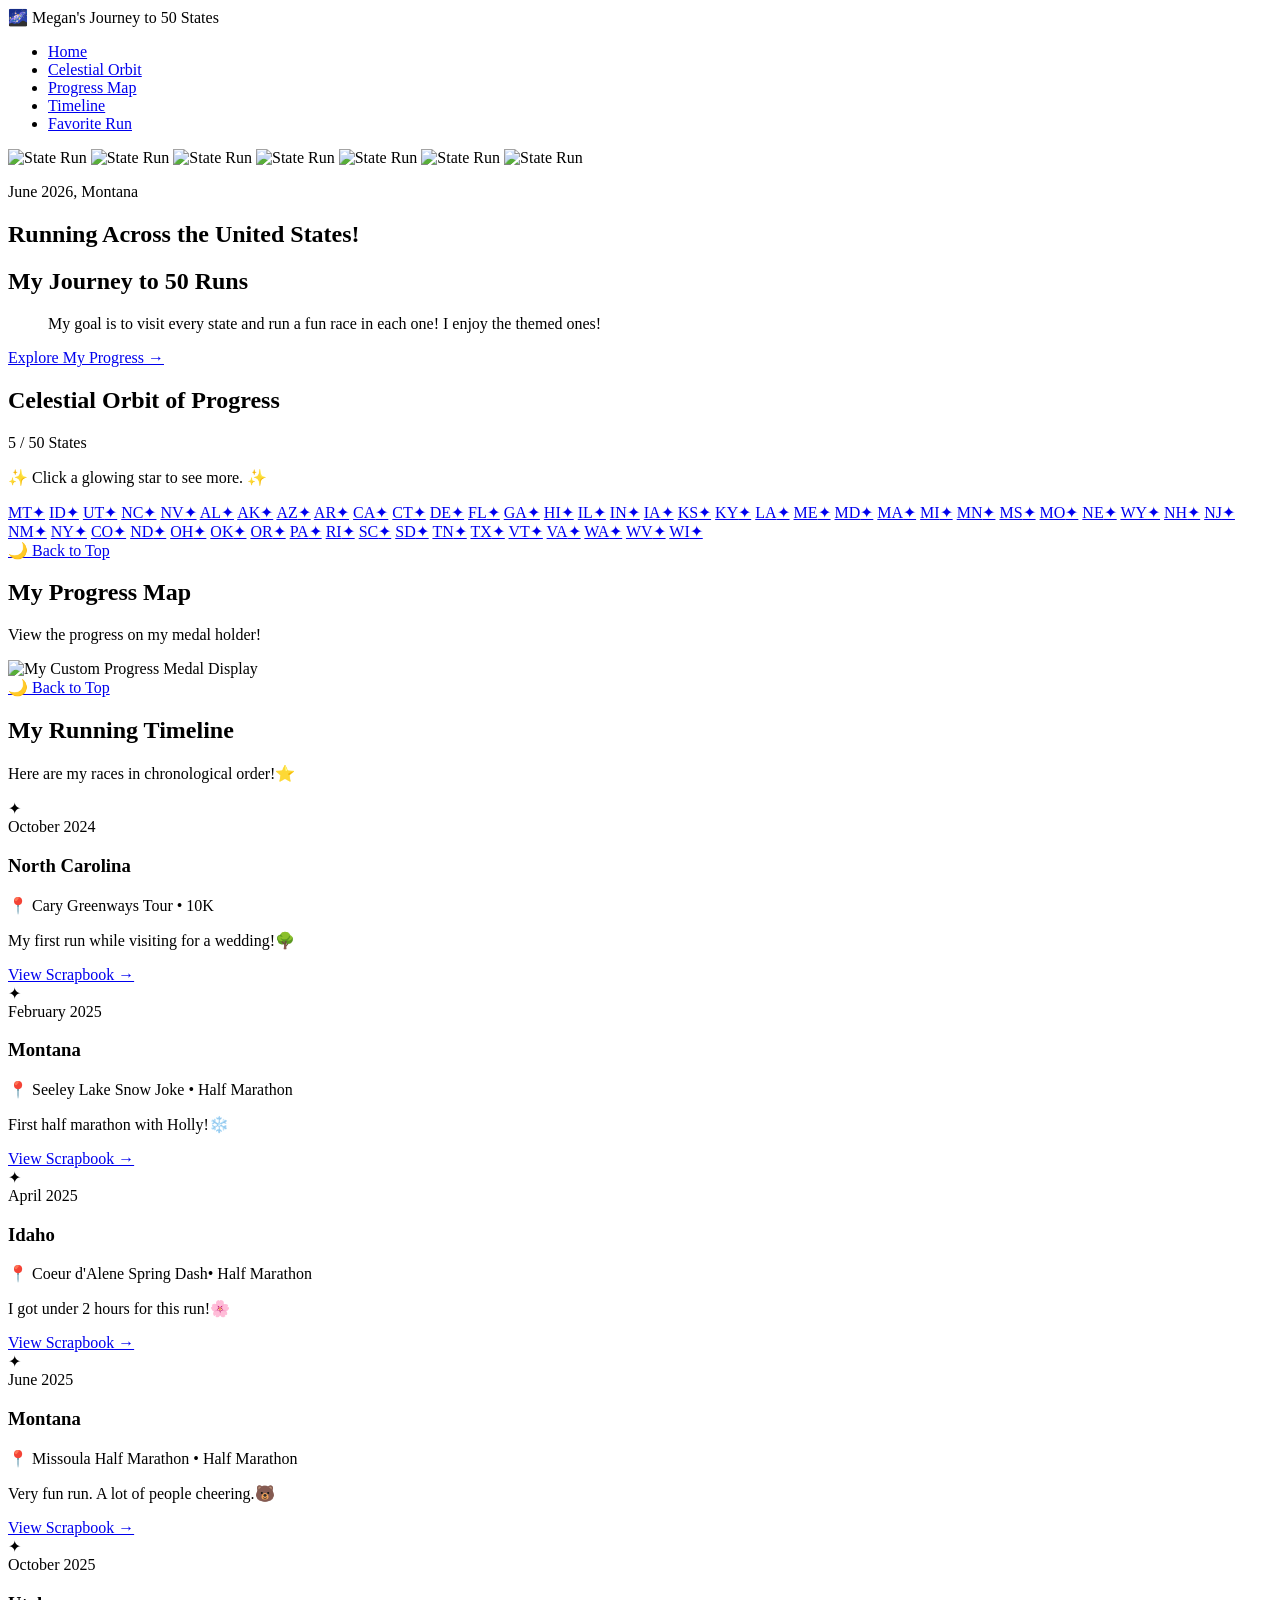
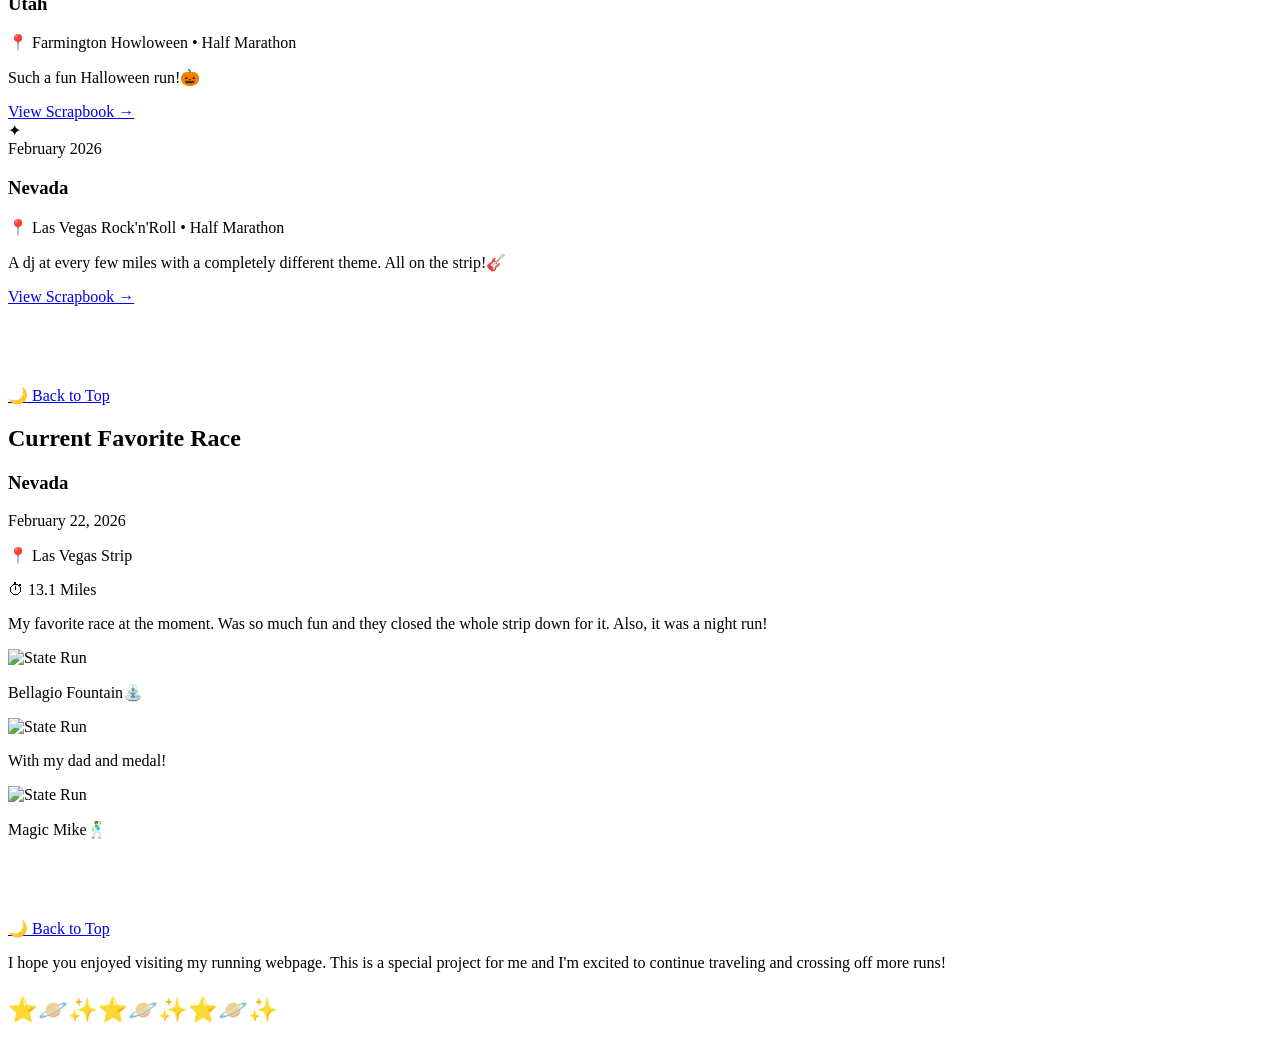
==== index.html @ 62eaff6e "Add files via upload index" ====
<!DOCTYPE html>
<html lang="en">
<head>
    <meta charset="UTF-8">
    <meta name="viewport" content="width=device-width, initial-scale=1.0">
    <title>Running Across the U.S.</title>
    <link rel="preconnect" href="https://fonts.googleapis.com">
    <link rel="preconnect" href="https://fonts.gstatic.com" crossorigin>
    <link href="https://fonts.googleapis.com/css2?family=Caveat:wght@400..700&family=Lora:ital,wght@0,400..700;1,400..700&display=swap" rel="stylesheet">
    <link rel="stylesheet" href="assets/style.css">
</head>
<body>

    <div class="stars-overlay"></div>

    <header id="top"> <nav class="nav-container">
            <div class="logo">🌌 Megan's Journey to 50 States</div>
            <ul class="nav-links">
                <li><a href="#hero">Home</a></li>
                <li><a href="#progress-section">Celestial Orbit</a></li>
                <li><a href="#map-section">Progress Map</a></li>
                <li><a href="#timeline-section">Timeline</a></li>
                <li><a href="#journal">Favorite Run</a></li>
            </ul>
        </nav>
    </header>

    <main>
        <section id="hero" class="hero-section">
            <div class="hero-paper cosmic-border">
                <div class="polaroid-container">
                    <div class="slideshow-wrapper">
                        <img src="assets/images/missoula.jpeg" alt="State Run" class="hero-img active">
                        <img src="assets/images/vegas.png" alt="State Run" class="hero-img">
                        <img src="assets/images/nc.jpeg" alt="State Run" class="hero-img">
                        <img src="assets/images/snowjoke.png" alt="State Run" class="hero-img">
                        <img src="assets/images/utah.png" alt="State Run" class="hero-img">
                        <img src="assets/images/idaho.png" alt="State Run" class="hero-img">
                        <img src="assets/images/snowjoke2.png" alt="State Run" class="hero-img">
                    </div>
                    <div class="tape top-left"></div>
                    <p class="handwritten hero-date" id="slideshow-caption">June 2026, Montana</p>
                </div>
                <div class="hero-text">
                    <h1 class="handwritten">Running Across the United States!</h1>
                    <h2 class="serif">My Journey to 50 Runs</h2>
                    <blockquote class="serif">My goal is to visit every state and run a fun race in each one! I enjoy the themed ones!</blockquote>
                    <a href="#progress-section" class="btn handwritten">Explore My Progress →</a>
                </div>
            </div>
        </section>

        <section id="progress-section" class="progress-section">
            <div class="orbit-wrapper">
                <div class="progress-center-text">
                    <h2 class="handwritten">Celestial Orbit of Progress</h2>
                    <p class="serif">5 / 50 States</p>
                    <p class="handwritten interaction-hint">✨ Click a glowing star to see more. ✨</p>
                </div>

                <div class="constellation-orbit">
                    <a href="states/montana.html" class="star lit" style="--i:2;"><span class="label handwritten">MT</span>✦</a>
                    <a href="states/idaho.html" class="star lit" style="--i:3;"><span class="label handwritten">ID</span>✦</a>
                    <a href="states/utah.html" class="star lit" style="--i:4;"><span class="label handwritten">UT</span>✦</a>
                    <a href="states/north-carolina.html" class="star lit" style="--i:1;"><span class="label handwritten">NC</span>✦</a>
                    <a href="states/nevada.html" class="star lit" style="--i:5;"><span class="label handwritten">NV</span>✦</a>
                    
                    <a href="states/alabama.html" class="star dim" style="--i:6;"><span class="label handwritten">AL</span>✦</a>
                    <a href="states/alaska.html" class="star dim" style="--i:7;"><span class="label handwritten">AK</span>✦</a>
                    <a href="states/arizona.html" class="star dim" style="--i:8;"><span class="label handwritten">AZ</span>✦</a>
                    <a href="states/arkansas.html" class="star dim" style="--i:9;"><span class="label handwritten">AR</span>✦</a>
                    <a href="states/california.html" class="star dim" style="--i:10;"><span class="label handwritten">CA</span>✦</a>
                    <a href="states/connecticut.html" class="star dim" style="--i:11;"><span class="label handwritten">CT</span>✦</a>
                    <a href="states/delaware.html" class="star dim" style="--i:12;"><span class="label handwritten">DE</span>✦</a>
                    <a href="states/florida.html" class="star dim" style="--i:13;"><span class="label handwritten">FL</span>✦</a>
                    <a href="states/georgia.html" class="star dim" style="--i:14;"><span class="label handwritten">GA</span>✦</a>
                    <a href="states/hawaii.html" class="star dim" style="--i:15;"><span class="label handwritten">HI</span>✦</a>
                    <a href="states/illinois.html" class="star dim" style="--i:16;"><span class="label handwritten">IL</span>✦</a>
                    <a href="states/indiana.html" class="star dim" style="--i:17;"><span class="label handwritten">IN</span>✦</a>
                    <a href="states/iowa.html" class="star dim" style="--i:18;"><span class="label handwritten">IA</span>✦</a>
                    <a href="states/kansas.html" class="star dim" style="--i:19;"><span class="label handwritten">KS</span>✦</a>
                    <a href="states/kentucky.html" class="star dim" style="--i:20;"><span class="label handwritten">KY</span>✦</a>
                    <a href="states/louisiana.html" class="star dim" style="--i:21;"><span class="label handwritten">LA</span>✦</a>
                    <a href="states/maine.html" class="star dim" style="--i:22;"><span class="label handwritten">ME</span>✦</a>
                    <a href="states/maryland.html" class="star dim" style="--i:23;"><span class="label handwritten">MD</span>✦</a>
                    <a href="states/massachusetts.html" class="star dim" style="--i:24;"><span class="label handwritten">MA</span>✦</a>
                    <a href="states/michigan.html" class="star dim" style="--i:25;"><span class="label handwritten">MI</span>✦</a>
                    <a href="states/minnesota.html" class="star dim" style="--i:26;"><span class="label handwritten">MN</span>✦</a>
                    <a href="states/mississippi.html" class="star dim" style="--i:27;"><span class="label handwritten">MS</span>✦</a>
                    <a href="states/missouri.html" class="star dim" style="--i:28;"><span class="label handwritten">MO</span>✦</a>
                    <a href="states/nebraska.html" class="star dim" style="--i:29;"><span class="label handwritten">NE</span>✦</a>
                    <a href="states/wyoming.html" class="star dim" style="--i:30;"><span class="label handwritten">WY</span>✦</a>
                    <a href="states/new-hampshire.html" class="star dim" style="--i:31;"><span class="label handwritten">NH</span>✦</a>
                    <a href="states/new-jersey.html" class="star dim" style="--i:32;"><span class="label handwritten">NJ</span>✦</a>
                    <a href="states/new-mexico.html" class="star dim" style="--i:33;"><span class="label handwritten">NM</span>✦</a>
                    <a href="states/new-york.html" class="star dim" style="--i:34;"><span class="label handwritten">NY</span>✦</a>
                    <a href="states/colorado.html" class="star dim" style="--i:35;"><span class="label handwritten">CO</span>✦</a>
                    <a href="states/north-dakota.html" class="star dim" style="--i:36;"><span class="label handwritten">ND</span>✦</a>
                    <a href="states/ohio.html" class="star dim" style="--i:37;"><span class="label handwritten">OH</span>✦</a>
                    <a href="states/oklahoma.html" class="star dim" style="--i:38;"><span class="label handwritten">OK</span>✦</a>
                    <a href="states/oregon.html" class="star dim" style="--i:39;"><span class="label handwritten">OR</span>✦</a>
                    <a href="states/pennsylvania.html" class="star dim" style="--i:40;"><span class="label handwritten">PA</span>✦</a>
                    <a href="states/rhode-island.html" class="star dim" style="--i:41;"><span class="label handwritten">RI</span>✦</a>
                    <a href="states/south-carolina.html" class="star dim" style="--i:42;"><span class="label handwritten">SC</span>✦</a>
                    <a href="states/south-dakota.html" class="star dim" style="--i:43;"><span class="label handwritten">SD</span>✦</a>
                    <a href="states/tennessee.html" class="star dim" style="--i:44;"><span class="label handwritten">TN</span>✦</a>
                    <a href="states/texas.html" class="star dim" style="--i:45;"><span class="label handwritten">TX</span>✦</a>
                    <a href="states/vermont.html" class="star dim" style="--i:46;"><span class="label handwritten">VT</span>✦</a>
                    <a href="states/virginia.html" class="star dim" style="--i:47;"><span class="label handwritten">VA</span>✦</a>
                    <a href="states/washington.html" class="star dim" style="--i:48;"><span class="label handwritten">WA</span>✦</a>
                    <a href="states/west-virginia.html" class="star dim" style="--i:49;"><span class="label handwritten">WV</span>✦</a>
                    <a href="states/wisconsin.html" class="star dim" style="--i:50;"><span class="label handwritten">WI</span>✦</a>
                </div>
            </div>
            
            <div class="mountain-divider">
                <span class="divider-line"></span>
                <a href="#top" class="cosmic-return" title="Return to Summit">
                    <span class="moon-icon">🌙</span>
                    <span class="return-text handwritten">Back to Top</span>
                </a>
                <span class="divider-line"></span>
            </div>
        </section>

        <section id="map-section" class="map-section">
            <div class="map-paper cosmic-border">
                <h2 class="handwritten">My Progress Map</h2>
                <p class="map-subtitle serif">View the progress on my medal holder!</p>
                <div class="map-wrapper">
                    <img src="assets/images/map.png" alt="My Custom Progress Medal Display" class="custom-map-img">
                </div>
            </div>
        </section>

        <div class="mountain-divider">
            <span class="divider-line"></span>
            <a href="#top" class="cosmic-return" title="Return to Summit">
                <span class="moon-icon">🌙</span>
                <span class="return-text handwritten">Back to Top</span>
            </a>
            <span class="divider-line"></span>
        </div>

        <section id="timeline-section" class="timeline-section">
            <h2 class="handwritten section-title">My Running Timeline</h2>
            <p class="section-subtitle serif">Here are my races in chronological order!⭐️</p>
            
            <div class="timeline-container">
                <div class="timeline-line"></div>
                
                <div class="timeline-item left">
                    <div class="timeline-dot">✦</div>
                    <div class="timeline-content">
                        <span class="timeline-date handwritten">October 2024</span>
                        <h3 class="handwritten">North Carolina</h3>
                        <p class="timeline-details serif">📍 Cary Greenways Tour • 10K</p>
                        <p class="serif">My first run while visiting for a wedding!🌳 </p>
                        <a href="states/north-carolina.html" class="handwritten timeline-link">View Scrapbook →</a>
                    </div>
                </div>

                <div class="timeline-item right">
                    <div class="timeline-dot">✦</div>
                    <div class="timeline-content">
                        <span class="timeline-date handwritten">February 2025</span>
                        <h3 class="handwritten">Montana</h3>
                        <p class="timeline-details serif">📍 Seeley Lake Snow Joke • Half Marathon</p>
                        <p class="serif">First half marathon with Holly!❄️</p>
                        <a href="states/montana.html" class="handwritten timeline-link">View Scrapbook →</a>
                    </div>
                </div>

                <div class="timeline-item left">
                    <div class="timeline-dot">✦</div>
                    <div class="timeline-content">
                        <span class="timeline-date handwritten">April 2025</span>
                        <h3 class="handwritten">Idaho</h3>
                        <p class="timeline-details serif">📍 Coeur d'Alene Spring Dash• Half Marathon</p>
                        <p class="serif">I got under 2 hours for this run!🌸 </p>
                        <a href="states/idaho.html" class="handwritten timeline-link">View Scrapbook →</a>
                    </div>
                </div>

                <div class="timeline-item right">
                    <div class="timeline-dot">✦</div>
                    <div class="timeline-content">
                        <span class="timeline-date handwritten">June 2025</span>
                        <h3 class="handwritten">Montana</h3>
                        <p class="timeline-details serif">📍 Missoula Half Marathon • Half Marathon</p>
                        <p class="serif">Very fun run. A lot of people cheering.🐻 </p>
                        <a href="states/montana.html" class="handwritten timeline-link">View Scrapbook →</a>
                    </div>
                </div>

                <div class="timeline-item left">
                    <div class="timeline-dot">✦</div>
                    <div class="timeline-content">
                        <span class="timeline-date handwritten">October 2025</span>
                        <h3 class="handwritten">Utah</h3>
                        <p class="timeline-details serif">📍 Farmington Howloween • Half Marathon</p>
                        <p class="serif">Such a fun Halloween run!🎃 </p>
                        <a href="states/utah.html" class="handwritten timeline-link">View Scrapbook →</a>
                    </div>
                </div>

                <div class="timeline-item right">
                    <div class="timeline-dot">✦</div>
                    <div class="timeline-content">
                        <span class="timeline-date handwritten">February 2026</span>
                        <h3 class="handwritten">Nevada</h3>
                        <p class="timeline-details serif">📍 Las Vegas Rock'n'Roll • Half Marathon</p>
                        <p class="serif">A dj at every few miles with a completely different theme. All on the strip!🎸</p>
                        <a href="states/nevada.html" class="handwritten timeline-link">View Scrapbook →</a>
                    </div>
                </div>
            </div>
            
            <div class="mountain-divider" style="margin-top: 5rem;">
                <span class="divider-line"></span>
                <a href="#top" class="cosmic-return" title="Return to Summit">
                    <span class="moon-icon">🌙</span>
                    <span class="return-text handwritten">Back to Top</span>
                </a>
                <span class="divider-line"></span>
            </div>
        </section>

        <section id="journal" class="journal-section">
            <h2 class="handwritten section-title">Current Favorite Race</h2>
            <div class="journal-container">
                <article class="journal-card">
                    <div class="journal-header">
                        <h3 class="handwritten">Nevada</h3>
                        <span class="handwritten date">February 22, 2026</span>
                    </div>
                    <p class="location serif">📍 Las Vegas Strip</p>
                    <div class="stats-badge serif">
                        <span>⏱ 13.1 Miles</span>
                    </div>
                    <p class="serif entry-text">
                        My favorite race at the moment. Was so much fun and they closed the whole strip down for it. Also, it was a night run!
                    </p>
                </article>
            </div>
            <div class="scrapbook-gallery">
                <div class="scrapbook-item tilt-left">
                    <div class="tape top-center"></div>
                    <img src="assets/images/vegas1.jpeg" alt="State Run" class="hero-img">
                    <p class="handwritten caption">Bellagio Fountain⛲️</p>
                </div>

                <div class="scrapbook-item tilt-right">
                    <div class="coffee-stain"></div> 
                    <img src="assets/images/vegas2.png" alt="State Run" class="hero-img">
                    <p class="handwritten caption">With my dad and medal!</p>
                </div>

                <div class="scrapbook-item tilt-left">
                    <div class="tape top-right-angle"></div>
                    <img src="assets/images/vegas3.jpeg" alt="State Run" class="hero-img">
                    <p class="handwritten caption">Magic Mike🕺</p>
                </div>
            </div>

            <div class="mountain-divider" style="margin-top: 5rem;">
                <span class="divider-line"></span>
                <a href="#top" class="cosmic-return" title="Return to Summit">
                    <span class="moon-icon">🌙</span>
                    <span class="return-text handwritten">Back to Top</span>
                </a>
                <span class="divider-line"></span>
            </div>
        </section>
    </main>

    <footer>
        <p class="serif">I hope you enjoyed visiting my running webpage. This is a special project for me and I'm excited to continue traveling and crossing off more runs!</p>
        <p class="handwritten" style="font-size: 1.5rem; color: var(--gold);">⭐️🪐✨⭐️🪐✨⭐️🪐✨</p>
    </footer>

<script>
    const slides = [
        { src: 'assets/images/missoula.jpeg', caption: 'June 2025, Montana' },
        { src: 'assets/images/vegas.png', caption: 'Feb. 2026, Nevada' },
        { src: 'assets/images/nc.jpeg', caption: 'Oct. 2024, North Carolina' },
        { src: 'assets/images/snowjoke.png', caption: 'Feb. 2025, Montana' },
        { src: 'assets/images/utah.png', caption: 'Oct. 2025, Utah' },
        { src: 'assets/images/idaho.png', caption: 'Apr. 2025, Idaho' },
        { src: 'assets/images/snowjoke2.png', caption: 'Feb. 2025, Montana' }
    ];

    let currentIndex = 0;
    const imgElements = document.querySelectorAll('.slideshow-wrapper .hero-img');
    const captionElement = document.getElementById('slideshow-caption');

    function changeSlide() {
        imgElements[currentIndex].classList.remove('active');
        currentIndex = (currentIndex + 1) % slides.length;
        imgElements[currentIndex].classList.add('active');
        captionElement.innerText = slides[currentIndex].caption;
    }
    setInterval(changeSlide, 4000);
</script>
</body>
</html>
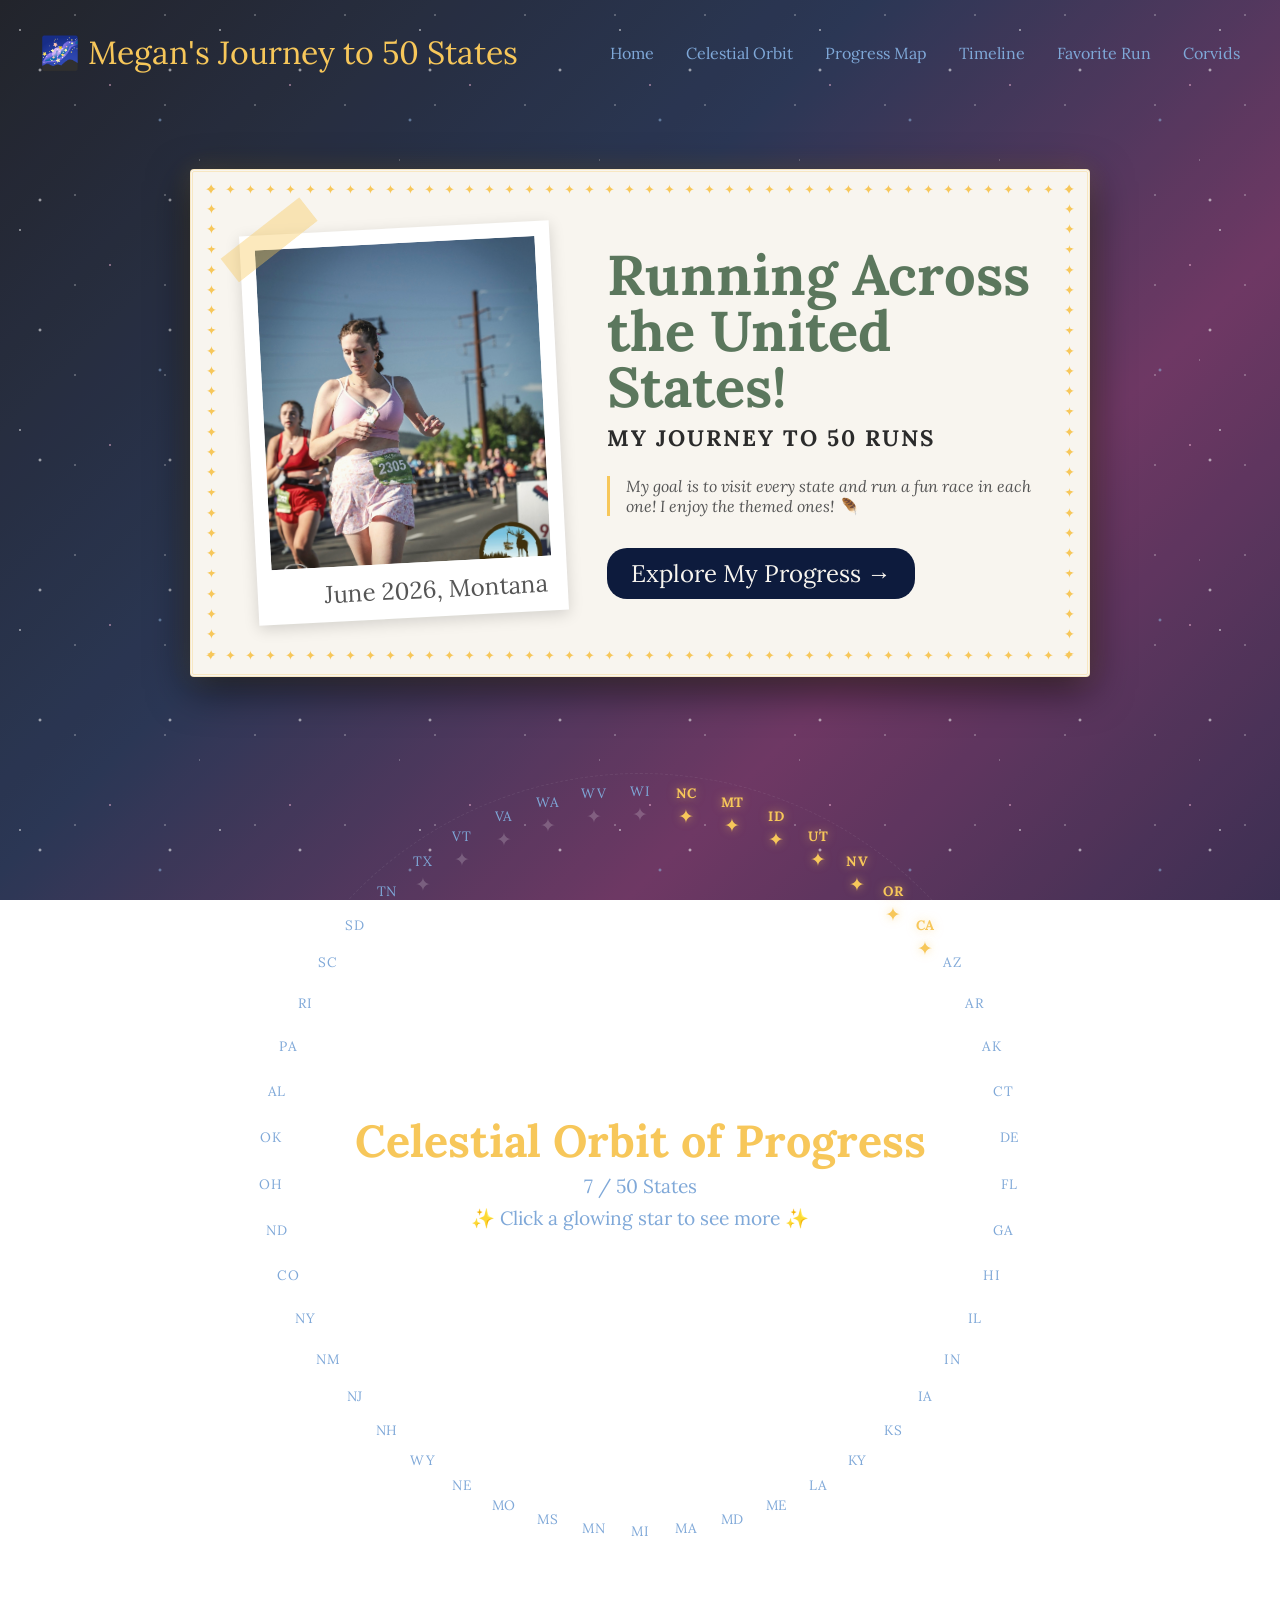
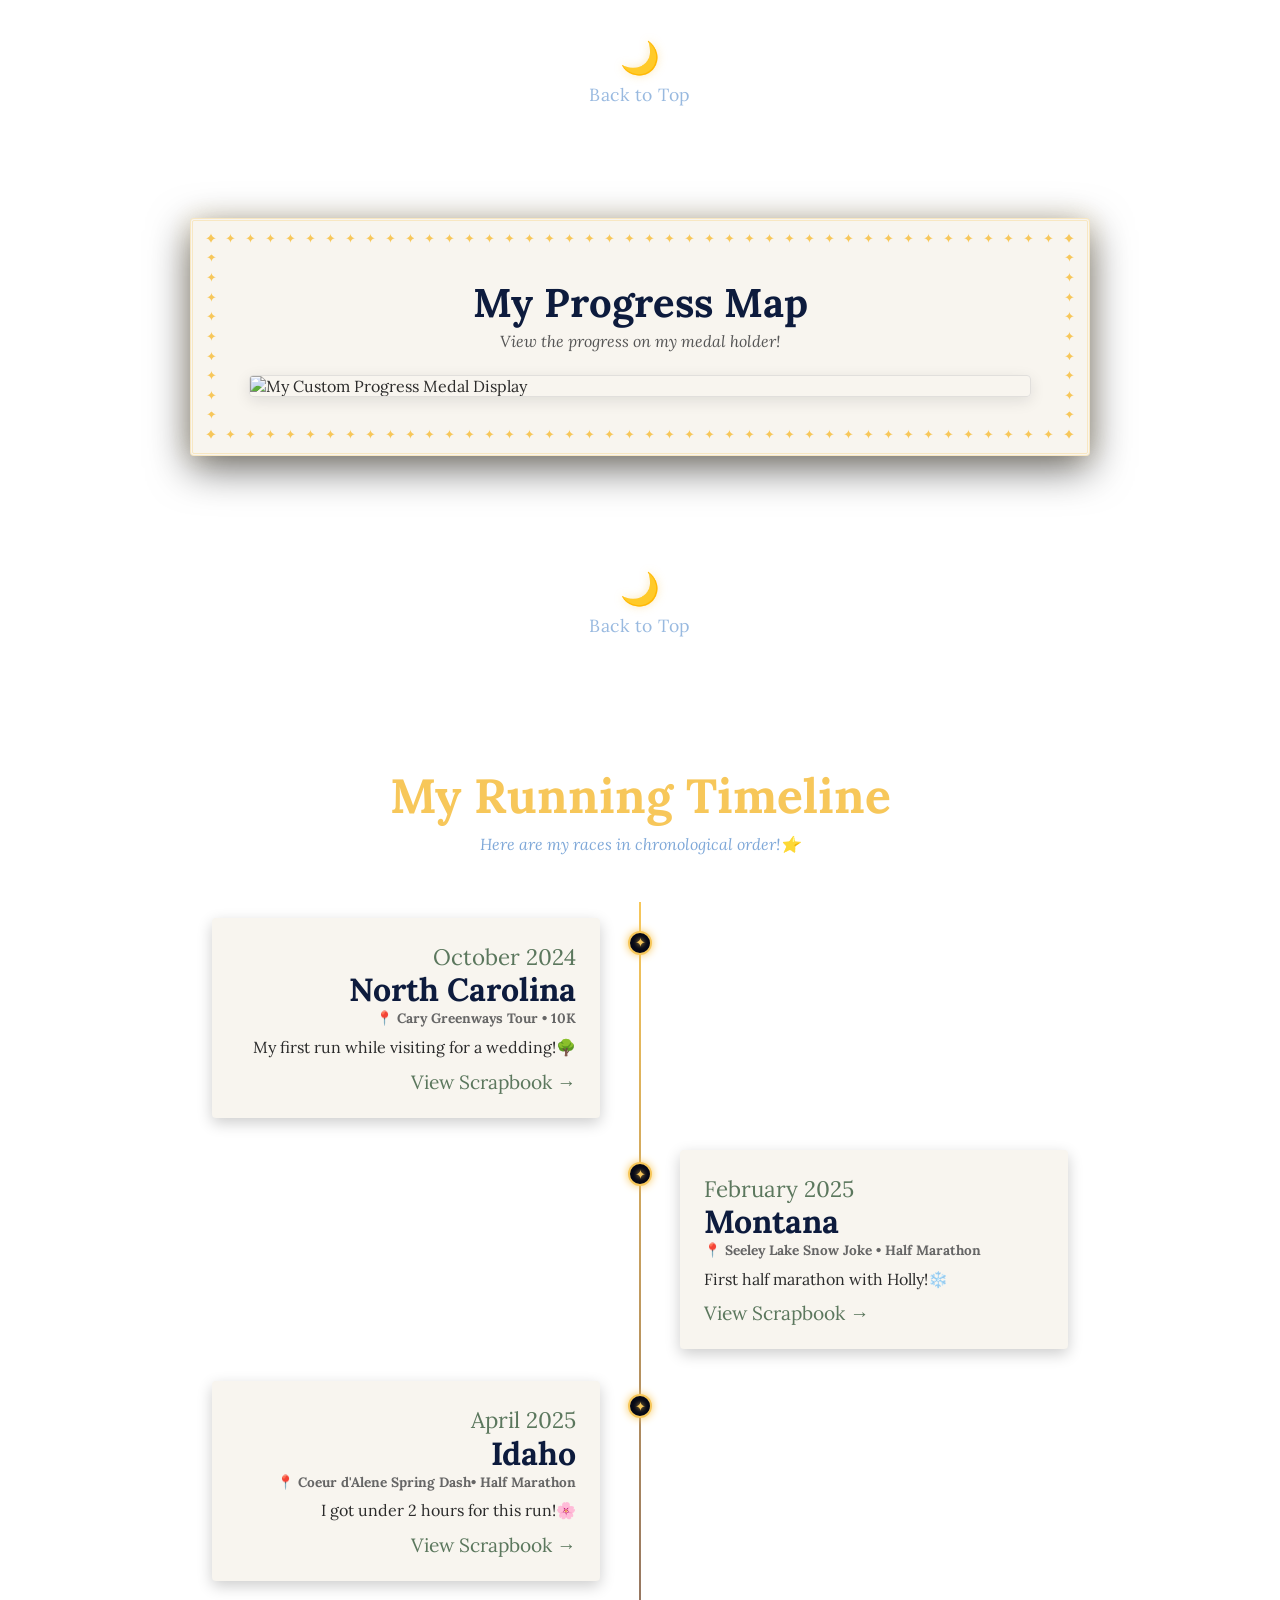
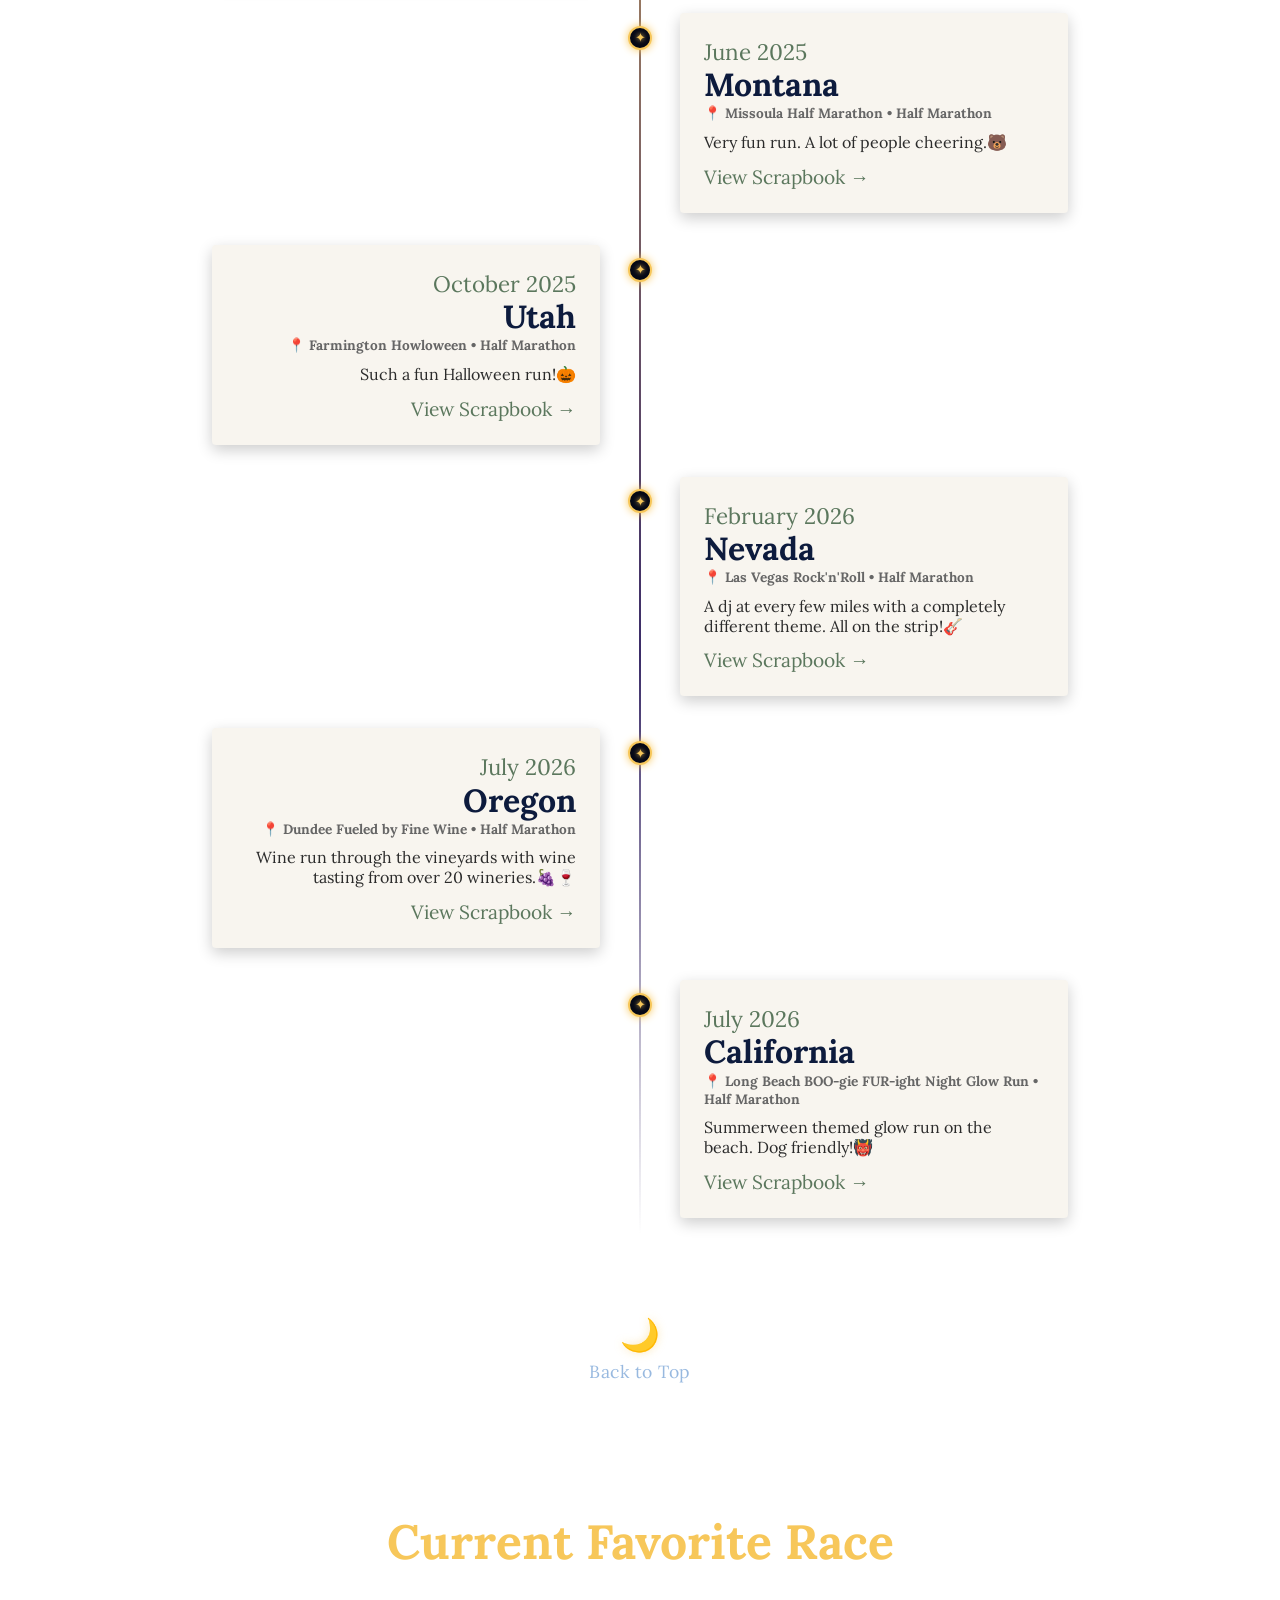
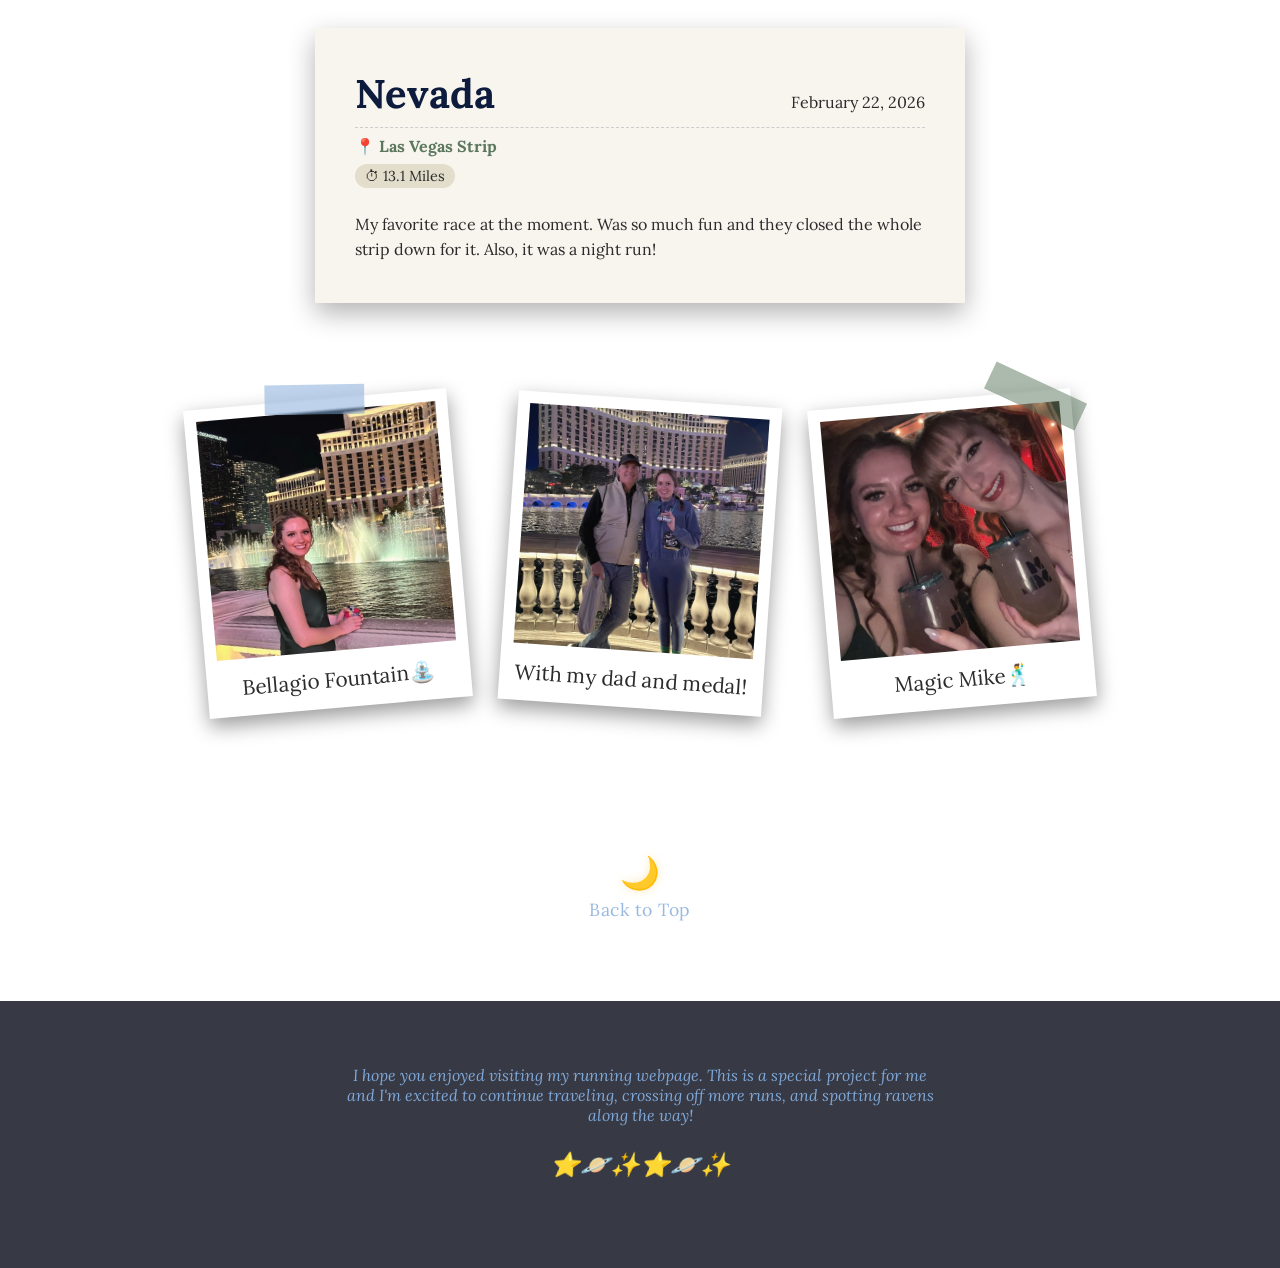
==== commit 8906dcc0: "Add files via upload" ====
--- a/index.html
+++ b/index.html
@@ -3,7 +3,7 @@
 <head>
     <meta charset="UTF-8">
     <meta name="viewport" content="width=device-width, initial-scale=1.0">
-    <title>Running Across the U.S.</title>
+    <title>Running Across the U.S. & Corvid Travels</title>
     <link rel="preconnect" href="https://fonts.googleapis.com">
     <link rel="preconnect" href="https://fonts.gstatic.com" crossorigin>
     <link href="https://fonts.googleapis.com/css2?family=Caveat:wght@400..700&family=Lora:ital,wght@0,400..700;1,400..700&display=swap" rel="stylesheet">
@@ -13,7 +13,8 @@
 
     <div class="stars-overlay"></div>
 
-    <header id="top"> <nav class="nav-container">
+    <header id="top">
+        <nav class="nav-container">
             <div class="logo">🌌 Megan's Journey to 50 States</div>
             <ul class="nav-links">
                 <li><a href="#hero">Home</a></li>
@@ -21,6 +22,7 @@
                 <li><a href="#map-section">Progress Map</a></li>
                 <li><a href="#timeline-section">Timeline</a></li>
                 <li><a href="#journal">Favorite Run</a></li>
+                <li><a href="states/corvids.html" class="corvid-nav-btn">Corvids</a></li>
             </ul>
         </nav>
     </header>
@@ -44,7 +46,7 @@
                 <div class="hero-text">
                     <h1 class="handwritten">Running Across the United States!</h1>
                     <h2 class="serif">My Journey to 50 Runs</h2>
-                    <blockquote class="serif">My goal is to visit every state and run a fun race in each one! I enjoy the themed ones!</blockquote>
+                    <blockquote class="serif">My goal is to visit every state and run a fun race in each one! I enjoy the themed ones! 🪶</blockquote>
                     <a href="#progress-section" class="btn handwritten">Explore My Progress →</a>
                 </div>
             </div>
@@ -54,8 +56,8 @@
             <div class="orbit-wrapper">
                 <div class="progress-center-text">
                     <h2 class="handwritten">Celestial Orbit of Progress</h2>
-                    <p class="serif">5 / 50 States</p>
-                    <p class="handwritten interaction-hint">✨ Click a glowing star to see more. ✨</p>
+                    <p class="serif">7 / 50 States</p>
+                    <p class="handwritten interaction-hint">✨ Click a glowing star to see more ✨</p>
                 </div>
 
                 <div class="constellation-orbit">
@@ -64,12 +66,12 @@
                     <a href="states/utah.html" class="star lit" style="--i:4;"><span class="label handwritten">UT</span>✦</a>
                     <a href="states/north-carolina.html" class="star lit" style="--i:1;"><span class="label handwritten">NC</span>✦</a>
                     <a href="states/nevada.html" class="star lit" style="--i:5;"><span class="label handwritten">NV</span>✦</a>
-                    
-                    <a href="states/alabama.html" class="star dim" style="--i:6;"><span class="label handwritten">AL</span>✦</a>
-                    <a href="states/alaska.html" class="star dim" style="--i:7;"><span class="label handwritten">AK</span>✦</a>
+                    <a href="states/oregon.html" class="star lit" style="--i:6;"><span class="label handwritten">OR</span>✦</a>
+                    <a href="states/california.html" class="star lit" style="--i:7;"><span class="label handwritten">CA</span>✦</a>
+
                     <a href="states/arizona.html" class="star dim" style="--i:8;"><span class="label handwritten">AZ</span>✦</a>
                     <a href="states/arkansas.html" class="star dim" style="--i:9;"><span class="label handwritten">AR</span>✦</a>
-                    <a href="states/california.html" class="star dim" style="--i:10;"><span class="label handwritten">CA</span>✦</a>
+                    <a href="states/alaska.html" class="star dim" style="--i:10;"><span class="label handwritten">AK</span>✦</a>
                     <a href="states/connecticut.html" class="star dim" style="--i:11;"><span class="label handwritten">CT</span>✦</a>
                     <a href="states/delaware.html" class="star dim" style="--i:12;"><span class="label handwritten">DE</span>✦</a>
                     <a href="states/florida.html" class="star dim" style="--i:13;"><span class="label handwritten">FL</span>✦</a>
@@ -98,7 +100,7 @@
                     <a href="states/north-dakota.html" class="star dim" style="--i:36;"><span class="label handwritten">ND</span>✦</a>
                     <a href="states/ohio.html" class="star dim" style="--i:37;"><span class="label handwritten">OH</span>✦</a>
                     <a href="states/oklahoma.html" class="star dim" style="--i:38;"><span class="label handwritten">OK</span>✦</a>
-                    <a href="states/oregon.html" class="star dim" style="--i:39;"><span class="label handwritten">OR</span>✦</a>
+                    <a href="states/alabama.html" class="star dim" style="--i:39;"><span class="label handwritten">AL</span>✦</a>
                     <a href="states/pennsylvania.html" class="star dim" style="--i:40;"><span class="label handwritten">PA</span>✦</a>
                     <a href="states/rhode-island.html" class="star dim" style="--i:41;"><span class="label handwritten">RI</span>✦</a>
                     <a href="states/south-carolina.html" class="star dim" style="--i:42;"><span class="label handwritten">SC</span>✦</a>
@@ -112,7 +114,7 @@
                     <a href="states/wisconsin.html" class="star dim" style="--i:50;"><span class="label handwritten">WI</span>✦</a>
                 </div>
             </div>
-            
+
             <div class="mountain-divider">
                 <span class="divider-line"></span>
                 <a href="#top" class="cosmic-return" title="Return to Summit">
@@ -145,10 +147,10 @@
         <section id="timeline-section" class="timeline-section">
             <h2 class="handwritten section-title">My Running Timeline</h2>
             <p class="section-subtitle serif">Here are my races in chronological order!⭐️</p>
-            
+
             <div class="timeline-container">
                 <div class="timeline-line"></div>
-                
+
                 <div class="timeline-item left">
                     <div class="timeline-dot">✦</div>
                     <div class="timeline-content">
@@ -214,8 +216,28 @@
                         <a href="states/nevada.html" class="handwritten timeline-link">View Scrapbook →</a>
                     </div>
                 </div>
-            </div>
-            
+                <div class="timeline-item left">
+                    <div class="timeline-dot">✦</div>
+                    <div class="timeline-content">
+                        <span class="timeline-date handwritten">July 2026</span>
+                        <h3 class="handwritten">Oregon</h3>
+                        <p class="timeline-details serif">📍 Dundee Fueled by Fine Wine • Half Marathon</p>
+                        <p class="serif">Wine run through the vineyards with wine tasting from over 20 wineries.🍇🍷 </p>
+                        <a href="states/oregon.html" class="handwritten timeline-link">View Scrapbook →</a>
+                    </div>
+                </div>
+                <div class="timeline-item right">
+                    <div class="timeline-dot">✦</div>
+                    <div class="timeline-content">
+                        <span class="timeline-date handwritten">July 2026</span>
+                        <h3 class="handwritten">California</h3>
+                        <p class="timeline-details serif">📍 Long Beach BOO-gie FUR-ight Night Glow Run • Half Marathon</p>
+                        <p class="serif">Summerween themed glow run on the beach. Dog friendly!👹 </p>
+                        <a href="states/california.html" class="handwritten timeline-link">View Scrapbook →</a>
+                    </div>
+                </div>
+            </div>
+
             <div class="mountain-divider" style="margin-top: 5rem;">
                 <span class="divider-line"></span>
                 <a href="#top" class="cosmic-return" title="Return to Summit">
@@ -251,7 +273,7 @@
                 </div>
 
                 <div class="scrapbook-item tilt-right">
-                    <div class="coffee-stain"></div> 
+                    <div class="coffee-stain"></div>
                     <img src="assets/images/vegas2.png" alt="State Run" class="hero-img">
                     <p class="handwritten caption">With my dad and medal!</p>
                 </div>
@@ -275,8 +297,8 @@
     </main>
 
     <footer>
-        <p class="serif">I hope you enjoyed visiting my running webpage. This is a special project for me and I'm excited to continue traveling and crossing off more runs!</p>
-        <p class="handwritten" style="font-size: 1.5rem; color: var(--gold);">⭐️🪐✨⭐️🪐✨⭐️🪐✨</p>
+        <p class="serif">I hope you enjoyed visiting my running webpage. This is a special project for me and I'm excited to continue traveling, crossing off more runs, and spotting ravens along the way!</p>
+        <p class="handwritten" style="font-size: 1.5rem; color: var(--gold);">⭐️🪐✨⭐️🪐✨</p>
     </footer>
 
 <script>
--- a/assets/style.css
+++ b/assets/style.css
@@ -0,0 +1,574 @@
+/* ==========================================================================
+   Cozy Scrapbook & Astronomy Theme Core Setup
+   ========================================================================== */
+:root {
+    --bg-dark: #050816;
+    --bg-light-blue: #0D1B3D;
+    --nebula: #3B2C68;
+    --gold: #F7C75A;
+    --dusty-blue: #7FA8D8;
+    --forest-green: #5B775D;
+    --cream: #F8F5EF;
+    --charcoal: #2B2B2B;
+}
+
+* {
+    box-sizing: border-box;
+    margin: 0;
+    padding: 0;
+}
+
+html {
+    scroll-behavior: smooth;
+}
+
+body {
+    background: linear-gradient(135deg, 
+        #03050d 0%, 
+        #0d1b3d 40%, 
+        #5a1c4e 70%, 
+        #21123a 100%
+    );
+    background-attachment: fixed;
+    color: var(--cream);
+    font-family: "Lora", serif;
+    overflow-x: hidden;
+    position: relative;
+}
+
+.stars-overlay {
+    position: fixed;
+    top: 0;
+    left: 0;
+    width: 100%;
+    height: 100%;
+    background-image: 
+        radial-gradient(1.5px 1.5px at 20px 30px, #fff, rgba(0,0,0,0)),
+        radial-gradient(2px 2px at 40px 70px, #fff, rgba(255,255,255,0.15)),
+        radial-gradient(1px 1px at 75px 15px, #fff, rgba(0,0,0,0)),
+        radial-gradient(1.5px 1.5px at 110px 85px, #ffb3d9, rgba(0,0,0,0)),
+        radial-gradient(2px 2px at 160px 120px, var(--dusty-blue), rgba(0,0,0,0)),
+        radial-gradient(1px 1px at 200px 160px, #fff, rgba(0,0,0,0)),
+        radial-gradient(1.5px 1.5px at 230px 190px, #fff, rgba(0,0,0,0)),
+        radial-gradient(2.5px 2.5px at 280px 270px, var(--gold), rgba(0,0,0,0));
+    background-size: 200px 200px, 130px 130px, 90px 90px, 180px 180px, 250px 250px;
+    opacity: 0.85;
+    z-index: 0;
+    animation: backgroundTwinkle 5s ease-in-out infinite alternate;
+    pointer-events: none;
+}
+
+@keyframes backgroundTwinkle { 
+    0% { opacity: 0.7; transform: scale(1); } 
+    100% { opacity: 0.95; transform: scale(1.01); } 
+}
+
+/* Shooting Stars */
+.stars-overlay::before,
+.stars-overlay::after {
+    content: "";
+    position: absolute;
+    width: 120px;
+    height: 2px;
+    background: linear-gradient(-45deg, rgba(255,255,255,0) 0%, rgba(247,199,90,0.9) 50%, white 100%);
+    filter: drop-shadow(0 0 6px rgba(247,199,90,0.5));
+    opacity: 0;
+}
+.stars-overlay::before { top: 10%; left: 80%; animation: shootingStarOne 14s ease-in-out infinite; }
+.stars-overlay::after { top: 35%; left: 90%; animation: shootingStarTwo 19s ease-in-out infinite; animation-delay: 6s; }
+
+@keyframes shootingStarOne {
+    0% { transform: translate(0, 0) rotate(-35deg) scale(0); opacity: 0; }
+    4% { opacity: 1; transform: translate(-300px, 210px) rotate(-35deg) scale(1); }
+    8% { transform: translate(-600px, 420px) rotate(-35deg) scale(0); opacity: 0; }
+    100% { transform: translate(-600px, 420px) rotate(-35deg) scale(0); opacity: 0; }
+}
+@keyframes shootingStarTwo {
+    0% { transform: translate(0, 0) rotate(-40deg) scale(0); opacity: 0; }
+    3% { opacity: 1; transform: translate(-350px, 290px) rotate(-40deg) scale(1.2); }
+    6% { transform: translate(-700px, 580px) rotate(-40deg) scale(0); opacity: 0; }
+    100% { transform: translate(-700px, 580px) rotate(-40deg) scale(0); opacity: 0; }
+}
+
+/* Header & Nav */
+header { position: relative; z-index: 10; padding: 2rem; }
+.nav-container { display: flex; justify-content: space-between; align-items: center; max-width: 1200px; margin: 0 auto; }
+.logo { font-size: 2rem; color: var(--gold); }
+.nav-links { display: flex; list-style: none; gap: 2rem; }
+.nav-links a { color: var(--dusty-blue); text-decoration: none; transition: color 0.3s; }
+.nav-links a:hover { color: var(--gold); }
+
+/* ==========================================================================
+   UPDATED: Custom Star-Chain Constellation Borders
+   ========================================================================== */
+.cosmic-border {
+    position: relative;
+    /* Uses an SVG data string to repeat real star glyphs directly as the border line */
+    border: 12px solid transparent;
+    border-image: url("data:image/svg+xml,%3Csvg xmlns='http://www.w3.org/2000/svg' width='24' height='24' viewBox='0 0 24 24'%3E%3Ctext x='50%25' y='55%25' font-size='12' text-anchor='middle' dominant-baseline='middle' fill='%23F7C75A'%3E✦%3C/text%3E%3C/svg%3E") 28 repeat;
+    
+    /* Adds a soft stellar dust glow surrounding the card frame */
+    box-shadow: 
+        0 10px 35px rgba(0,0,0,0.6), 
+        0 0 20px rgba(247, 199, 90, 0.15),
+        inset 0 0 15px rgba(247, 199, 90, 0.08);
+}
+
+.cosmic-border {
+    position: relative;
+    /* Create room for our star chain border layout */
+    padding: 3.5rem !important; 
+    border: 3px double rgba(247, 199, 90, 0.3);
+    border-radius: 6px;
+    
+    /* Cosmic stardust card glow */
+    box-shadow: 
+        0 12px 40px rgba(0,0,0,0.6), 
+        0 0 25px rgba(247, 199, 90, 0.2);
+}
+
+/* ==========================================================================
+    FIXED: Perfect Non-Clipping Star Frame
+   ========================================================================== */
+.cosmic-border::before {
+    content: "";
+    position: absolute;
+    /* Adjust these to position the star chain exactly where you want it inside the border */
+    top: 8px;
+    left: 8px;
+    right: 8px;
+    bottom: 8px;
+    pointer-events: none;
+    
+    /* SVG Diamond Star Code */
+    --star-svg: url("data:image/svg+xml,%3Csvg xmlns='http://www.w3.org/2000/svg' width='20' height='20' viewBox='0 0 24 24'%3E%3Ctext x='50%25' y='53%25' font-size='16' text-anchor='middle' dominant-baseline='middle' fill='%23F7C75A'%3E✦%3C/text%3E%3C/svg%3E");
+
+    /* Render tracks along the 4 edges */
+    background-image: var(--star-svg), var(--star-svg), var(--star-svg), var(--star-svg);
+    
+    /* Position each track neatly along its respective edge */
+    background-position: top left, bottom left, top left, top right;
+    
+    /* MAGIC HAPPENS HERE: 'round' ensures an exact integer number of stars fit perfectly */
+    background-repeat: round no-repeat, round no-repeat, no-repeat round, no-repeat round;
+    
+    background-size: 20px 20px;
+}
+/* Hero Section */
+.hero-section { display: flex; justify-content: center; padding-top: 4rem; padding-bottom: 2rem; }
+.hero-paper { background: var(--cream); color: var(--charcoal); padding: 3rem; border-radius: 4px; display: flex; max-width: 900px; gap: 3rem; align-items: center; position: relative; }
+
+.tape { position: absolute; width: 100px; height: 30px; background: rgba(247, 199, 90, 0.4); backdrop-filter: blur(1px); }
+.tape.top-left { top: -10px; left: -20px; transform: rotate(-35deg); }
+.tape.top-center { top: -15px; left: 35%; transform: rotate(4deg); background: rgba(127, 168, 216, 0.5); }
+.tape.top-right { top: -10px; right: -10px; transform: rotate(25deg); background: rgba(91, 119, 93, 0.4); }
+
+.polaroid-container { background: white; padding: 15px 15px 55px 15px; box-shadow: 0 4px 15px rgba(0,0,0,0.15); transform: rotate(-3deg); flex-shrink: 0; position: relative; }
+.slideshow-wrapper { position: relative; width: 280px; height: 320px; overflow: hidden; }
+.slideshow-wrapper .hero-img { position: absolute; top: 0; left: 0; width: 100%; height: 100%; object-fit: cover; filter: sepia(0.15) contrast(0.95); opacity: 0; transition: opacity 1s ease-in-out; z-index: 1; }
+.slideshow-wrapper .hero-img.active { opacity: 1; z-index: 2; }
+.hero-img { width: 280px; height: 320px; object-fit: cover; filter: sepia(0.15) contrast(0.95); }
+.hero-date { position: absolute; bottom: 12px; right: 20px; font-size: 1.5rem; color: #555; z-index: 3; }
+
+.hero-text h1 { font-size: 3.5rem; line-height: 1; color: var(--forest-green); margin-bottom: 0.5rem; }
+.hero-text h2 { font-size: 1.4rem; letter-spacing: 2px; text-transform: uppercase; margin-bottom: 1.5rem; }
+.hero-text blockquote { font-style: italic; border-left: 3px solid var(--gold); padding-left: 1rem; margin-bottom: 2rem; color: #555; }
+.btn { display: inline-block; padding: 0.6rem 1.5rem; background: var(--bg-light-blue); color: var(--cream); text-decoration: none; font-size: 1.5rem; border-radius: 20px; transition: transform 0.3s, box-shadow 0.3s; }
+.btn:hover { transform: translateY(-2px); box-shadow: 0 5px 15px rgba(247, 199, 90, 0.4); }
+
+/* Orbit Layout */
+/* ==========================================================================
+   Orbit Layout & Interactive Progress Stars
+   ========================================================================== */
+.progress-section { 
+    display: flex; 
+    flex-direction: column; 
+    align-items: center; 
+    justify-content: center; 
+    width: 100%; 
+    padding-top: 4rem; 
+    padding-bottom: 2rem; 
+}
+
+.orbit-wrapper { 
+    position: relative; 
+    width: 800px; 
+    height: 800px; 
+    display: flex; 
+    justify-content: center; 
+    align-items: center; 
+    margin: 0 auto; 
+}
+
+.progress-center-text { 
+    text-align: center; 
+    position: relative; 
+    z-index: 5; 
+}
+
+.progress-center-text h2 { 
+    font-size: 2.8rem; 
+    color: var(--gold); 
+    line-height: 1.1; 
+}
+
+.progress-center-text p { 
+    color: var(--dusty-blue); 
+    font-size: 1.2rem; 
+    margin-top: 0.5rem; 
+}
+
+.constellation-orbit { 
+    position: absolute; 
+    width: 100%; 
+    height: 100%; 
+    border: 1px dashed rgba(255, 255, 255, 0.08); 
+    border-radius: 50%; 
+}
+
+/* Base styling for all stars */
+.constellation-orbit .star { 
+    position: absolute; 
+    top: 50%; 
+    left: 50%; 
+    width: 110px; 
+    height: 75px; 
+    display: flex; 
+    flex-direction: column; 
+    align-items: center; 
+    justify-content: center; 
+    text-align: center; 
+    font-size: 1.2rem; 
+    text-decoration: none; 
+    
+    /* Mathematical circular placement mapping */
+    transform: translate(-50%, -50%) 
+               rotate(calc(360deg / 50 * var(--i))) 
+               translateY(-370px) 
+               rotate(calc(-360deg / 50 * var(--i))); 
+               
+    transition: transform 0.3s cubic-bezier(0.175, 0.885, 0.32, 1.275), 
+                color 0.2s ease, 
+                text-shadow 0.2s ease; 
+    z-index: 2; 
+}
+
+/* --- Interactive Lit Stars --- */
+.star.lit { 
+    color: var(--gold); 
+    text-shadow: 0 0 10px rgba(247, 199, 90, 0.6); 
+    cursor: pointer; /* Explicitly shows a pointer finger on desktop */
+    animation: starPulse 3s ease-in-out infinite alternate;
+}
+
+.star .label { 
+    font-size: 0.85rem; 
+    margin-bottom: 2px; 
+    letter-spacing: 0.5px; 
+    color: var(--dusty-blue); 
+    transition: color 0.2s, font-weight 0.2s; 
+}
+
+.star.lit .label { 
+    color: var(--gold); 
+    font-weight: bold; 
+}
+
+/* Hover/Focus adjustments for lit stars */
+.constellation-orbit .star.lit:hover { 
+    transform: translate(-50%, -50%) 
+               rotate(calc(360deg / 50 * var(--i))) 
+               translateY(-370px) 
+               rotate(calc(-360deg / 50 * var(--i))) 
+               scale(1.4); /* Pops forward cleanly */
+    color: #fff;
+    text-shadow: 0 0 15px var(--gold), 0 0 25px var(--gold);
+    z-index: 20; 
+}
+
+.star.lit:hover .label { 
+    color: #fff; 
+    text-shadow: 0 0 8px var(--gold);
+}
+
+/* --- Dim / Locked States --- */
+.star.dim { 
+    color: rgba(255, 255, 255, 0.2); 
+    cursor: default; /* Dim stars indicate they aren't links yet */
+}
+
+.star.dim:hover { 
+    color: rgba(255, 255, 255, 0.6); 
+    text-shadow: 0 0 8px rgba(255, 255, 255, 0.3); 
+}
+
+.star.dim:hover .label { 
+    color: var(--dusty-blue); 
+}
+
+/* Slow cosmic shimmer animation for unlocked landmarks */
+@keyframes starPulse {
+    0% { text-shadow: 0 0 8px rgba(247, 199, 90, 0.5); }
+    100% { text-shadow: 0 0 18px rgba(247, 199, 90, 0.9), 0 0 25px rgba(247, 199, 90, 0.4); }
+}
+
+/* ==========================================================================
+   Cosmic Page Navigation Dividers
+   ========================================================================== */
+.mountain-divider { 
+    display: flex; 
+    justify-content: center; 
+    align-items: center; 
+    width: 100%; 
+    max-width: 900px;
+    margin: 4rem auto; 
+    clear: both; 
+}
+
+/* Elegant dashed line expanding outwards from the moon node */
+.divider-line {
+    flex: 1;
+    height: 1px;
+    border-bottom: 1px dashed rgba(255, 255, 255, 0.15);
+}
+
+/* The interactive Moon action element container */
+.cosmic-return {
+    display: flex;
+    flex-direction: column;
+    align-items: center;
+    justify-content: center;
+    padding: 0 2rem;
+    text-decoration: none;
+    color: var(--dusty-blue);
+    transition: transform 0.3s cubic-bezier(0.175, 0.885, 0.32, 1.275);
+}
+
+/* Bright shining moon glow effects */
+.cosmic-return .moon-icon {
+    font-size: 2rem;
+    color: var(--gold);
+    text-shadow: 0 0 10px rgba(247, 199, 90, 0.4);
+    margin-bottom: 0.3rem;
+    transition: text-shadow 0.3s ease, transform 0.3s ease;
+}
+
+.cosmic-return .return-text {
+    font-size: 1.1rem;
+    letter-spacing: 0.5px;
+    opacity: 0.8;
+    transition: color 0.3s ease, opacity 0.3s ease;
+}
+
+/* Hover Interactivity Animations */
+.cosmic-return:hover {
+    transform: scale(1.15);
+}
+
+.cosmic-return:hover .moon-icon {
+    text-shadow: 0 0 20px var(--gold), 0 0 30px var(--gold);
+    transform: rotate(-15deg); /* Playful little tilt action */
+}
+
+.cosmic-return:hover .return-text {
+    color: white;
+    opacity: 1;
+}
+
+/* Cleaned Progress Map Display */
+.map-section { display: flex; justify-content: center; padding-top: 1rem; padding-bottom: 3rem; }
+.map-paper { background: var(--cream); color: var(--charcoal); padding: 2.5rem; max-width: 900px; width: 100%; border-radius: 4px; }
+.map-paper h2 { margin-bottom: 0.2rem; text-align: center; font-size: 2.5rem; color: var(--bg-light-blue); }
+.map-subtitle { text-align: center; font-style: italic; color: #555; margin-bottom: 1.5rem; font-size: 1rem; }
+.map-wrapper { position: relative; width: 100%; }
+
+.custom-map-img { width: 100%; height: auto; display: block; border-radius: 4px; filter: sepia(0.05); border: 1px solid #ddd; box-shadow: 0 4px 15px rgba(0,0,0,0.1); }
+.map-journal-card { position: absolute; bottom: 20px; right: 20px; background: white; padding: 1.2rem; width: 230px; box-shadow: 3px 3px 18px rgba(0,0,0,0.2); border-left: 4px solid var(--forest-green); border-radius: 2px; }
+
+/* ==========================================================================
+   NEW: Astronomy Scrapbook Timeline Section
+   ========================================================================== */
+.timeline-section { padding: 4rem 2rem; width: 100%; max-width: 1000px; margin: 0 auto; position: relative; }
+.section-subtitle { text-align: center; color: var(--dusty-blue); font-style: italic; margin-top: -1rem; margin-bottom: 3rem; }
+
+.timeline-container { position: relative; width: 100%; margin-top: 2rem; }
+
+/* Central stardust rail line */
+.timeline-line { position: absolute; top: 0; bottom: 0; left: 50%; width: 2px; background: linear-gradient(to bottom, var(--gold) 0%, var(--nebula) 70%, rgba(255,255,255,0.1) 100%); transform: translateX(-50%); z-index: 1; }
+
+.timeline-item { position: relative; width: 50%; padding: 1rem 2.5rem; z-index: 2; box-sizing: border-box; }
+.timeline-item.left { left: 0; text-align: right; }
+.timeline-item.right { left: 50%; text-align: left; }
+
+/* Node points */
+.timeline-dot { position: absolute; top: 1.8rem; width: 24px; height: 24px; background: var(--bg-dark); border: 2px solid var(--gold); color: var(--gold); font-size: 0.8rem; display: flex; align-items: center; justify-content: center; border-radius: 50%; z-index: 5; text-shadow: 0 0 5px var(--gold); box-shadow: 0 0 8px var(--gold); }
+.timeline-item.left .timeline-dot { right: -12px; }
+.timeline-item.right .timeline-dot { left: -12px; }
+
+/* Timeline Paper Cards */
+.timeline-content { background: var(--cream); color: var(--charcoal); padding: 1.5rem; border-radius: 4px; box-shadow: 0 5px 15px rgba(0,0,0,0.2); position: relative; transition: transform 0.3s; }
+.timeline-content:hover { transform: translateY(-3px); }
+.timeline-date { display: block; font-size: 1.4rem; color: var(--forest-green); margin-bottom: 0.2rem; }
+.timeline-content h3 { font-size: 2rem; color: var(--bg-light-blue); margin-bottom: 0.2rem; line-height: 1; }
+.timeline-details { font-size: 0.85rem; font-weight: bold; color: #666; margin-bottom: 0.6rem; }
+.timeline-link { display: inline-block; margin-top: 0.8rem; text-decoration: none; color: var(--forest-green); font-size: 1.2rem; }
+.timeline-link:hover { color: var(--gold); }
+
+/* Journal & Scrapbook Base Styling */
+.section-title { text-align: center; font-size: 3rem; color: var(--gold); margin-bottom: 1.5rem; }
+.journal-container { display: flex; justify-content: center; padding: 2rem; }
+.journal-card { background: var(--cream); color: var(--charcoal); padding: 2.5rem; max-width: 650px; box-shadow: 0 10px 25px rgba(0,0,0,0.3); position: relative; }
+.journal-header { display: flex; justify-content: space-between; align-items: baseline; border-bottom: 1px dashed #ccc; padding-bottom: 0.5rem; }
+.journal-header h3 { font-size: 2.5rem; color: var(--bg-light-blue); }
+.location { color: var(--forest-green); font-weight: bold; margin: 0.5rem 0; }
+.stats-badge { font-size: 0.9rem; background: #e2decb; display: inline-block; padding: 3px 10px; border-radius: 12px; margin-bottom: 1.5rem; }
+.entry-text { line-height: 1.6; }
+
+/* ==========================================================================
+   FIXED: Scrapbook Gallery & Overlays Layout
+   ========================================================================== */
+.scrapbook-gallery { 
+    display: flex; 
+    justify-content: center; 
+    gap: 3rem; 
+    flex-wrap: wrap; 
+    padding: 4rem 2rem; 
+}
+
+.scrapbook-item { 
+    background: white; 
+    padding: 12px 12px 15px 12px; /* Bottom padding adjusted for natural text flow */
+    box-shadow: 0 8px 20px rgba(0,0,0,0.4); 
+    position: relative; 
+    transition: transform 0.4s ease; 
+    
+    /* Forces elements inside to stack vertically & line up perfectly */
+    display: flex;
+    flex-direction: column;
+    align-items: center;
+}
+
+.scrapbook-item img { 
+    width: 240px; 
+    height: 240px; 
+    object-fit: cover; 
+    display: block;
+}
+
+/* FIXED: Changed from absolute to natural flow with clean margins */
+.scrapbook-item .caption { 
+    color: var(--charcoal); 
+    font-size: 1.3rem; 
+    margin-top: 15px; 
+    text-align: center;
+    width: 100%;
+}
+
+.tilt-left { transform: rotate(-5deg); }
+.tilt-right { transform: rotate(4deg); }
+.scrapbook-item:hover { transform: rotate(0deg) scale(1.05); z-index: 5; }
+
+/* DECORATIONS: Forced to float safely on top without altering layout flow */
+.tape {
+    position: absolute; 
+    width: 100px; 
+    height: 30px; 
+    background: rgba(247, 199, 90, 0.4); 
+    backdrop-filter: blur(1px); 
+    z-index: 10;
+}
+.tape.top-center { 
+    top: -15px; 
+    left: 50%; 
+    transform: translateX(-50%) rotate(4deg); 
+    background: rgba(127, 168, 216, 0.5); 
+}
+.tape.top-right-angle {
+    top: -10px;
+    right: -15px;
+    transform: rotate(30deg);
+    background: rgba(91, 119, 93, 0.5);
+}
+
+.coffee-stain { 
+    position: absolute; 
+    top: 15px; 
+    right: 15px; 
+    width: 65px; 
+    height: 65px; 
+    background: rgba(139, 90, 43, 0.12); 
+    border-radius: 50%; 
+    border: 2px dashed rgba(139, 90, 43, 0.18); 
+    pointer-events: none; 
+    z-index: 10;
+}
+
+footer { text-align: center; padding: 4rem 2rem; background: rgba(5, 8, 22, 0.8); margin-top: 5rem; }
+footer p { max-width: 600px; margin: 0 auto 1.5rem auto; font-style: italic; color: var(--dusty-blue); }
+
+/* Responsive adjustments for mobile timeline alignment */
+@media (max-width: 768px) {
+    .timeline-line { left: 30px; }
+    .timeline-item { width: 100%; padding-left: 70px; padding-right: 15px; }
+    .timeline-item.left { text-align: left; left: 0; }
+    .timeline-item.right { left: 0; }
+    .timeline-item.left .timeline-dot,
+    .timeline-item.right .timeline-dot { left: 18px; right: auto; }
+}
+
+/* ==========================================================================
+   Mobile Optimization Overrides (For Phones)
+   ========================================================================== */
+@media (max-width: 768px) {
+    /* 1. Prevent the main container from growing wider than the phone screen */
+    body, main {
+        overflow-x: hidden;
+        width: 100%;
+    }
+
+    /* 2. Stack the Hero section vertically so the text drops below the images */
+    .hero-paper {
+        flex-direction: column !important;
+        padding: 1.5rem !important;
+        gap: 2rem;
+    }
+
+    .polaroid-container, .hero-text {
+        width: 100% !important;
+        max-width: 100% !important;
+    }
+
+    /* 3. Scale down your custom orbital tracker map so it doesn't clip off-screen */
+    .constellation-orbit {
+        transform: scale(0.75); /* Safely shrinks the star circle layout */
+        transform-origin: center center;
+        margin: 2rem auto !important;
+    }
+
+    .orbit-wrapper {
+        padding: 2rem 0;
+        overflow: hidden;
+    }
+
+    /* 4. Make sure navigation links wrap neatly instead of stretching out */
+    .nav-links {
+        flex-wrap: wrap;
+        justify-content: center;
+        gap: 10px;
+        padding: 0 1rem;
+    }
+
+    /* 5. Clean up your scrapbook gallery rows */
+    .scrapbook-gallery {
+        display: flex;
+        flex-direction: column;
+        align-items: center;
+        gap: 2rem;
+    }
+
+    .scrapbook-item {
+        width: 90% !important;
+        transform: none !important; /* Disables high tilts so they fit comfortably */
+        margin: 0 auto;
+    }
+}
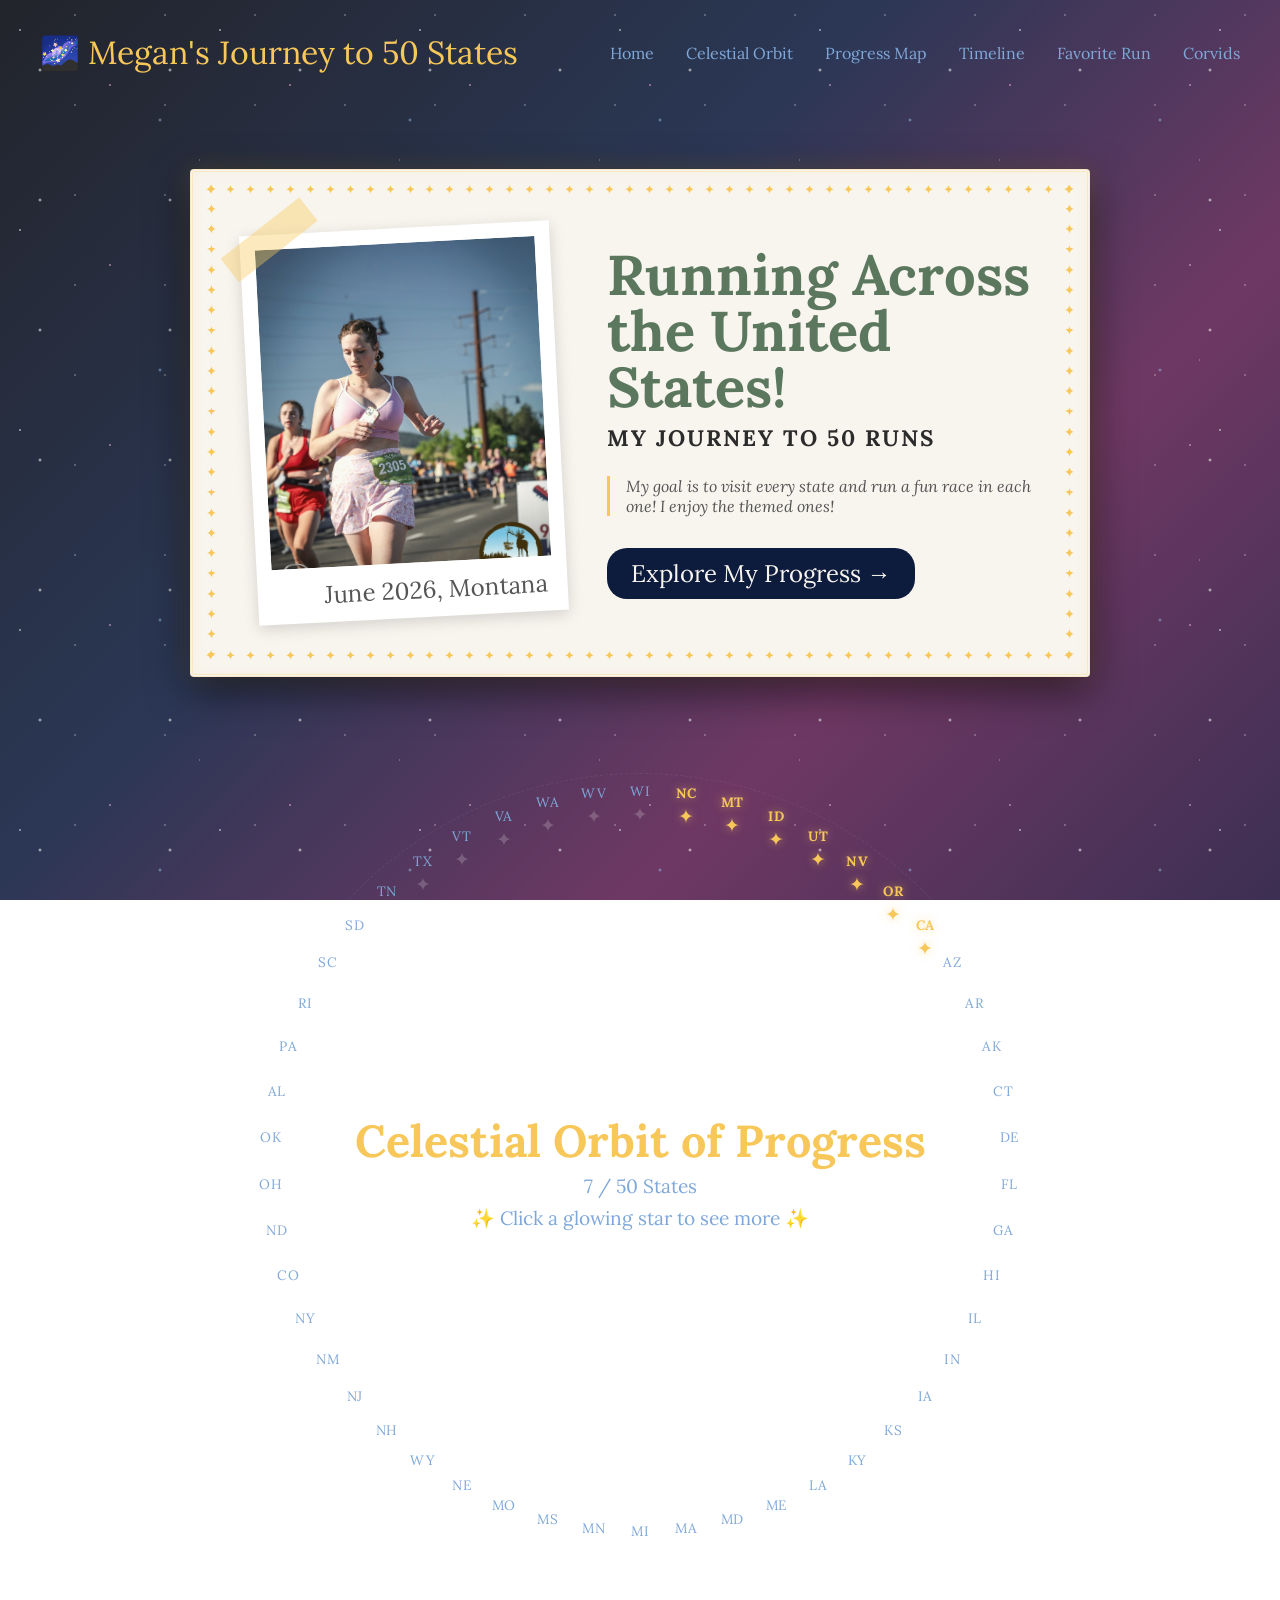
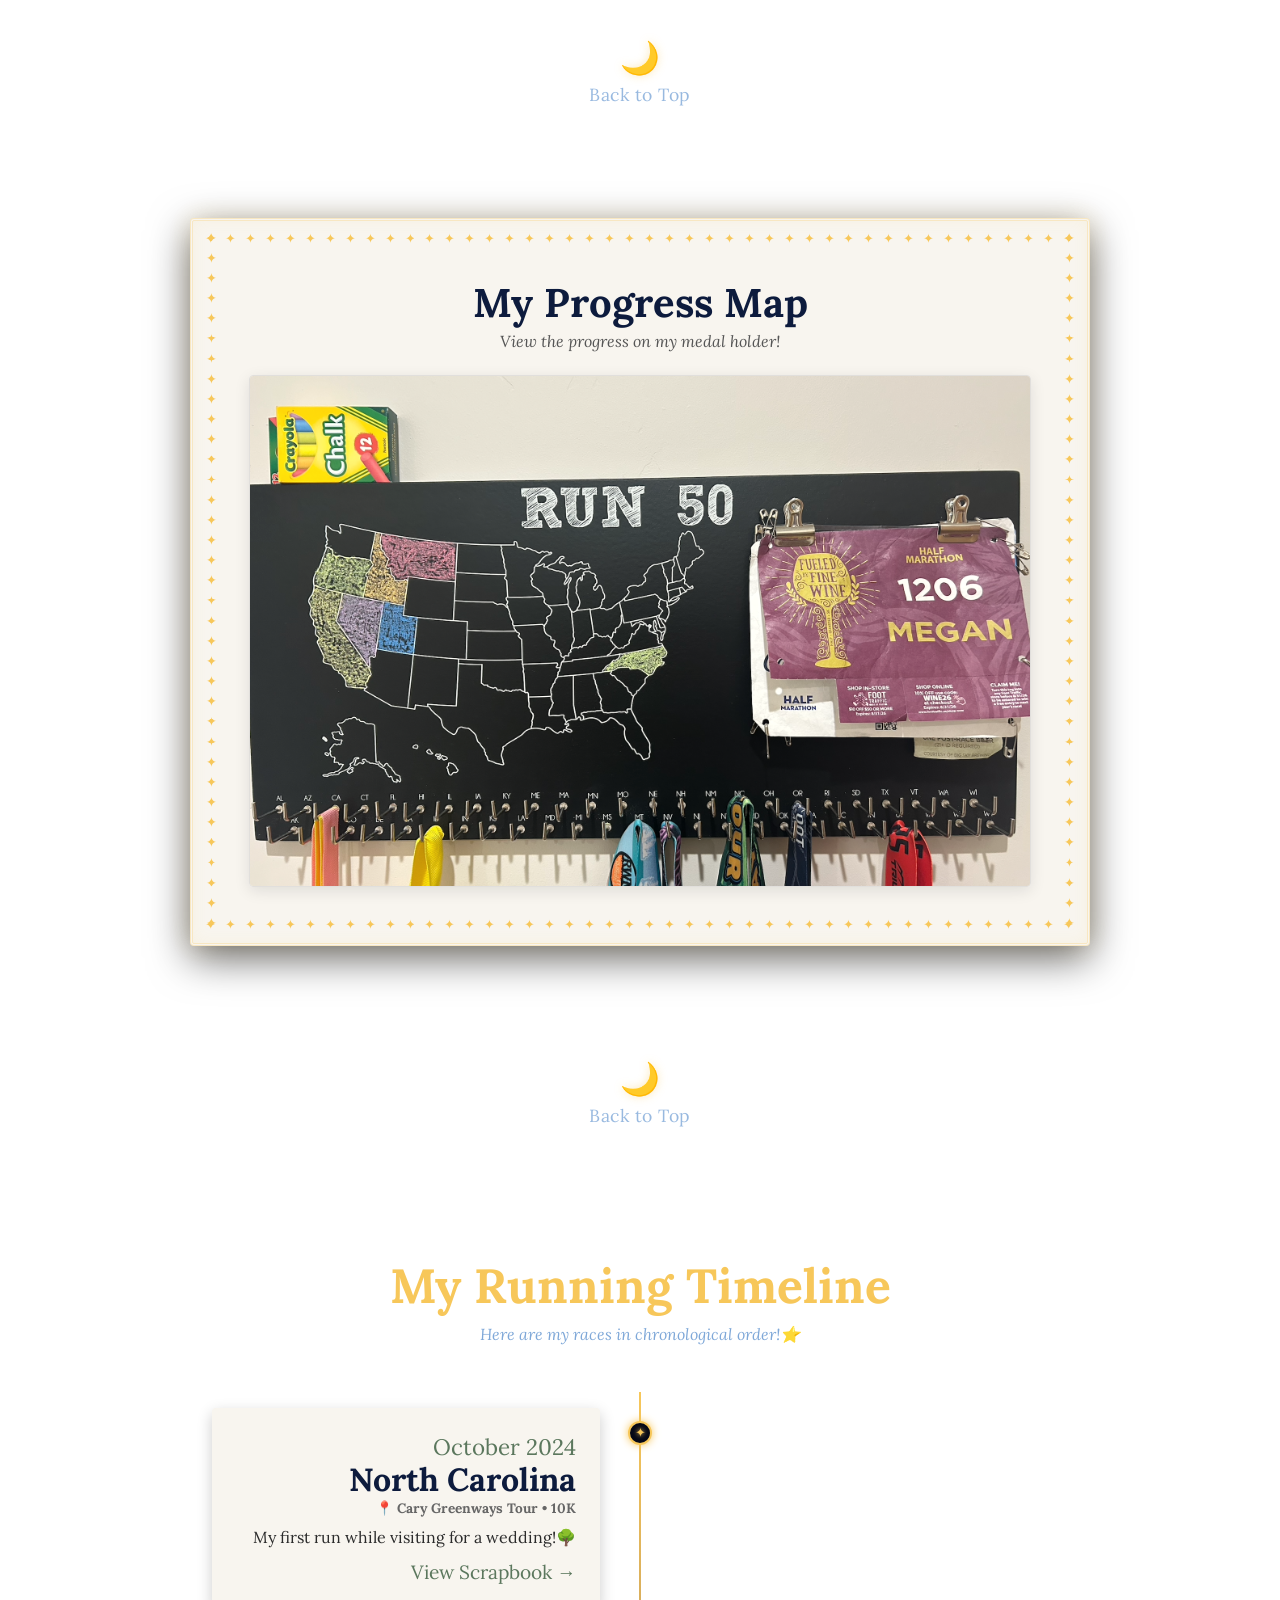
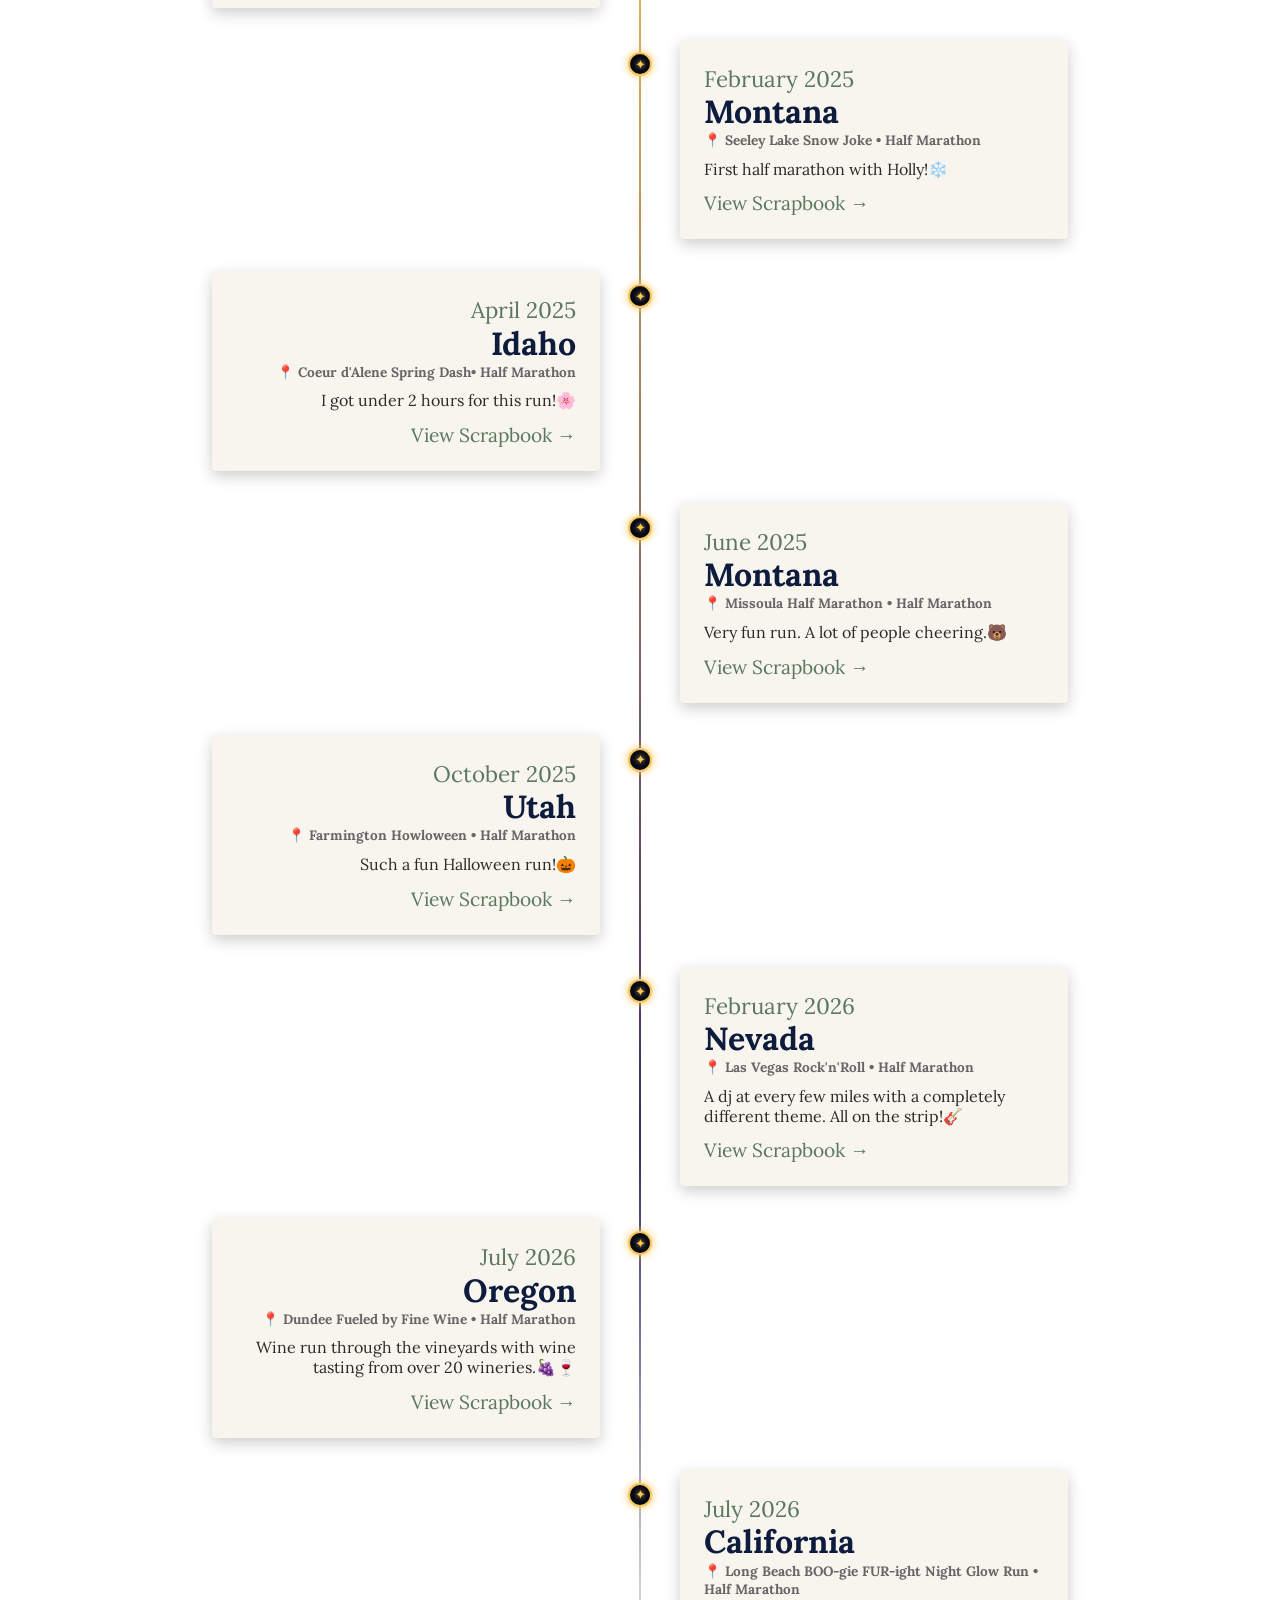
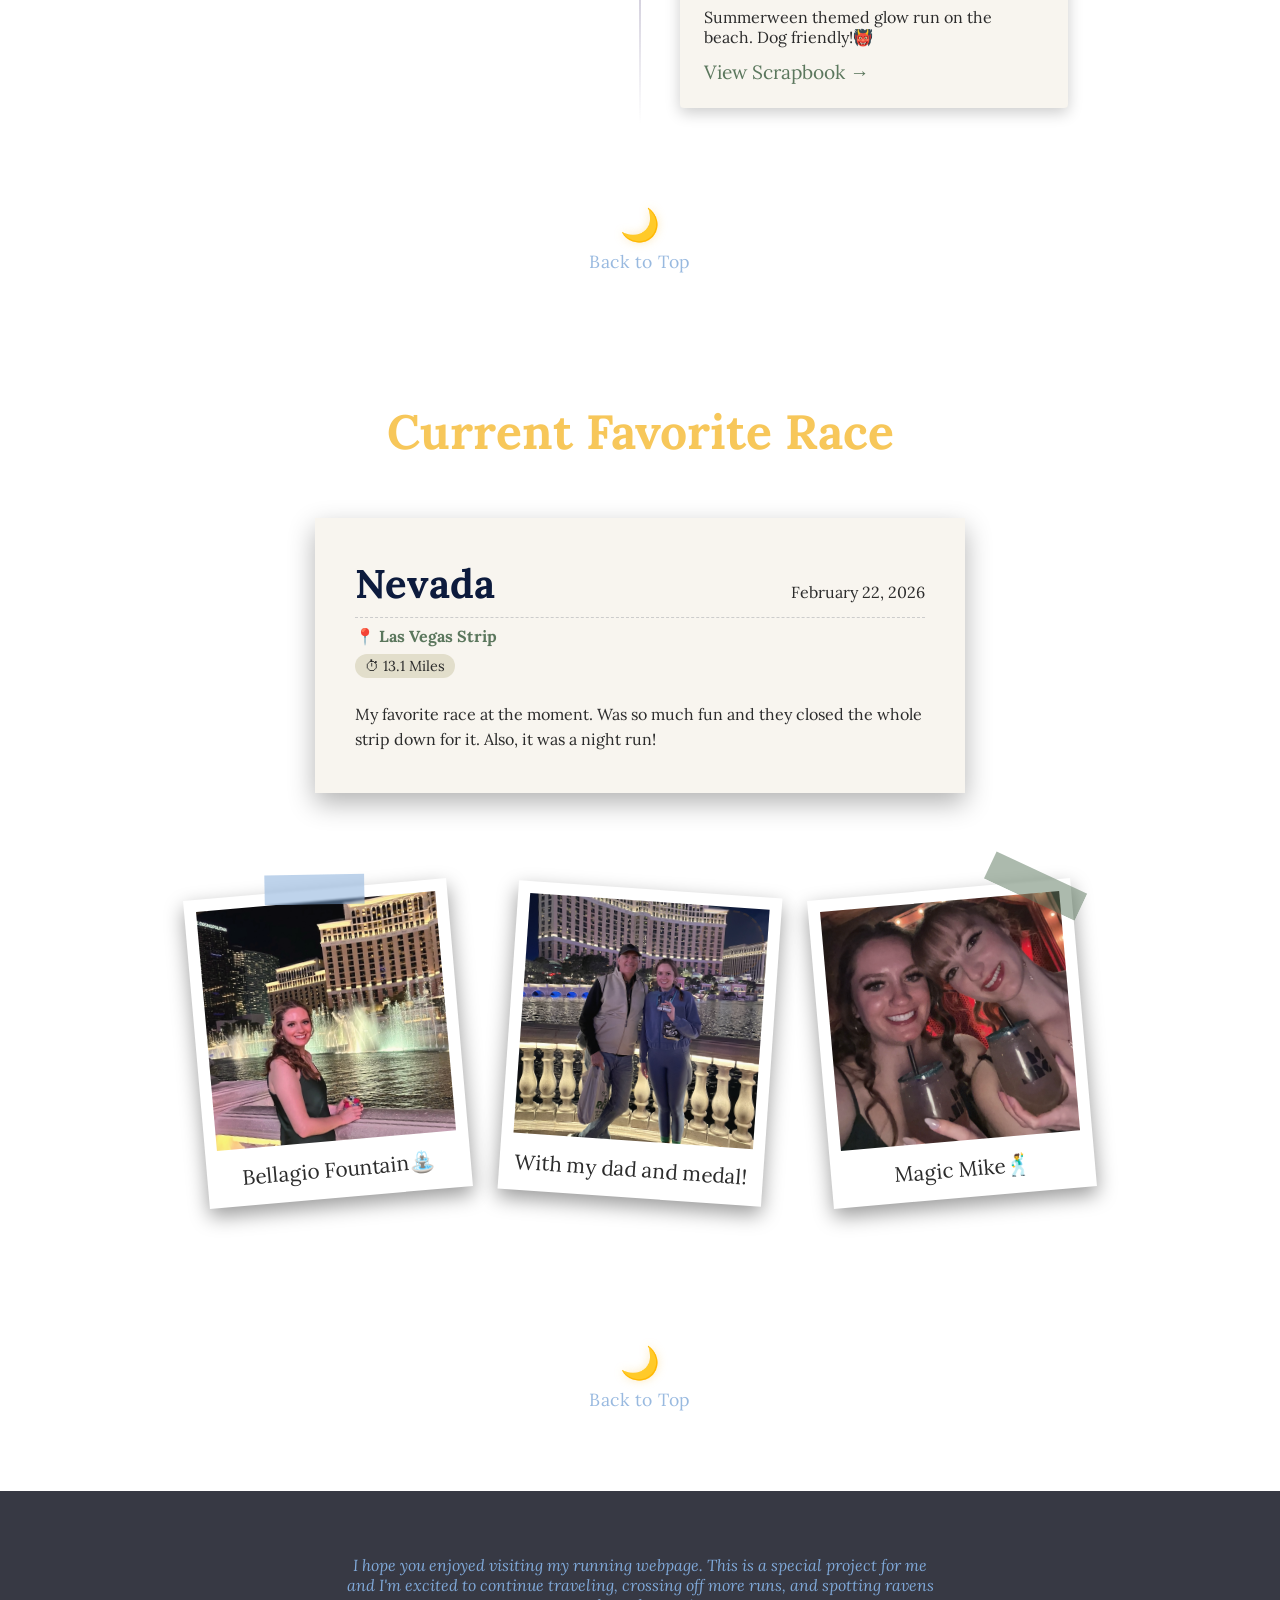
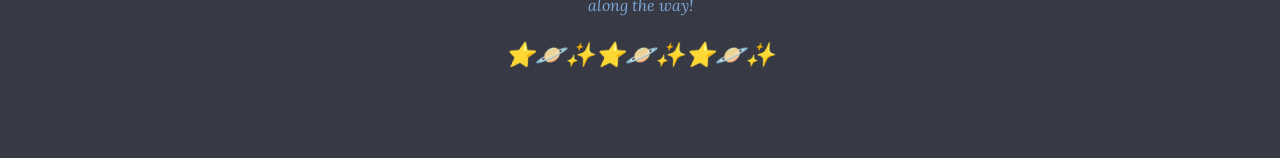
==== commit 8a508dbb: "Update index.html" ====
--- a/index.html
+++ b/index.html
@@ -3,7 +3,7 @@
 <head>
     <meta charset="UTF-8">
     <meta name="viewport" content="width=device-width, initial-scale=1.0">
-    <title>Running Across the U.S. & Corvid Travels</title>
+    <title>Running Across the U.S.</title>
     <link rel="preconnect" href="https://fonts.googleapis.com">
     <link rel="preconnect" href="https://fonts.gstatic.com" crossorigin>
     <link href="https://fonts.googleapis.com/css2?family=Caveat:wght@400..700&family=Lora:ital,wght@0,400..700;1,400..700&display=swap" rel="stylesheet">
@@ -46,7 +46,7 @@
                 <div class="hero-text">
                     <h1 class="handwritten">Running Across the United States!</h1>
                     <h2 class="serif">My Journey to 50 Runs</h2>
-                    <blockquote class="serif">My goal is to visit every state and run a fun race in each one! I enjoy the themed ones! 🪶</blockquote>
+                    <blockquote class="serif">My goal is to visit every state and run a fun race in each one! I enjoy the themed ones! </blockquote>
                     <a href="#progress-section" class="btn handwritten">Explore My Progress →</a>
                 </div>
             </div>
@@ -298,7 +298,7 @@
 
     <footer>
         <p class="serif">I hope you enjoyed visiting my running webpage. This is a special project for me and I'm excited to continue traveling, crossing off more runs, and spotting ravens along the way!</p>
-        <p class="handwritten" style="font-size: 1.5rem; color: var(--gold);">⭐️🪐✨⭐️🪐✨</p>
+        <p class="handwritten" style="font-size: 1.5rem; color: var(--gold);">⭐️🪐✨⭐️🪐✨⭐️🪐✨</p>
     </footer>
 
 <script>
@@ -325,4 +325,4 @@
     setInterval(changeSlide, 4000);
 </script>
 </body>
-</html>+</html>
--- a/assets/style.css
+++ b/assets/style.css
@@ -1,6 +1,4 @@
-/* ==========================================================================
-   Cozy Scrapbook & Astronomy Theme Core Setup
-   ========================================================================== */
+
 :root {
     --bg-dark: #050816;
     --bg-light-blue: #0D1B3D;
@@ -36,6 +34,9 @@
     position: relative;
 }
 
+/* ==========================================================================
+   Background Starfield & Animations
+   ========================================================================== */
 .stars-overlay {
     position: fixed;
     top: 0;
@@ -99,75 +100,52 @@
 .nav-links a:hover { color: var(--gold); }
 
 /* ==========================================================================
-   UPDATED: Custom Star-Chain Constellation Borders
+   Custom Star-Chain Constellation Borders
    ========================================================================== */
 .cosmic-border {
     position: relative;
-    /* Uses an SVG data string to repeat real star glyphs directly as the border line */
-    border: 12px solid transparent;
-    border-image: url("data:image/svg+xml,%3Csvg xmlns='http://www.w3.org/2000/svg' width='24' height='24' viewBox='0 0 24 24'%3E%3Ctext x='50%25' y='55%25' font-size='12' text-anchor='middle' dominant-baseline='middle' fill='%23F7C75A'%3E✦%3C/text%3E%3C/svg%3E") 28 repeat;
-    
-    /* Adds a soft stellar dust glow surrounding the card frame */
-    box-shadow: 
-        0 10px 35px rgba(0,0,0,0.6), 
-        0 0 20px rgba(247, 199, 90, 0.15),
-        inset 0 0 15px rgba(247, 199, 90, 0.08);
-}
-
-.cosmic-border {
-    position: relative;
-    /* Create room for our star chain border layout */
     padding: 3.5rem !important; 
     border: 3px double rgba(247, 199, 90, 0.3);
     border-radius: 6px;
-    
-    /* Cosmic stardust card glow */
     box-shadow: 
         0 12px 40px rgba(0,0,0,0.6), 
-        0 0 25px rgba(247, 199, 90, 0.2);
-}
-
-/* ==========================================================================
-    FIXED: Perfect Non-Clipping Star Frame
-   ========================================================================== */
+        0 0 25px rgba(247, 199, 90, 0.2),
+        inset 0 0 15px rgba(247, 199, 90, 0.08);
+}
+
 .cosmic-border::before {
     content: "";
     position: absolute;
-    /* Adjust these to position the star chain exactly where you want it inside the border */
     top: 8px;
     left: 8px;
     right: 8px;
     bottom: 8px;
     pointer-events: none;
     
-    /* SVG Diamond Star Code */
     --star-svg: url("data:image/svg+xml,%3Csvg xmlns='http://www.w3.org/2000/svg' width='20' height='20' viewBox='0 0 24 24'%3E%3Ctext x='50%25' y='53%25' font-size='16' text-anchor='middle' dominant-baseline='middle' fill='%23F7C75A'%3E✦%3C/text%3E%3C/svg%3E");
 
-    /* Render tracks along the 4 edges */
     background-image: var(--star-svg), var(--star-svg), var(--star-svg), var(--star-svg);
-    
-    /* Position each track neatly along its respective edge */
     background-position: top left, bottom left, top left, top right;
-    
-    /* MAGIC HAPPENS HERE: 'round' ensures an exact integer number of stars fit perfectly */
     background-repeat: round no-repeat, round no-repeat, no-repeat round, no-repeat round;
-    
     background-size: 20px 20px;
 }
-/* Hero Section */
+
+/* ==========================================================================
+   Hero Section
+   ========================================================================== */
 .hero-section { display: flex; justify-content: center; padding-top: 4rem; padding-bottom: 2rem; }
 .hero-paper { background: var(--cream); color: var(--charcoal); padding: 3rem; border-radius: 4px; display: flex; max-width: 900px; gap: 3rem; align-items: center; position: relative; }
 
-.tape { position: absolute; width: 100px; height: 30px; background: rgba(247, 199, 90, 0.4); backdrop-filter: blur(1px); }
+.tape { position: absolute; width: 100px; height: 30px; background: rgba(247, 199, 90, 0.4); backdrop-filter: blur(1px); z-index: 10; }
 .tape.top-left { top: -10px; left: -20px; transform: rotate(-35deg); }
 .tape.top-center { top: -15px; left: 35%; transform: rotate(4deg); background: rgba(127, 168, 216, 0.5); }
 .tape.top-right { top: -10px; right: -10px; transform: rotate(25deg); background: rgba(91, 119, 93, 0.4); }
 
-.polaroid-container { background: white; padding: 15px 15px 55px 15px; box-shadow: 0 4px 15px rgba(0,0,0,0.15); transform: rotate(-3deg); flex-shrink: 0; position: relative; }
-.slideshow-wrapper { position: relative; width: 280px; height: 320px; overflow: hidden; }
+.polaroid-container { background: white; padding: 15px 15px 55px 15px; box-shadow: 0 4px 15px rgba(0,0,0,0.15); transform: rotate(-3deg); flex-shrink: 0; position: relative; max-width: 100%; }
+.slideshow-wrapper { position: relative; width: 280px; height: 320px; max-width: 100%; overflow: hidden; }
 .slideshow-wrapper .hero-img { position: absolute; top: 0; left: 0; width: 100%; height: 100%; object-fit: cover; filter: sepia(0.15) contrast(0.95); opacity: 0; transition: opacity 1s ease-in-out; z-index: 1; }
 .slideshow-wrapper .hero-img.active { opacity: 1; z-index: 2; }
-.hero-img { width: 280px; height: 320px; object-fit: cover; filter: sepia(0.15) contrast(0.95); }
+.hero-img { width: 280px; height: 320px; max-width: 100%; object-fit: cover; filter: sepia(0.15) contrast(0.95); }
 .hero-date { position: absolute; bottom: 12px; right: 20px; font-size: 1.5rem; color: #555; z-index: 3; }
 
 .hero-text h1 { font-size: 3.5rem; line-height: 1; color: var(--forest-green); margin-bottom: 0.5rem; }
@@ -176,7 +154,6 @@
 .btn { display: inline-block; padding: 0.6rem 1.5rem; background: var(--bg-light-blue); color: var(--cream); text-decoration: none; font-size: 1.5rem; border-radius: 20px; transition: transform 0.3s, box-shadow 0.3s; }
 .btn:hover { transform: translateY(-2px); box-shadow: 0 5px 15px rgba(247, 199, 90, 0.4); }
 
-/* Orbit Layout */
 /* ==========================================================================
    Orbit Layout & Interactive Progress Stars
    ========================================================================== */
@@ -194,6 +171,7 @@
     position: relative; 
     width: 800px; 
     height: 800px; 
+    max-width: 100%;
     display: flex; 
     justify-content: center; 
     align-items: center; 
@@ -226,7 +204,6 @@
     border-radius: 50%; 
 }
 
-/* Base styling for all stars */
 .constellation-orbit .star { 
     position: absolute; 
     top: 50%; 
@@ -240,24 +217,20 @@
     text-align: center; 
     font-size: 1.2rem; 
     text-decoration: none; 
-    
-    /* Mathematical circular placement mapping */
     transform: translate(-50%, -50%) 
                rotate(calc(360deg / 50 * var(--i))) 
                translateY(-370px) 
                rotate(calc(-360deg / 50 * var(--i))); 
-               
     transition: transform 0.3s cubic-bezier(0.175, 0.885, 0.32, 1.275), 
                 color 0.2s ease, 
                 text-shadow 0.2s ease; 
     z-index: 2; 
 }
 
-/* --- Interactive Lit Stars --- */
 .star.lit { 
     color: var(--gold); 
     text-shadow: 0 0 10px rgba(247, 199, 90, 0.6); 
-    cursor: pointer; /* Explicitly shows a pointer finger on desktop */
+    cursor: pointer; 
     animation: starPulse 3s ease-in-out infinite alternate;
 }
 
@@ -274,13 +247,12 @@
     font-weight: bold; 
 }
 
-/* Hover/Focus adjustments for lit stars */
 .constellation-orbit .star.lit:hover { 
     transform: translate(-50%, -50%) 
                rotate(calc(360deg / 50 * var(--i))) 
                translateY(-370px) 
                rotate(calc(-360deg / 50 * var(--i))) 
-               scale(1.4); /* Pops forward cleanly */
+               scale(1.4); 
     color: #fff;
     text-shadow: 0 0 15px var(--gold), 0 0 25px var(--gold);
     z-index: 20; 
@@ -291,10 +263,9 @@
     text-shadow: 0 0 8px var(--gold);
 }
 
-/* --- Dim / Locked States --- */
 .star.dim { 
     color: rgba(255, 255, 255, 0.2); 
-    cursor: default; /* Dim stars indicate they aren't links yet */
+    cursor: default; 
 }
 
 .star.dim:hover { 
@@ -306,7 +277,6 @@
     color: var(--dusty-blue); 
 }
 
-/* Slow cosmic shimmer animation for unlocked landmarks */
 @keyframes starPulse {
     0% { text-shadow: 0 0 8px rgba(247, 199, 90, 0.5); }
     100% { text-shadow: 0 0 18px rgba(247, 199, 90, 0.9), 0 0 25px rgba(247, 199, 90, 0.4); }
@@ -325,14 +295,12 @@
     clear: both; 
 }
 
-/* Elegant dashed line expanding outwards from the moon node */
 .divider-line {
     flex: 1;
     height: 1px;
     border-bottom: 1px dashed rgba(255, 255, 255, 0.15);
 }
 
-/* The interactive Moon action element container */
 .cosmic-return {
     display: flex;
     flex-direction: column;
@@ -344,7 +312,6 @@
     transition: transform 0.3s cubic-bezier(0.175, 0.885, 0.32, 1.275);
 }
 
-/* Bright shining moon glow effects */
 .cosmic-return .moon-icon {
     font-size: 2rem;
     color: var(--gold);
@@ -360,14 +327,13 @@
     transition: color 0.3s ease, opacity 0.3s ease;
 }
 
-/* Hover Interactivity Animations */
 .cosmic-return:hover {
     transform: scale(1.15);
 }
 
 .cosmic-return:hover .moon-icon {
     text-shadow: 0 0 20px var(--gold), 0 0 30px var(--gold);
-    transform: rotate(-15deg); /* Playful little tilt action */
+    transform: rotate(-15deg); 
 }
 
 .cosmic-return:hover .return-text {
@@ -375,7 +341,9 @@
     opacity: 1;
 }
 
-/* Cleaned Progress Map Display */
+/* ==========================================================================
+   Progress Map Display
+   ========================================================================== */
 .map-section { display: flex; justify-content: center; padding-top: 1rem; padding-bottom: 3rem; }
 .map-paper { background: var(--cream); color: var(--charcoal); padding: 2.5rem; max-width: 900px; width: 100%; border-radius: 4px; }
 .map-paper h2 { margin-bottom: 0.2rem; text-align: center; font-size: 2.5rem; color: var(--bg-light-blue); }
@@ -386,26 +354,23 @@
 .map-journal-card { position: absolute; bottom: 20px; right: 20px; background: white; padding: 1.2rem; width: 230px; box-shadow: 3px 3px 18px rgba(0,0,0,0.2); border-left: 4px solid var(--forest-green); border-radius: 2px; }
 
 /* ==========================================================================
-   NEW: Astronomy Scrapbook Timeline Section
+   Astronomy Scrapbook Timeline Section
    ========================================================================== */
 .timeline-section { padding: 4rem 2rem; width: 100%; max-width: 1000px; margin: 0 auto; position: relative; }
 .section-subtitle { text-align: center; color: var(--dusty-blue); font-style: italic; margin-top: -1rem; margin-bottom: 3rem; }
 
 .timeline-container { position: relative; width: 100%; margin-top: 2rem; }
 
-/* Central stardust rail line */
 .timeline-line { position: absolute; top: 0; bottom: 0; left: 50%; width: 2px; background: linear-gradient(to bottom, var(--gold) 0%, var(--nebula) 70%, rgba(255,255,255,0.1) 100%); transform: translateX(-50%); z-index: 1; }
 
 .timeline-item { position: relative; width: 50%; padding: 1rem 2.5rem; z-index: 2; box-sizing: border-box; }
 .timeline-item.left { left: 0; text-align: right; }
 .timeline-item.right { left: 50%; text-align: left; }
 
-/* Node points */
 .timeline-dot { position: absolute; top: 1.8rem; width: 24px; height: 24px; background: var(--bg-dark); border: 2px solid var(--gold); color: var(--gold); font-size: 0.8rem; display: flex; align-items: center; justify-content: center; border-radius: 50%; z-index: 5; text-shadow: 0 0 5px var(--gold); box-shadow: 0 0 8px var(--gold); }
 .timeline-item.left .timeline-dot { right: -12px; }
 .timeline-item.right .timeline-dot { left: -12px; }
 
-/* Timeline Paper Cards */
 .timeline-content { background: var(--cream); color: var(--charcoal); padding: 1.5rem; border-radius: 4px; box-shadow: 0 5px 15px rgba(0,0,0,0.2); position: relative; transition: transform 0.3s; }
 .timeline-content:hover { transform: translateY(-3px); }
 .timeline-date { display: block; font-size: 1.4rem; color: var(--forest-green); margin-bottom: 0.2rem; }
@@ -414,7 +379,9 @@
 .timeline-link { display: inline-block; margin-top: 0.8rem; text-decoration: none; color: var(--forest-green); font-size: 1.2rem; }
 .timeline-link:hover { color: var(--gold); }
 
-/* Journal & Scrapbook Base Styling */
+/* ==========================================================================
+   Journal & Scrapbook Base Styling
+   ========================================================================== */
 .section-title { text-align: center; font-size: 3rem; color: var(--gold); margin-bottom: 1.5rem; }
 .journal-container { display: flex; justify-content: center; padding: 2rem; }
 .journal-card { background: var(--cream); color: var(--charcoal); padding: 2.5rem; max-width: 650px; box-shadow: 0 10px 25px rgba(0,0,0,0.3); position: relative; }
@@ -425,7 +392,7 @@
 .entry-text { line-height: 1.6; }
 
 /* ==========================================================================
-   FIXED: Scrapbook Gallery & Overlays Layout
+   Scrapbook Gallery & Overlays Layout
    ========================================================================== */
 .scrapbook-gallery { 
     display: flex; 
@@ -437,12 +404,10 @@
 
 .scrapbook-item { 
     background: white; 
-    padding: 12px 12px 15px 12px; /* Bottom padding adjusted for natural text flow */
+    padding: 12px 12px 15px 12px; 
     box-shadow: 0 8px 20px rgba(0,0,0,0.4); 
     position: relative; 
     transition: transform 0.4s ease; 
-    
-    /* Forces elements inside to stack vertically & line up perfectly */
     display: flex;
     flex-direction: column;
     align-items: center;
@@ -455,7 +420,6 @@
     display: block;
 }
 
-/* FIXED: Changed from absolute to natural flow with clean margins */
 .scrapbook-item .caption { 
     color: var(--charcoal); 
     font-size: 1.3rem; 
@@ -468,15 +432,6 @@
 .tilt-right { transform: rotate(4deg); }
 .scrapbook-item:hover { transform: rotate(0deg) scale(1.05); z-index: 5; }
 
-/* DECORATIONS: Forced to float safely on top without altering layout flow */
-.tape {
-    position: absolute; 
-    width: 100px; 
-    height: 30px; 
-    background: rgba(247, 199, 90, 0.4); 
-    backdrop-filter: blur(1px); 
-    z-index: 10;
-}
 .tape.top-center { 
     top: -15px; 
     left: 50%; 
@@ -506,8 +461,55 @@
 footer { text-align: center; padding: 4rem 2rem; background: rgba(5, 8, 22, 0.8); margin-top: 5rem; }
 footer p { max-width: 600px; margin: 0 auto 1.5rem auto; font-style: italic; color: var(--dusty-blue); }
 
-/* Responsive adjustments for mobile timeline alignment */
+/* ==========================================================================
+   Mobile Optimization Overrides (For Phones)
+   ========================================================================== */
 @media (max-width: 768px) {
+    body, main {
+        overflow-x: hidden;
+        width: 100%;
+    }
+
+    .hero-paper {
+        flex-direction: column !important;
+        padding: 1.5rem !important;
+        gap: 2rem;
+    }
+
+    .polaroid-container, .hero-text {
+        width: 100% !important;
+        max-width: 100% !important;
+    }
+
+    .orbit-wrapper {
+        width: 100% !important;
+        height: auto !important;
+        min-height: 450px;
+        transform: scale(0.65);
+        transform-origin: center center;
+        margin: 0 auto !important;
+    }
+
+    .nav-links {
+        flex-wrap: wrap;
+        justify-content: center;
+        gap: 10px;
+        padding: 0 1rem;
+    }
+
+    .scrapbook-gallery {
+        display: flex;
+        flex-direction: column;
+        align-items: center;
+        gap: 2rem;
+    }
+
+    .scrapbook-item {
+        width: 90% !important;
+        transform: none !important;
+        margin: 0 auto;
+    }
+
     .timeline-line { left: 30px; }
     .timeline-item { width: 100%; padding-left: 70px; padding-right: 15px; }
     .timeline-item.left { text-align: left; left: 0; }
@@ -515,60 +517,3 @@
     .timeline-item.left .timeline-dot,
     .timeline-item.right .timeline-dot { left: 18px; right: auto; }
 }
-
-/* ==========================================================================
-   Mobile Optimization Overrides (For Phones)
-   ========================================================================== */
-@media (max-width: 768px) {
-    /* 1. Prevent the main container from growing wider than the phone screen */
-    body, main {
-        overflow-x: hidden;
-        width: 100%;
-    }
-
-    /* 2. Stack the Hero section vertically so the text drops below the images */
-    .hero-paper {
-        flex-direction: column !important;
-        padding: 1.5rem !important;
-        gap: 2rem;
-    }
-
-    .polaroid-container, .hero-text {
-        width: 100% !important;
-        max-width: 100% !important;
-    }
-
-    /* 3. Scale down your custom orbital tracker map so it doesn't clip off-screen */
-    .constellation-orbit {
-        transform: scale(0.75); /* Safely shrinks the star circle layout */
-        transform-origin: center center;
-        margin: 2rem auto !important;
-    }
-
-    .orbit-wrapper {
-        padding: 2rem 0;
-        overflow: hidden;
-    }
-
-    /* 4. Make sure navigation links wrap neatly instead of stretching out */
-    .nav-links {
-        flex-wrap: wrap;
-        justify-content: center;
-        gap: 10px;
-        padding: 0 1rem;
-    }
-
-    /* 5. Clean up your scrapbook gallery rows */
-    .scrapbook-gallery {
-        display: flex;
-        flex-direction: column;
-        align-items: center;
-        gap: 2rem;
-    }
-
-    .scrapbook-item {
-        width: 90% !important;
-        transform: none !important; /* Disables high tilts so they fit comfortably */
-        margin: 0 auto;
-    }
-}
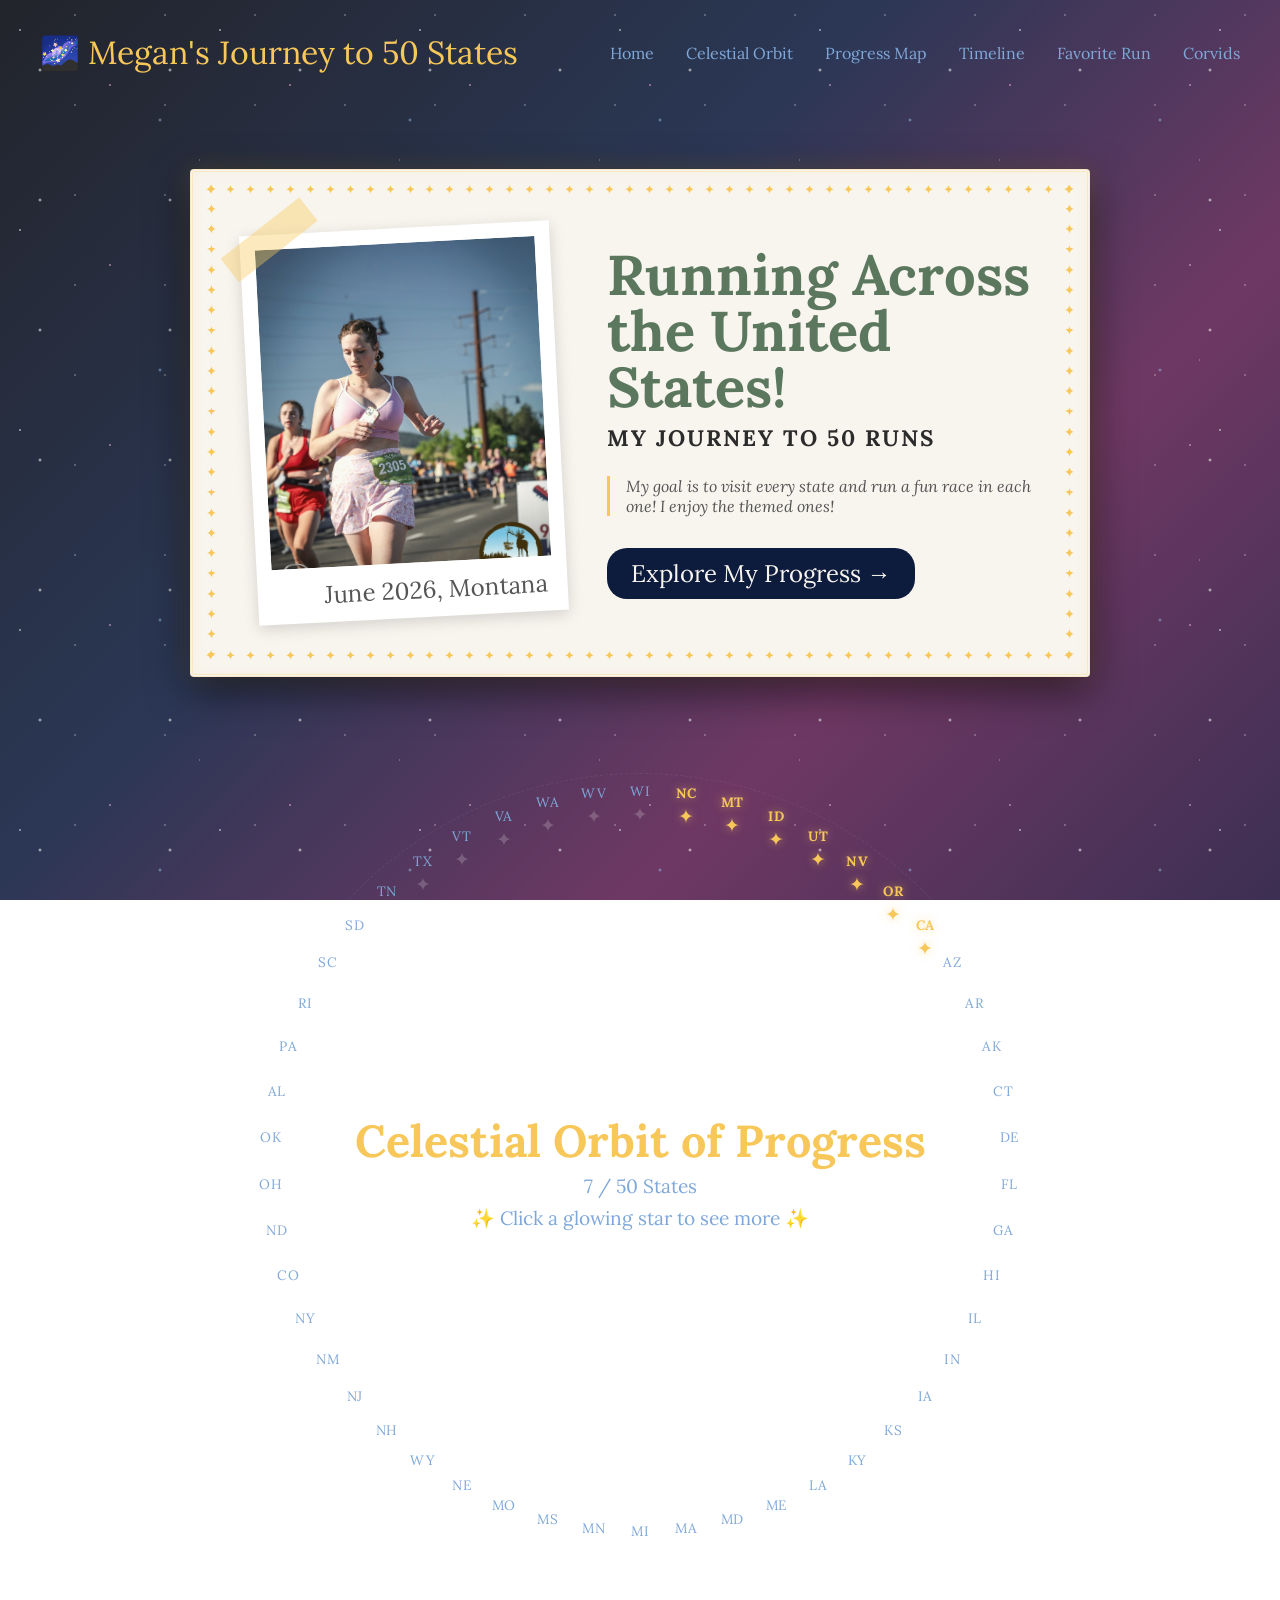
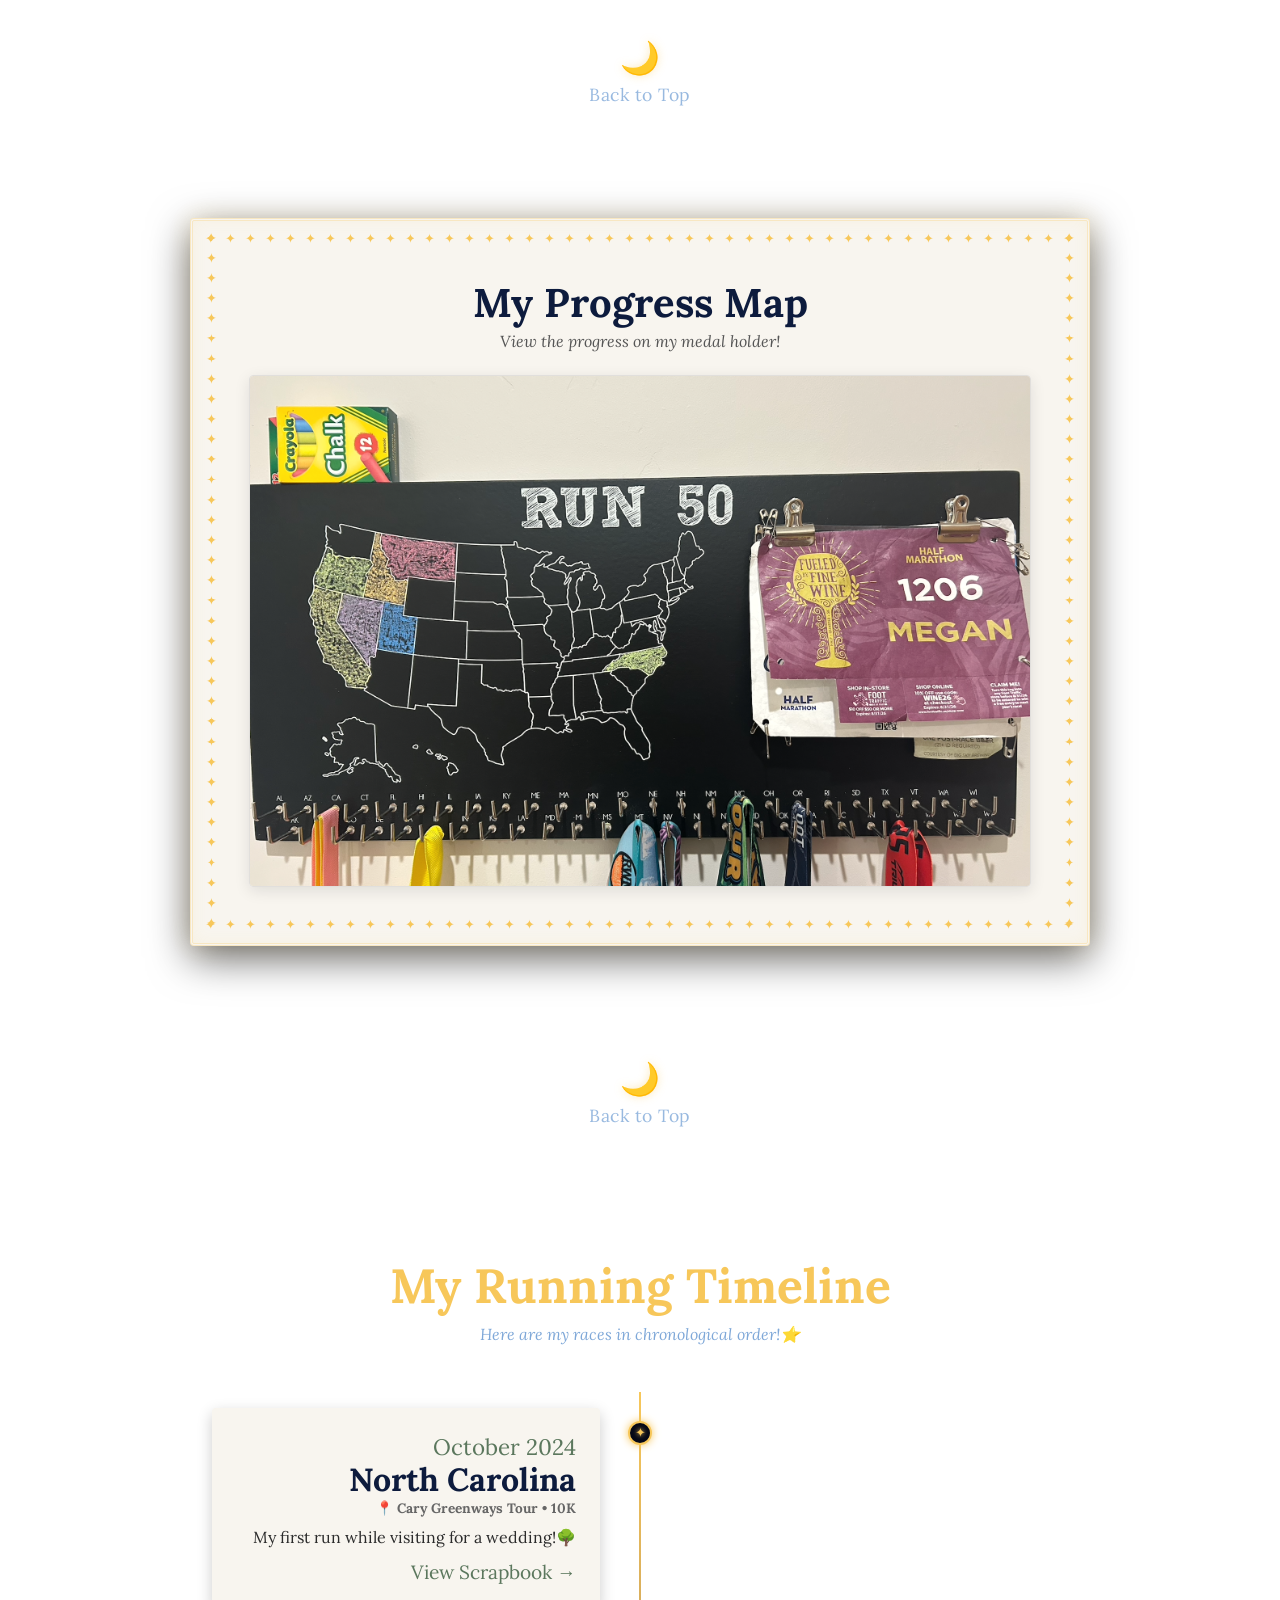
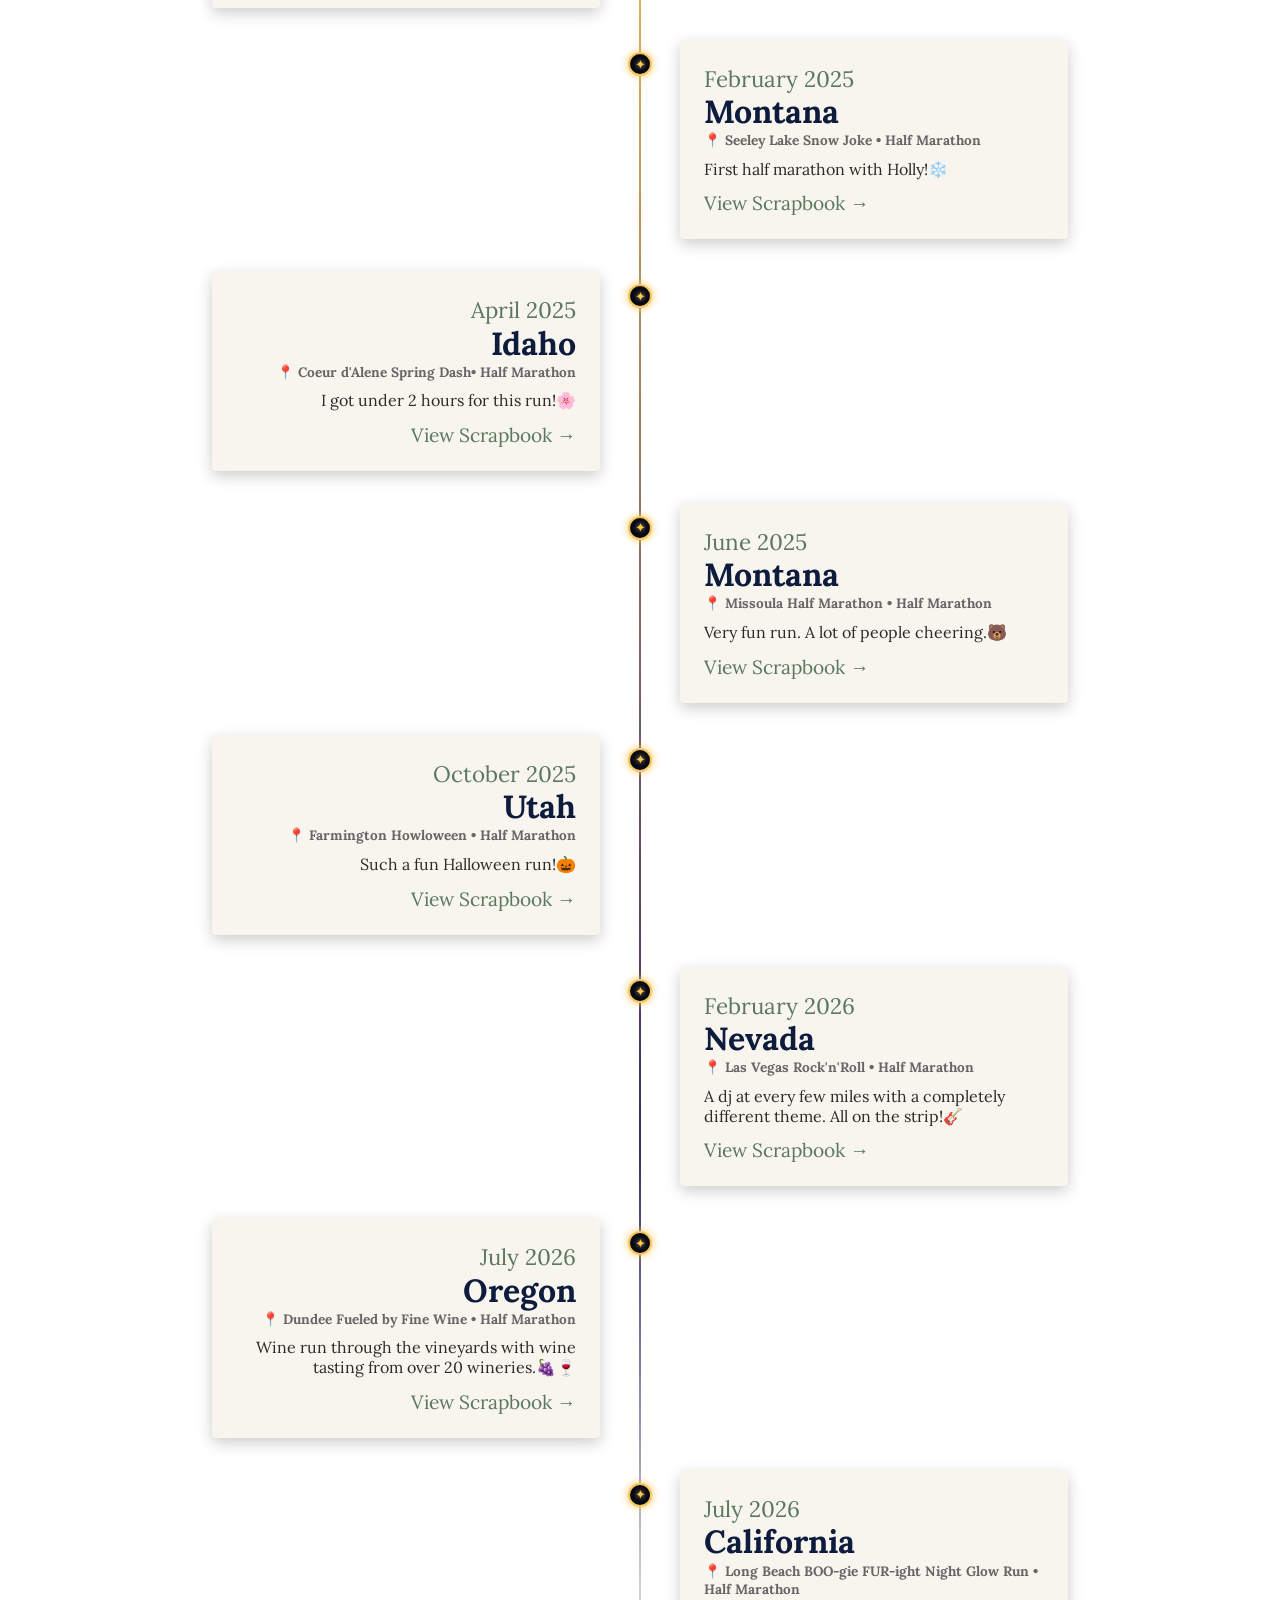
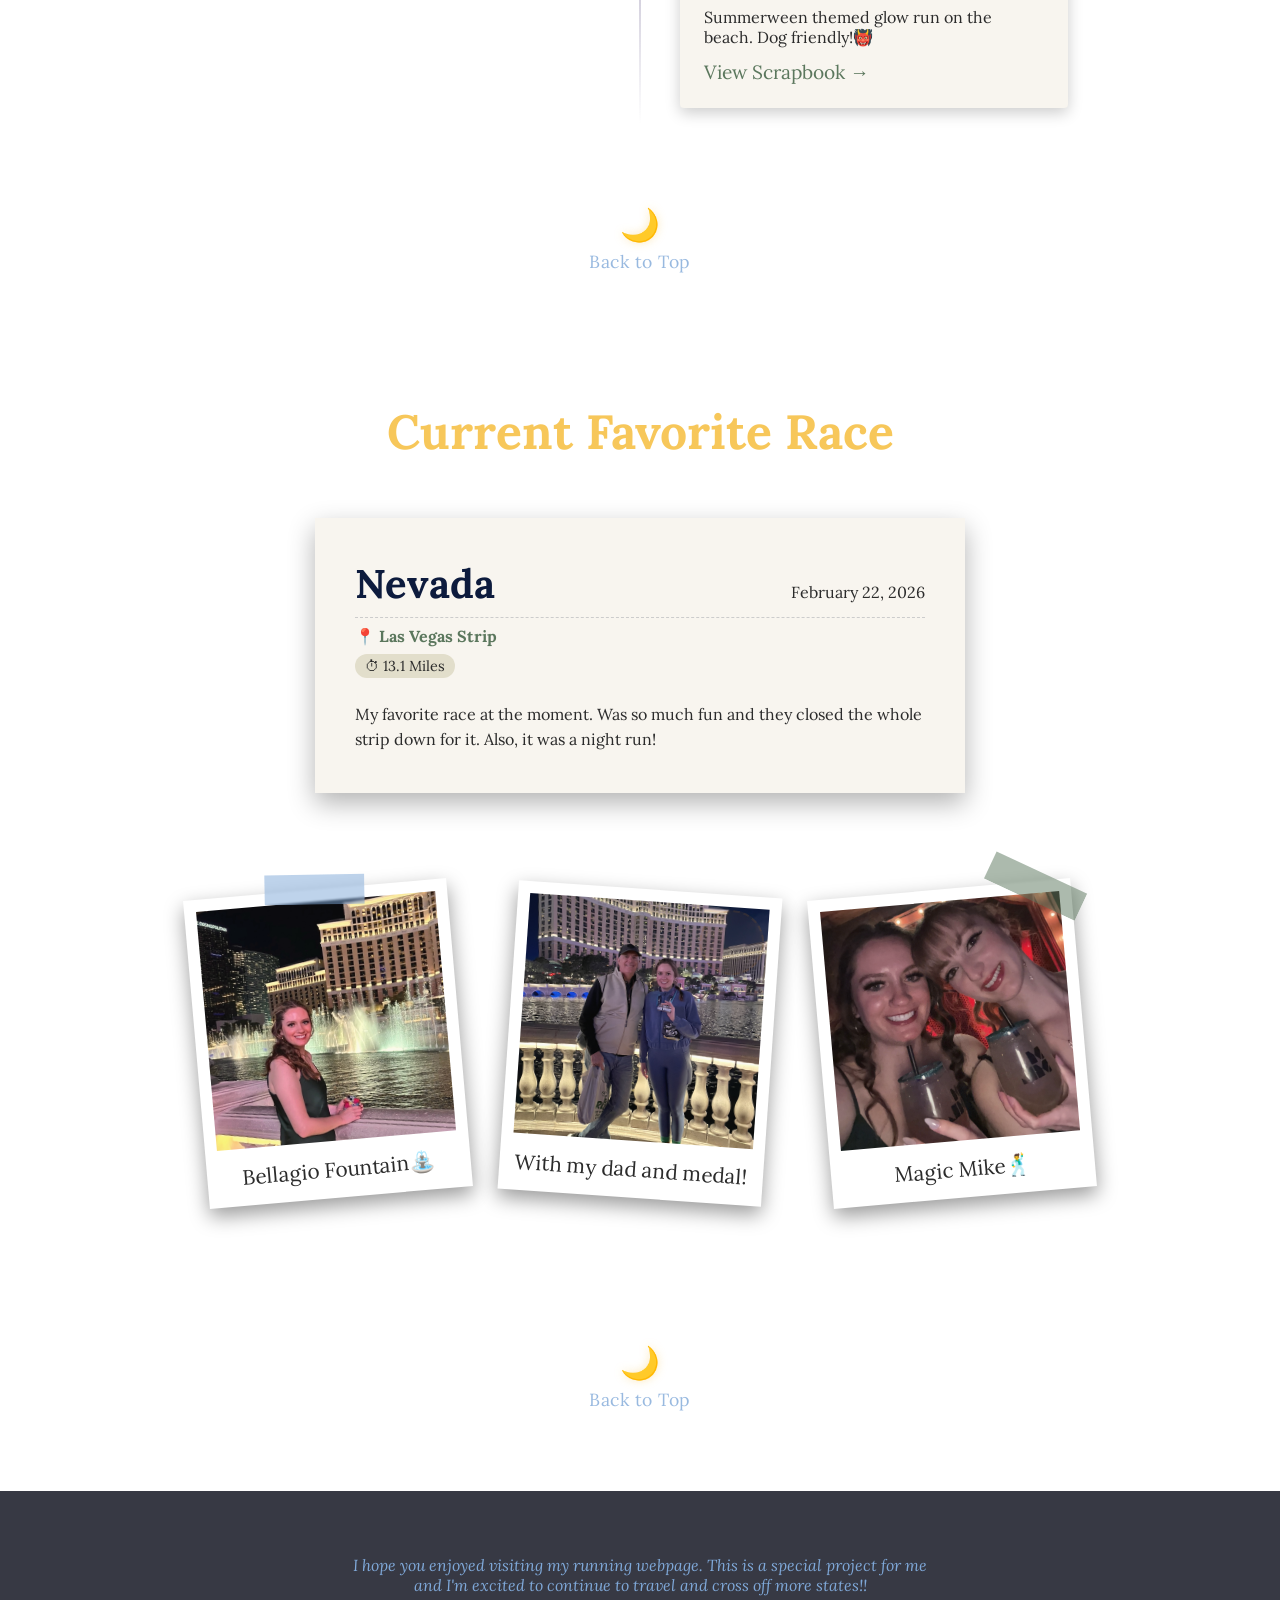
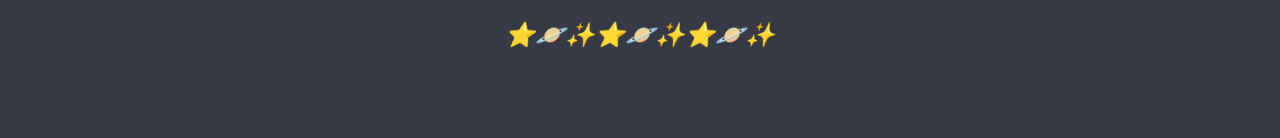
==== commit cbee1fe0: "Update index.html" ====
--- a/index.html
+++ b/index.html
@@ -297,7 +297,7 @@
     </main>
 
     <footer>
-        <p class="serif">I hope you enjoyed visiting my running webpage. This is a special project for me and I'm excited to continue traveling, crossing off more runs, and spotting ravens along the way!</p>
+        <p class="serif">I hope you enjoyed visiting my running webpage. This is a special project for me and I'm excited to continue to travel and cross off more states!!</p>
         <p class="handwritten" style="font-size: 1.5rem; color: var(--gold);">⭐️🪐✨⭐️🪐✨⭐️🪐✨</p>
     </footer>
 
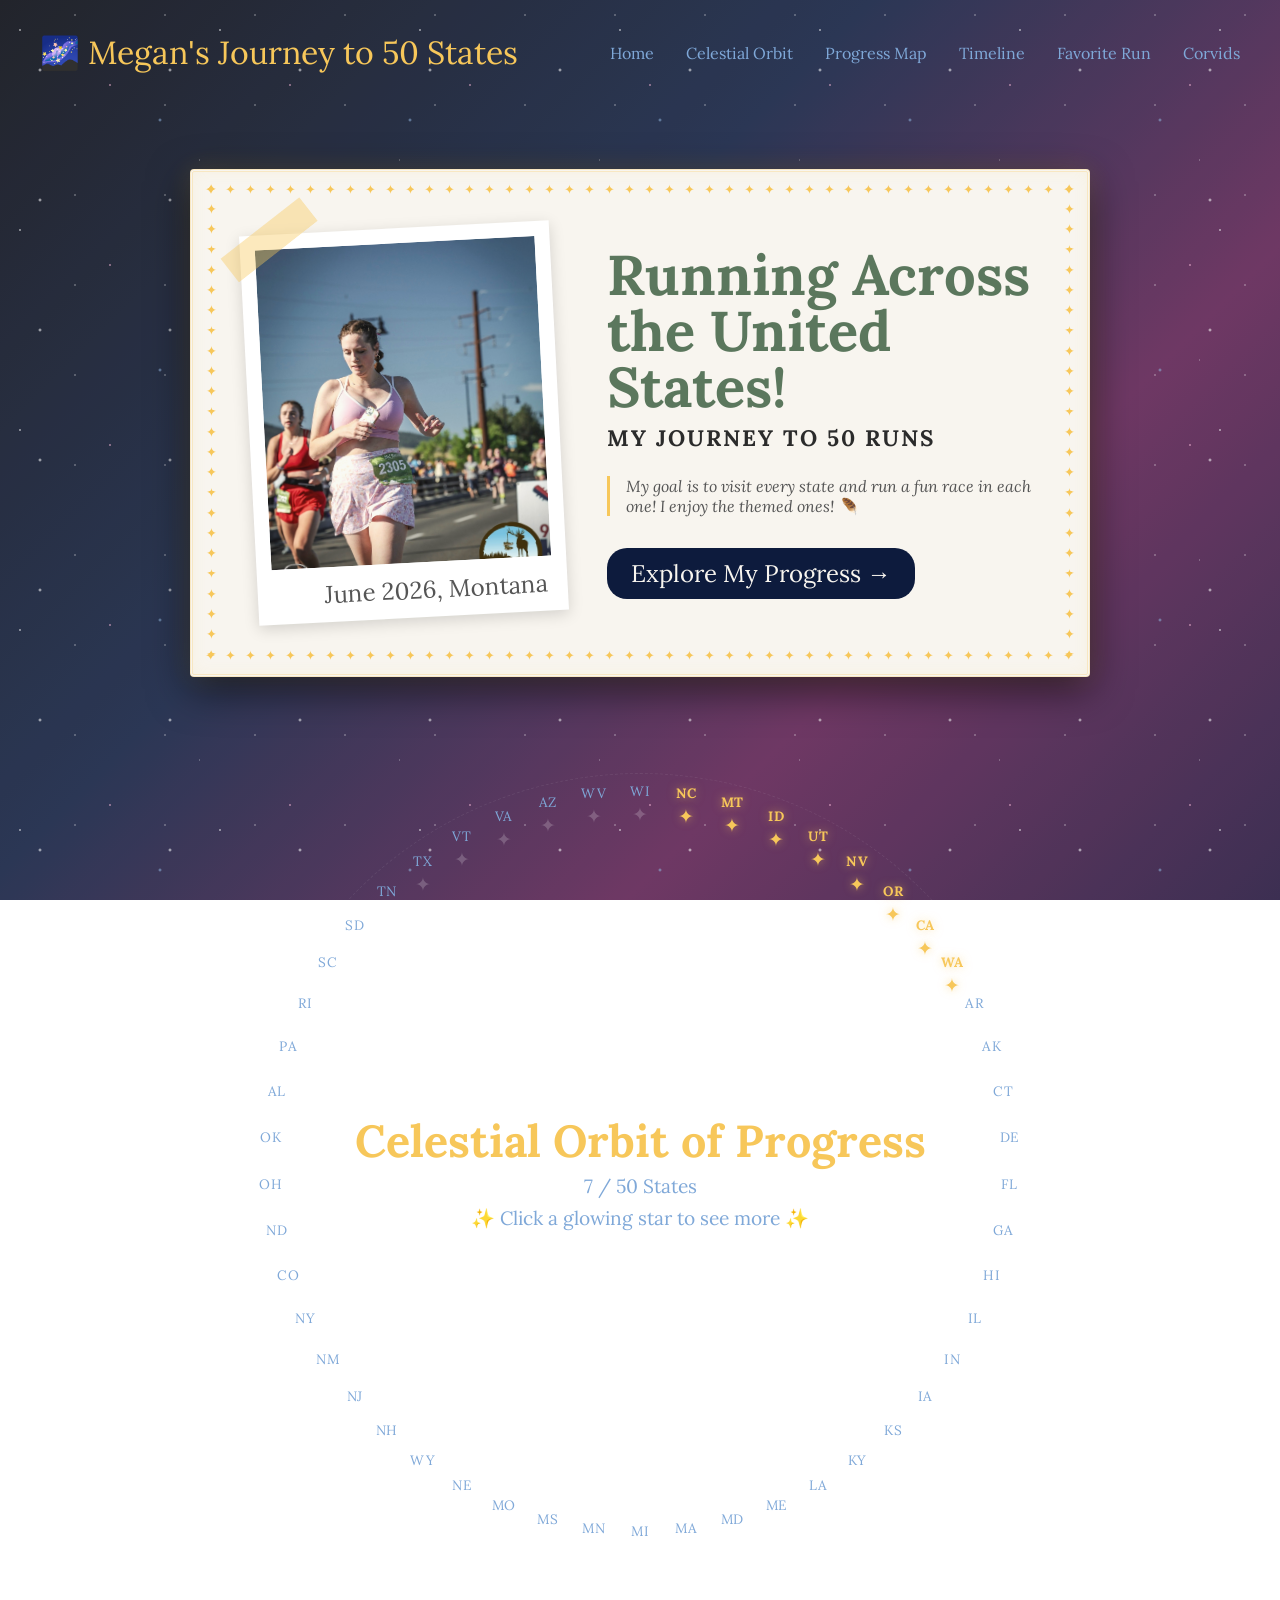
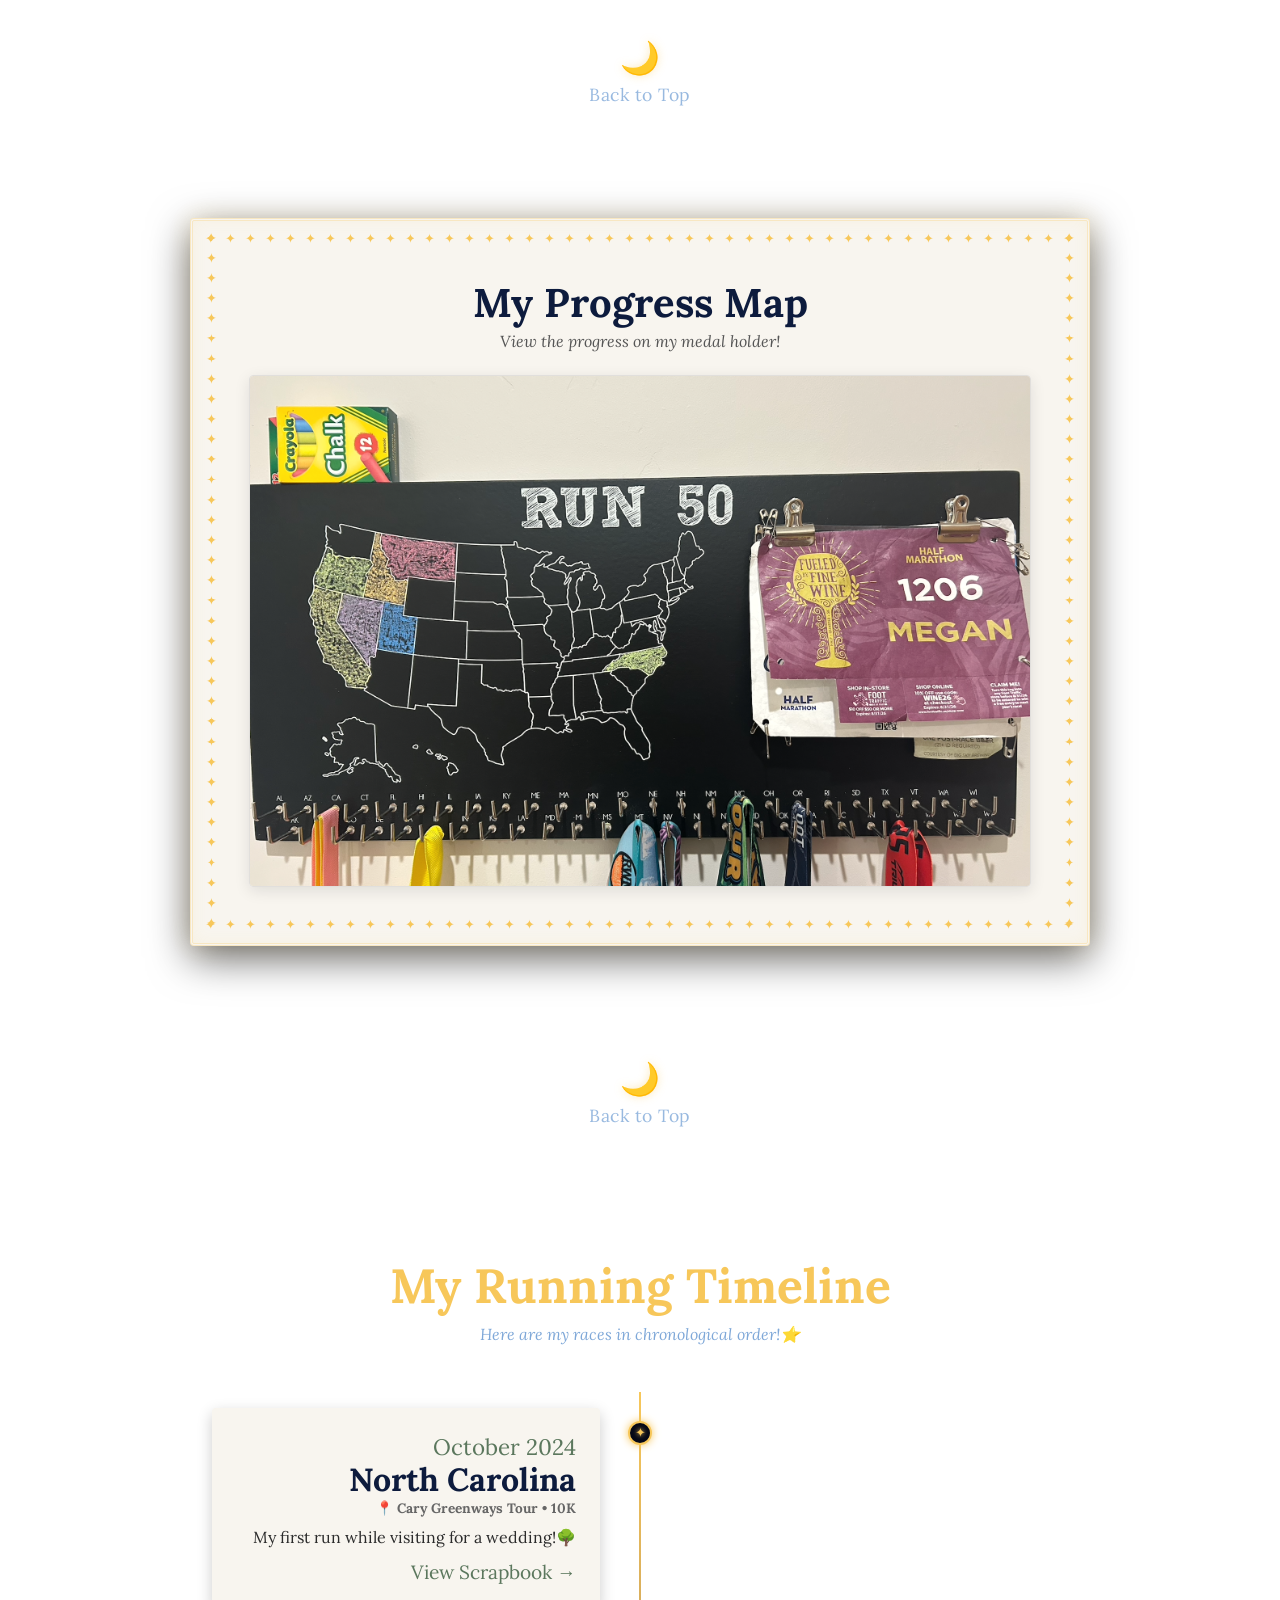
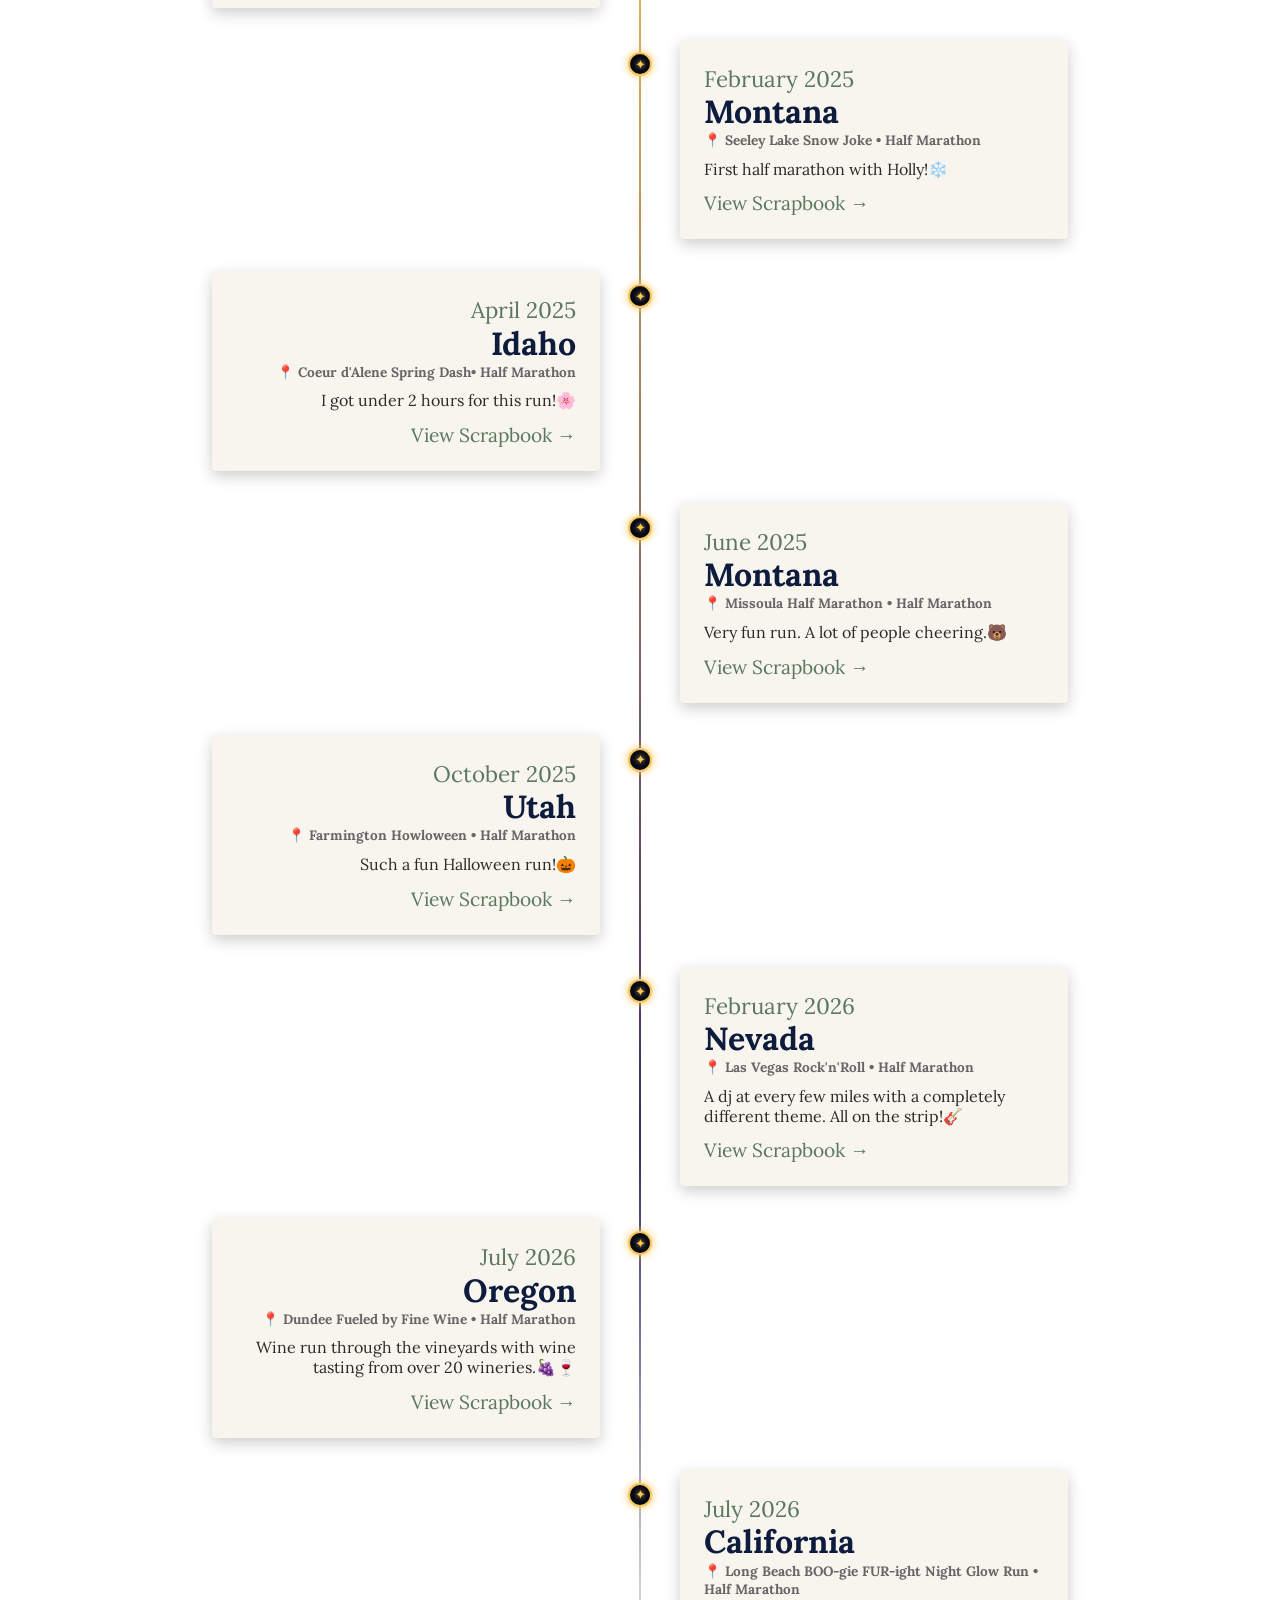
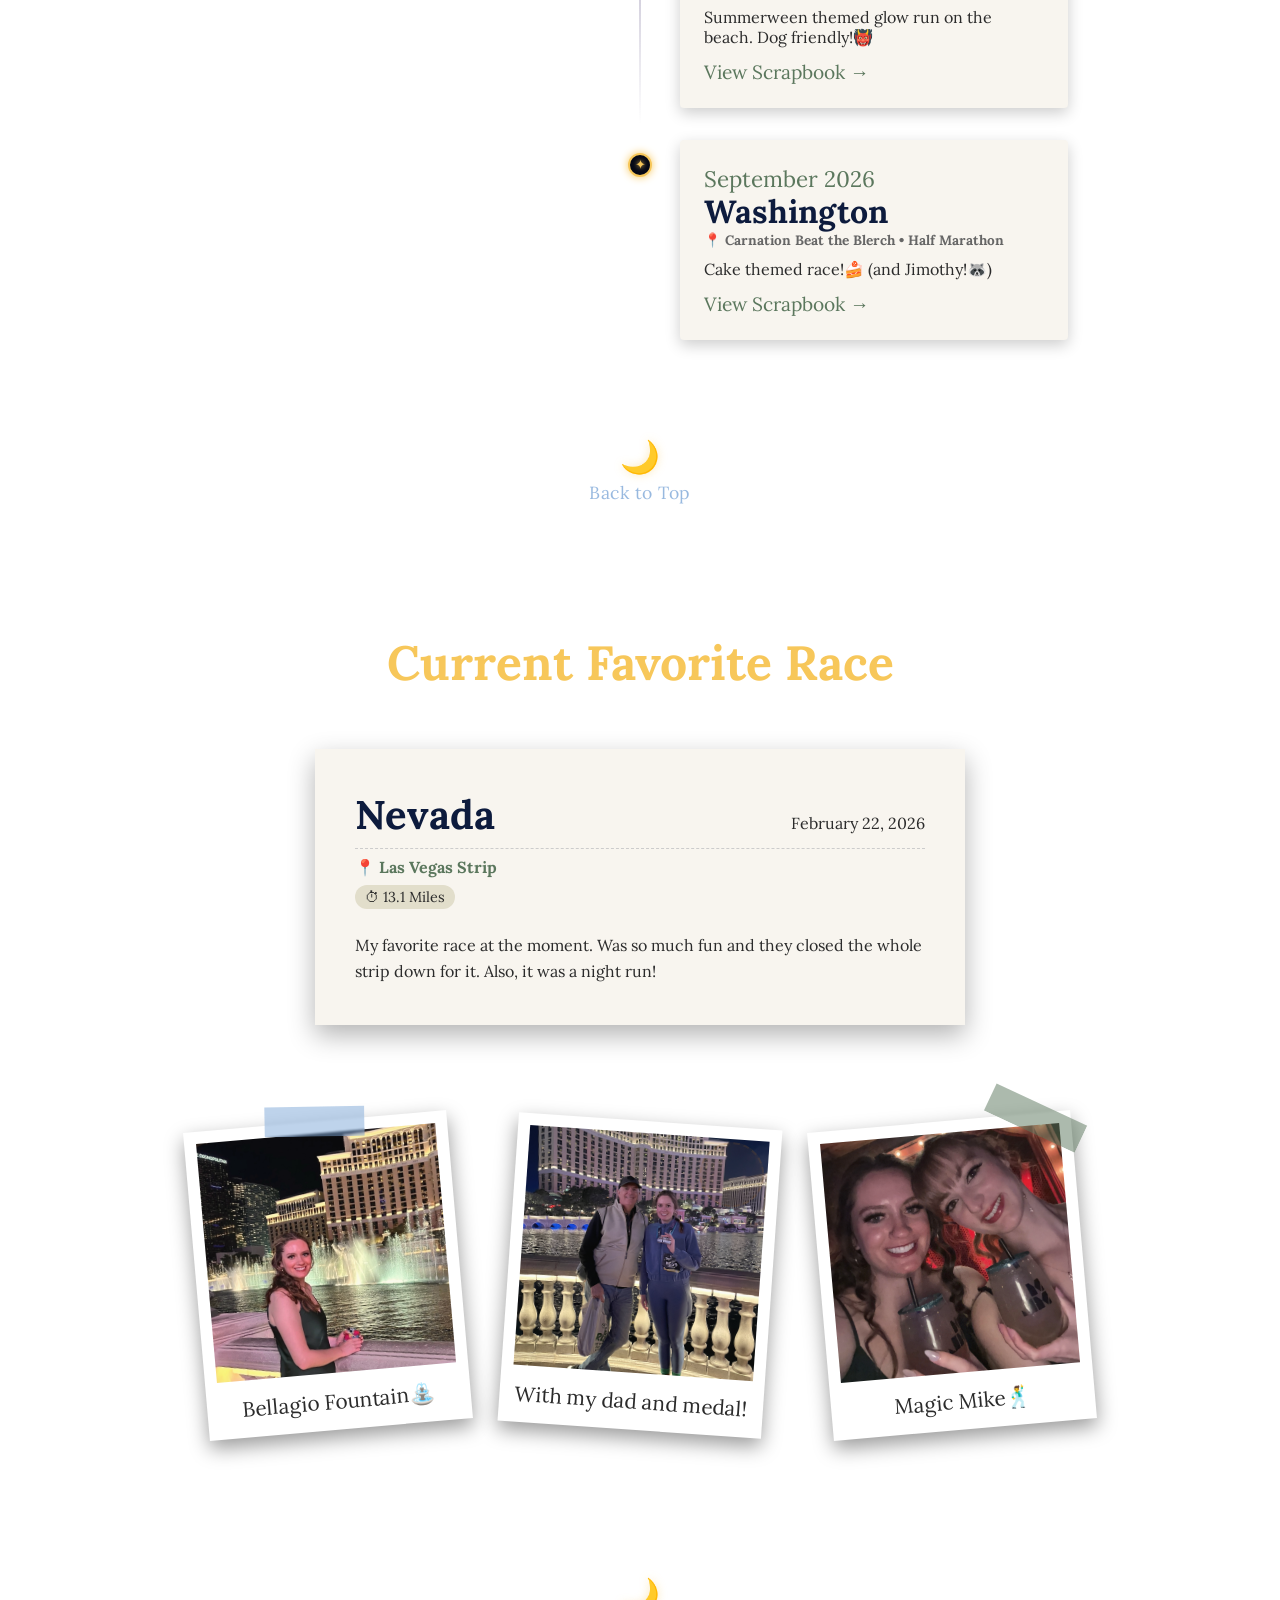
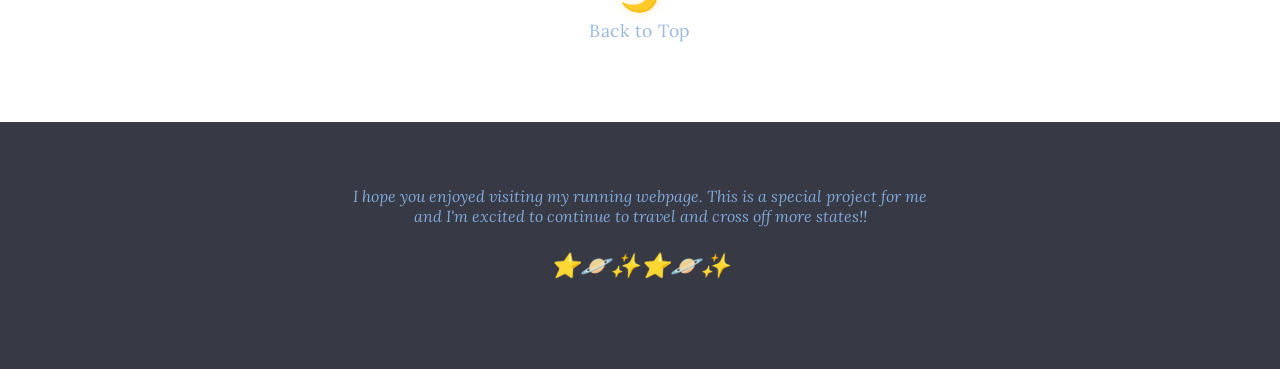
==== commit 1e11be1f: "Update index.html Washington added" ====
--- a/index.html
+++ b/index.html
@@ -3,7 +3,7 @@
 <head>
     <meta charset="UTF-8">
     <meta name="viewport" content="width=device-width, initial-scale=1.0">
-    <title>Running Across the U.S.</title>
+    <title>Running Across the U.S. & Corvid Travels</title>
     <link rel="preconnect" href="https://fonts.googleapis.com">
     <link rel="preconnect" href="https://fonts.gstatic.com" crossorigin>
     <link href="https://fonts.googleapis.com/css2?family=Caveat:wght@400..700&family=Lora:ital,wght@0,400..700;1,400..700&display=swap" rel="stylesheet">
@@ -46,7 +46,7 @@
                 <div class="hero-text">
                     <h1 class="handwritten">Running Across the United States!</h1>
                     <h2 class="serif">My Journey to 50 Runs</h2>
-                    <blockquote class="serif">My goal is to visit every state and run a fun race in each one! I enjoy the themed ones! </blockquote>
+                    <blockquote class="serif">My goal is to visit every state and run a fun race in each one! I enjoy the themed ones! 🪶</blockquote>
                     <a href="#progress-section" class="btn handwritten">Explore My Progress →</a>
                 </div>
             </div>
@@ -68,8 +68,9 @@
                     <a href="states/nevada.html" class="star lit" style="--i:5;"><span class="label handwritten">NV</span>✦</a>
                     <a href="states/oregon.html" class="star lit" style="--i:6;"><span class="label handwritten">OR</span>✦</a>
                     <a href="states/california.html" class="star lit" style="--i:7;"><span class="label handwritten">CA</span>✦</a>
-
-                    <a href="states/arizona.html" class="star dim" style="--i:8;"><span class="label handwritten">AZ</span>✦</a>
+                    <a href="states/washington.html" class="star lit" style="--i:8;"><span class="label handwritten">WA</span>✦</a>
+
+                    
                     <a href="states/arkansas.html" class="star dim" style="--i:9;"><span class="label handwritten">AR</span>✦</a>
                     <a href="states/alaska.html" class="star dim" style="--i:10;"><span class="label handwritten">AK</span>✦</a>
                     <a href="states/connecticut.html" class="star dim" style="--i:11;"><span class="label handwritten">CT</span>✦</a>
@@ -109,8 +110,8 @@
                     <a href="states/texas.html" class="star dim" style="--i:45;"><span class="label handwritten">TX</span>✦</a>
                     <a href="states/vermont.html" class="star dim" style="--i:46;"><span class="label handwritten">VT</span>✦</a>
                     <a href="states/virginia.html" class="star dim" style="--i:47;"><span class="label handwritten">VA</span>✦</a>
-                    <a href="states/washington.html" class="star dim" style="--i:48;"><span class="label handwritten">WA</span>✦</a>
                     <a href="states/west-virginia.html" class="star dim" style="--i:49;"><span class="label handwritten">WV</span>✦</a>
+                    <a href="states/arizona.html" class="star dim" style="--i:48;"><span class="label handwritten">AZ</span>✦</a>
                     <a href="states/wisconsin.html" class="star dim" style="--i:50;"><span class="label handwritten">WI</span>✦</a>
                 </div>
             </div>
@@ -237,6 +238,17 @@
                     </div>
                 </div>
             </div>
+            <div class="timeline-item right">
+                    <div class="timeline-dot">✦</div>
+                    <div class="timeline-content">
+                        <span class="timeline-date handwritten">September 2026</span>
+                        <h3 class="handwritten">Washington</h3>
+                        <p class="timeline-details serif">📍 Carnation Beat the Blerch • Half Marathon</p>
+                        <p class="serif">Cake themed race!🍰 (and Jimothy!🦝) </p>
+                        <a href="states/washington.html" class="handwritten timeline-link">View Scrapbook →</a>
+                    </div>
+                </div>
+            </div>
 
             <div class="mountain-divider" style="margin-top: 5rem;">
                 <span class="divider-line"></span>
@@ -298,7 +310,7 @@
 
     <footer>
         <p class="serif">I hope you enjoyed visiting my running webpage. This is a special project for me and I'm excited to continue to travel and cross off more states!!</p>
-        <p class="handwritten" style="font-size: 1.5rem; color: var(--gold);">⭐️🪐✨⭐️🪐✨⭐️🪐✨</p>
+        <p class="handwritten" style="font-size: 1.5rem; color: var(--gold);">⭐️🪐✨⭐️🪐✨</p>
     </footer>
 
 <script>
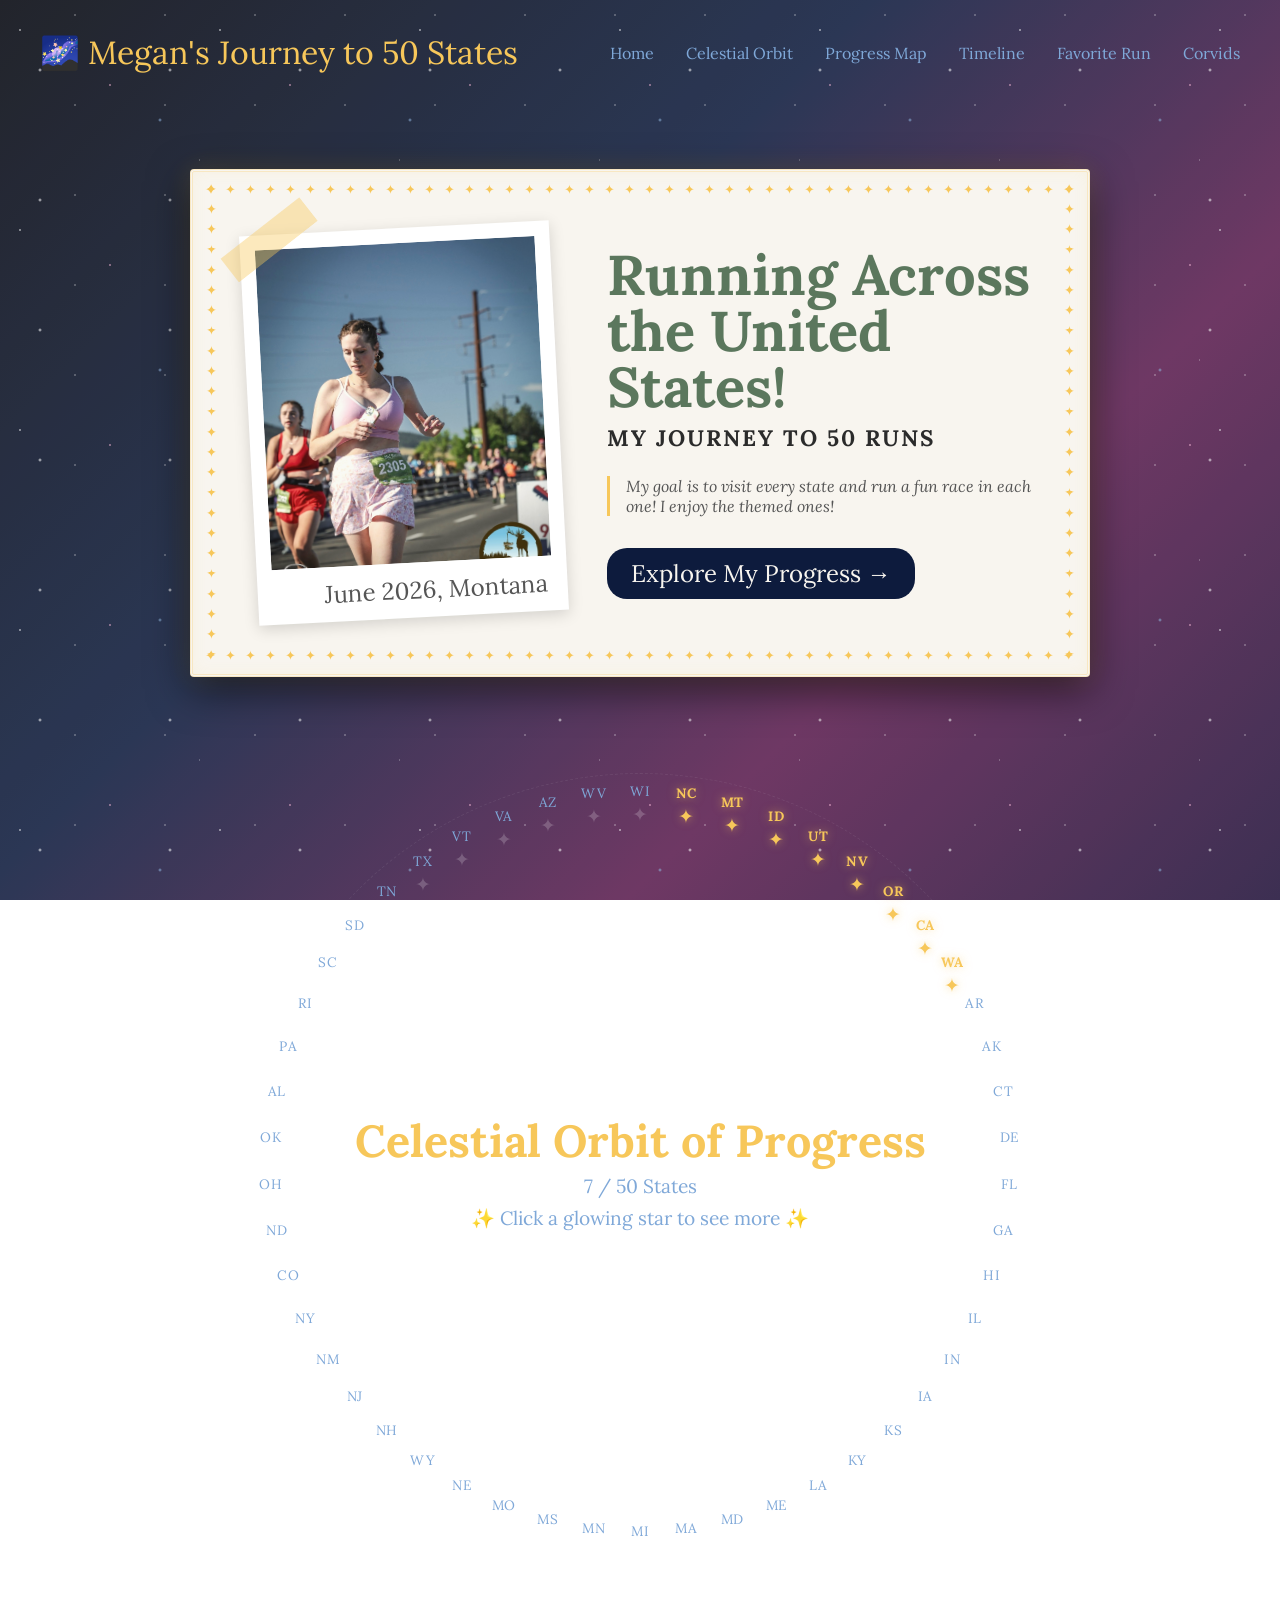
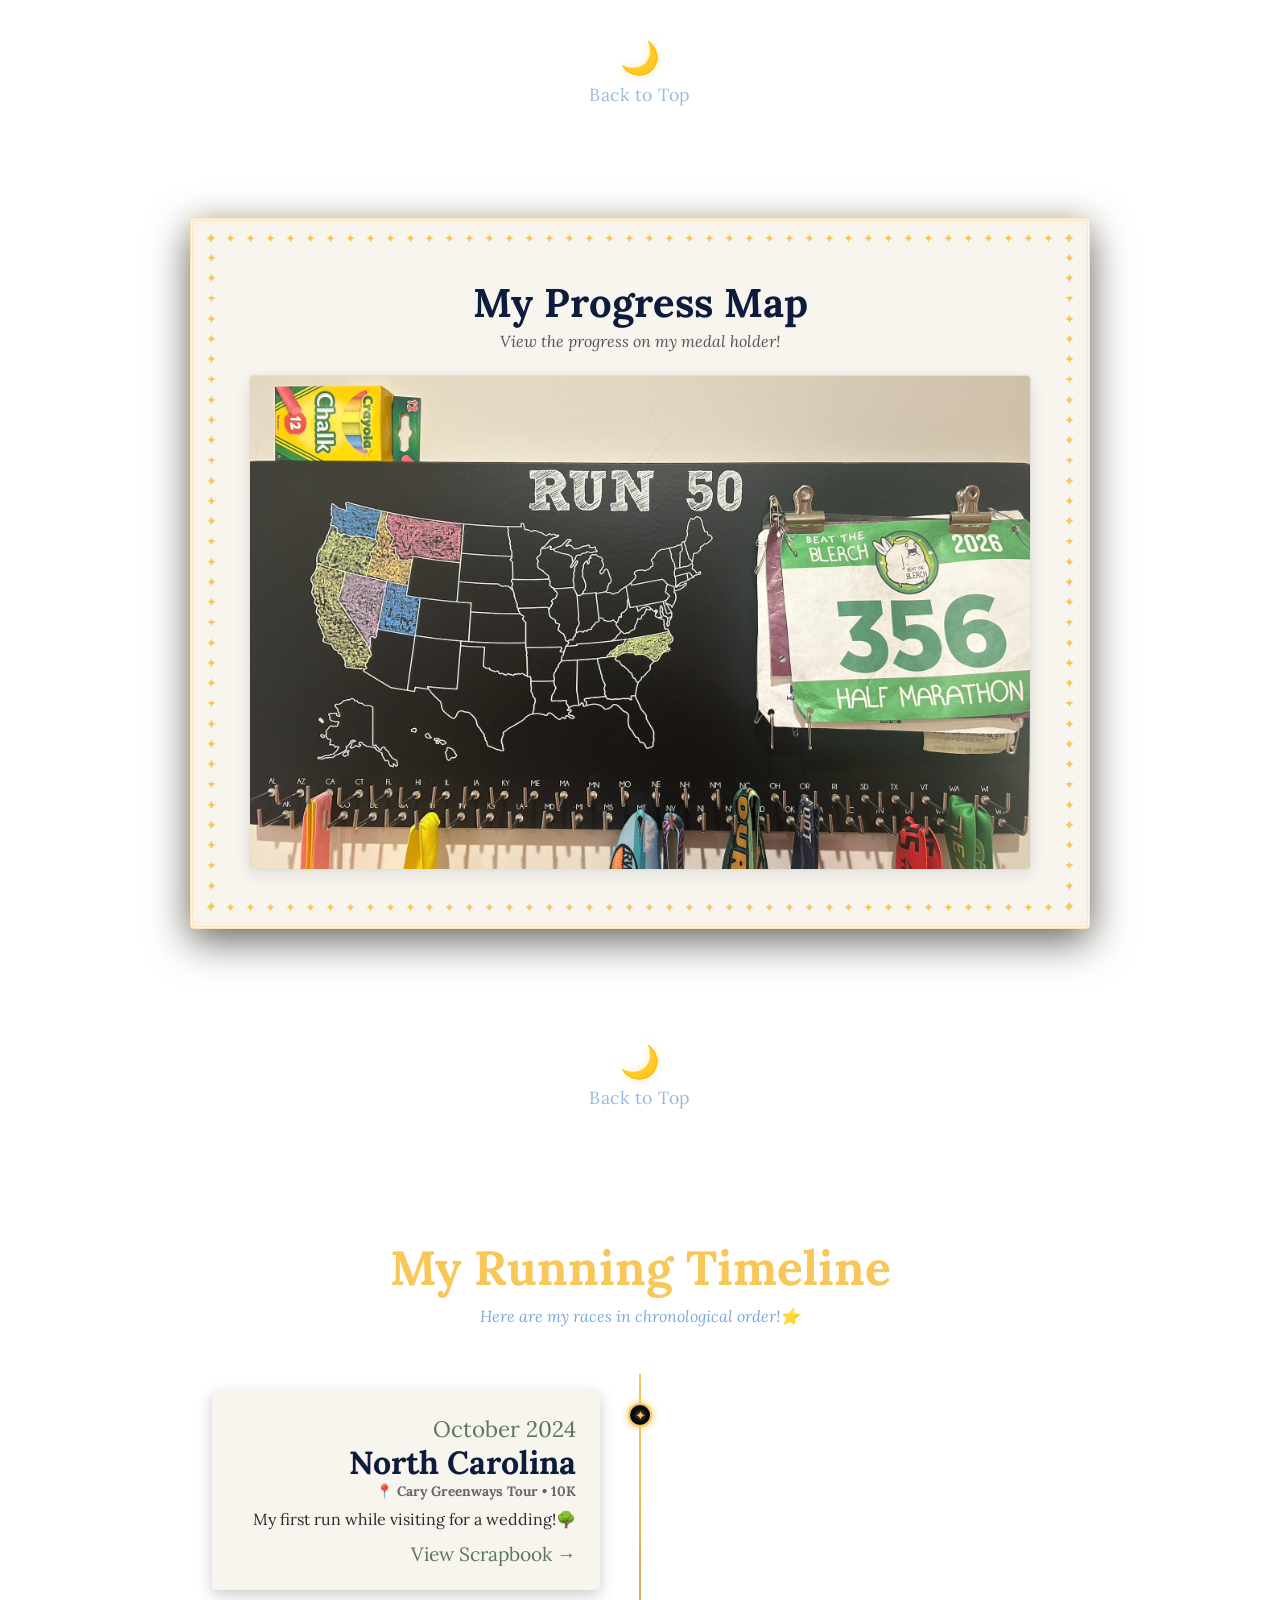
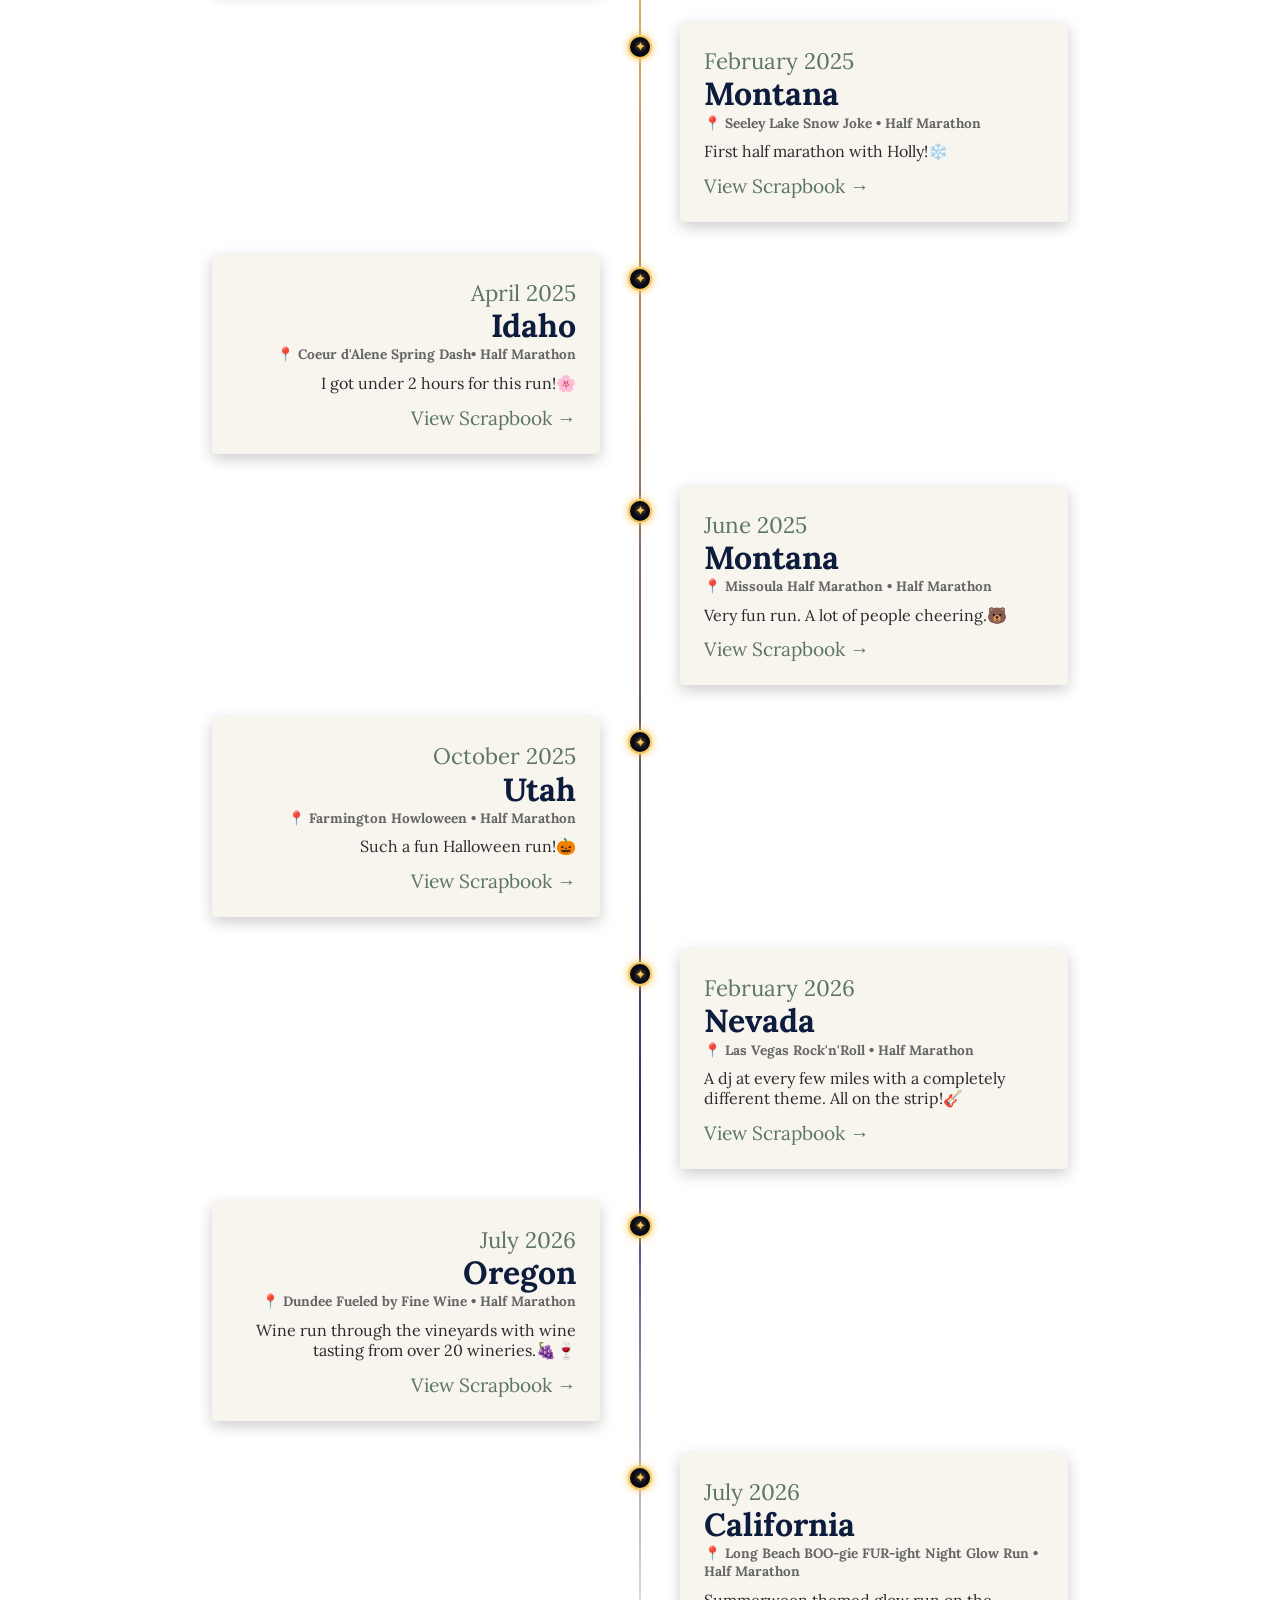
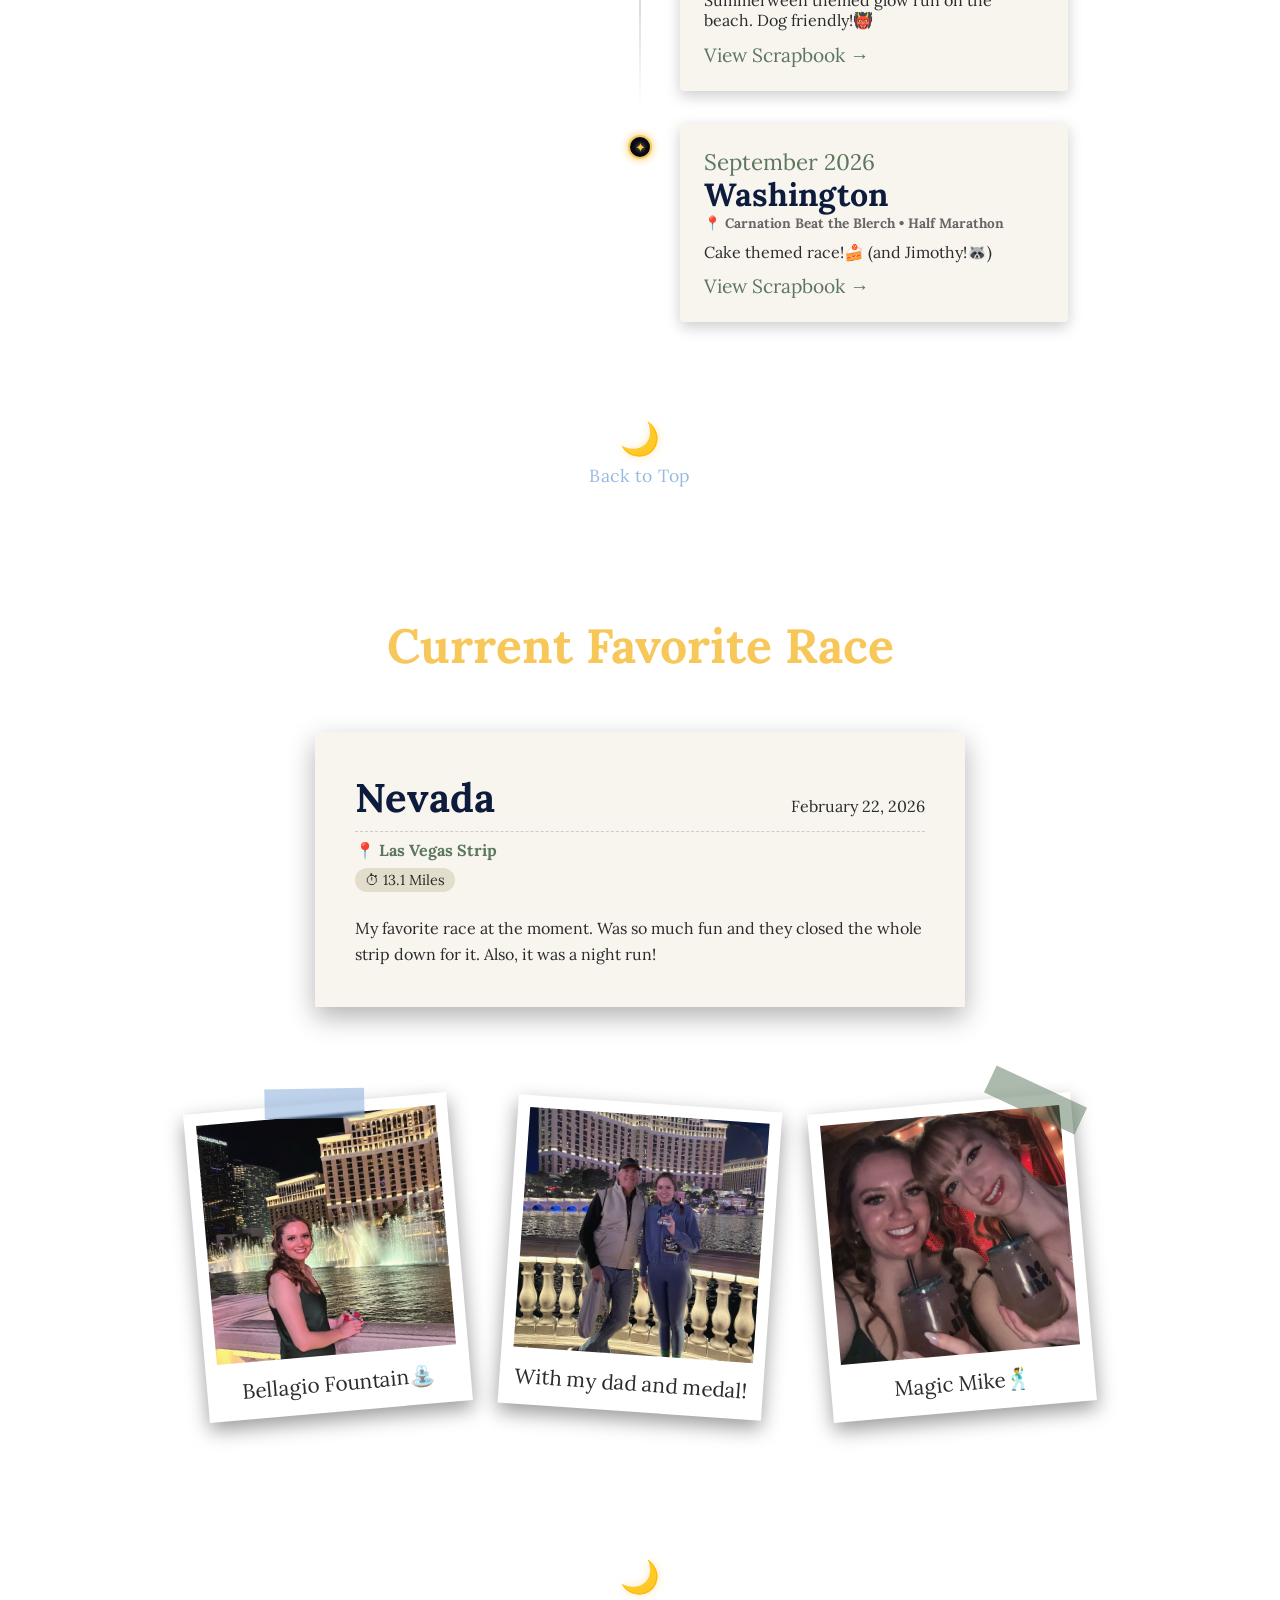
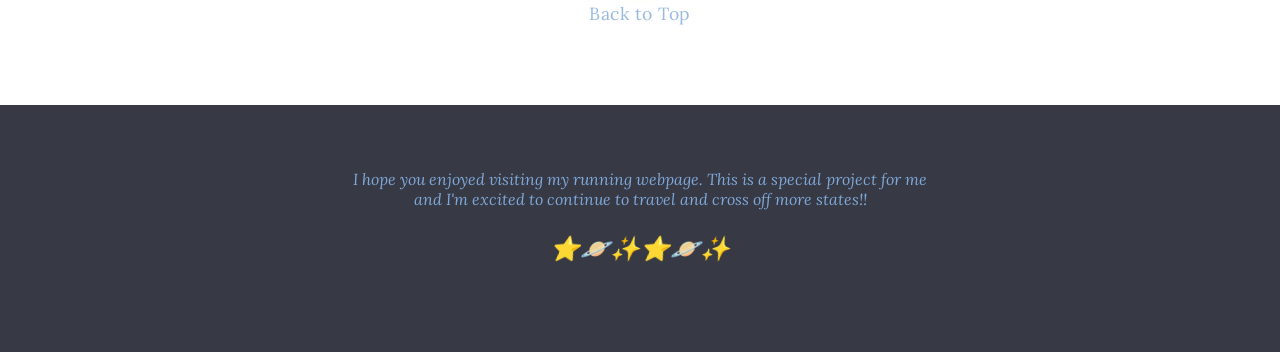
==== commit f54f3bee: "Update index.html" ====
--- a/index.html
+++ b/index.html
@@ -46,7 +46,7 @@
                 <div class="hero-text">
                     <h1 class="handwritten">Running Across the United States!</h1>
                     <h2 class="serif">My Journey to 50 Runs</h2>
-                    <blockquote class="serif">My goal is to visit every state and run a fun race in each one! I enjoy the themed ones! 🪶</blockquote>
+                    <blockquote class="serif">My goal is to visit every state and run a fun race in each one! I enjoy the themed ones! </blockquote>
                     <a href="#progress-section" class="btn handwritten">Explore My Progress →</a>
                 </div>
             </div>
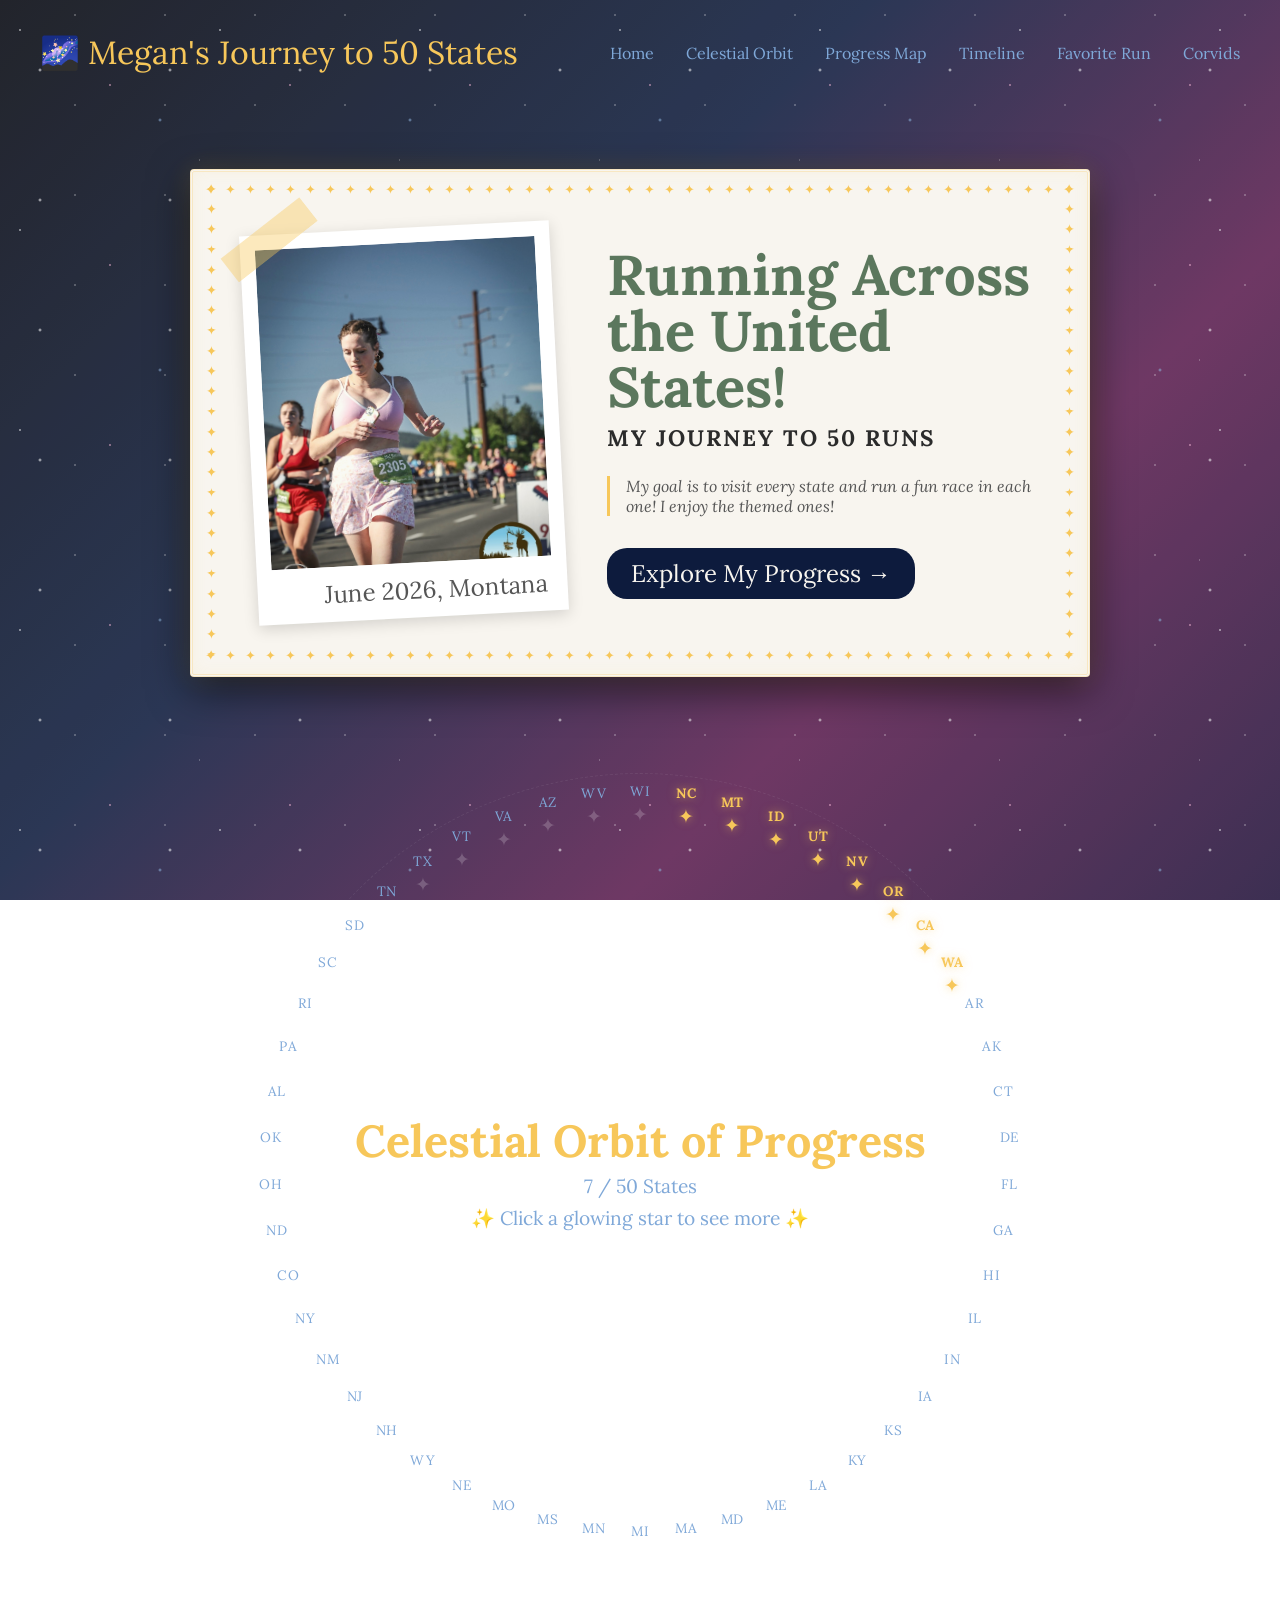
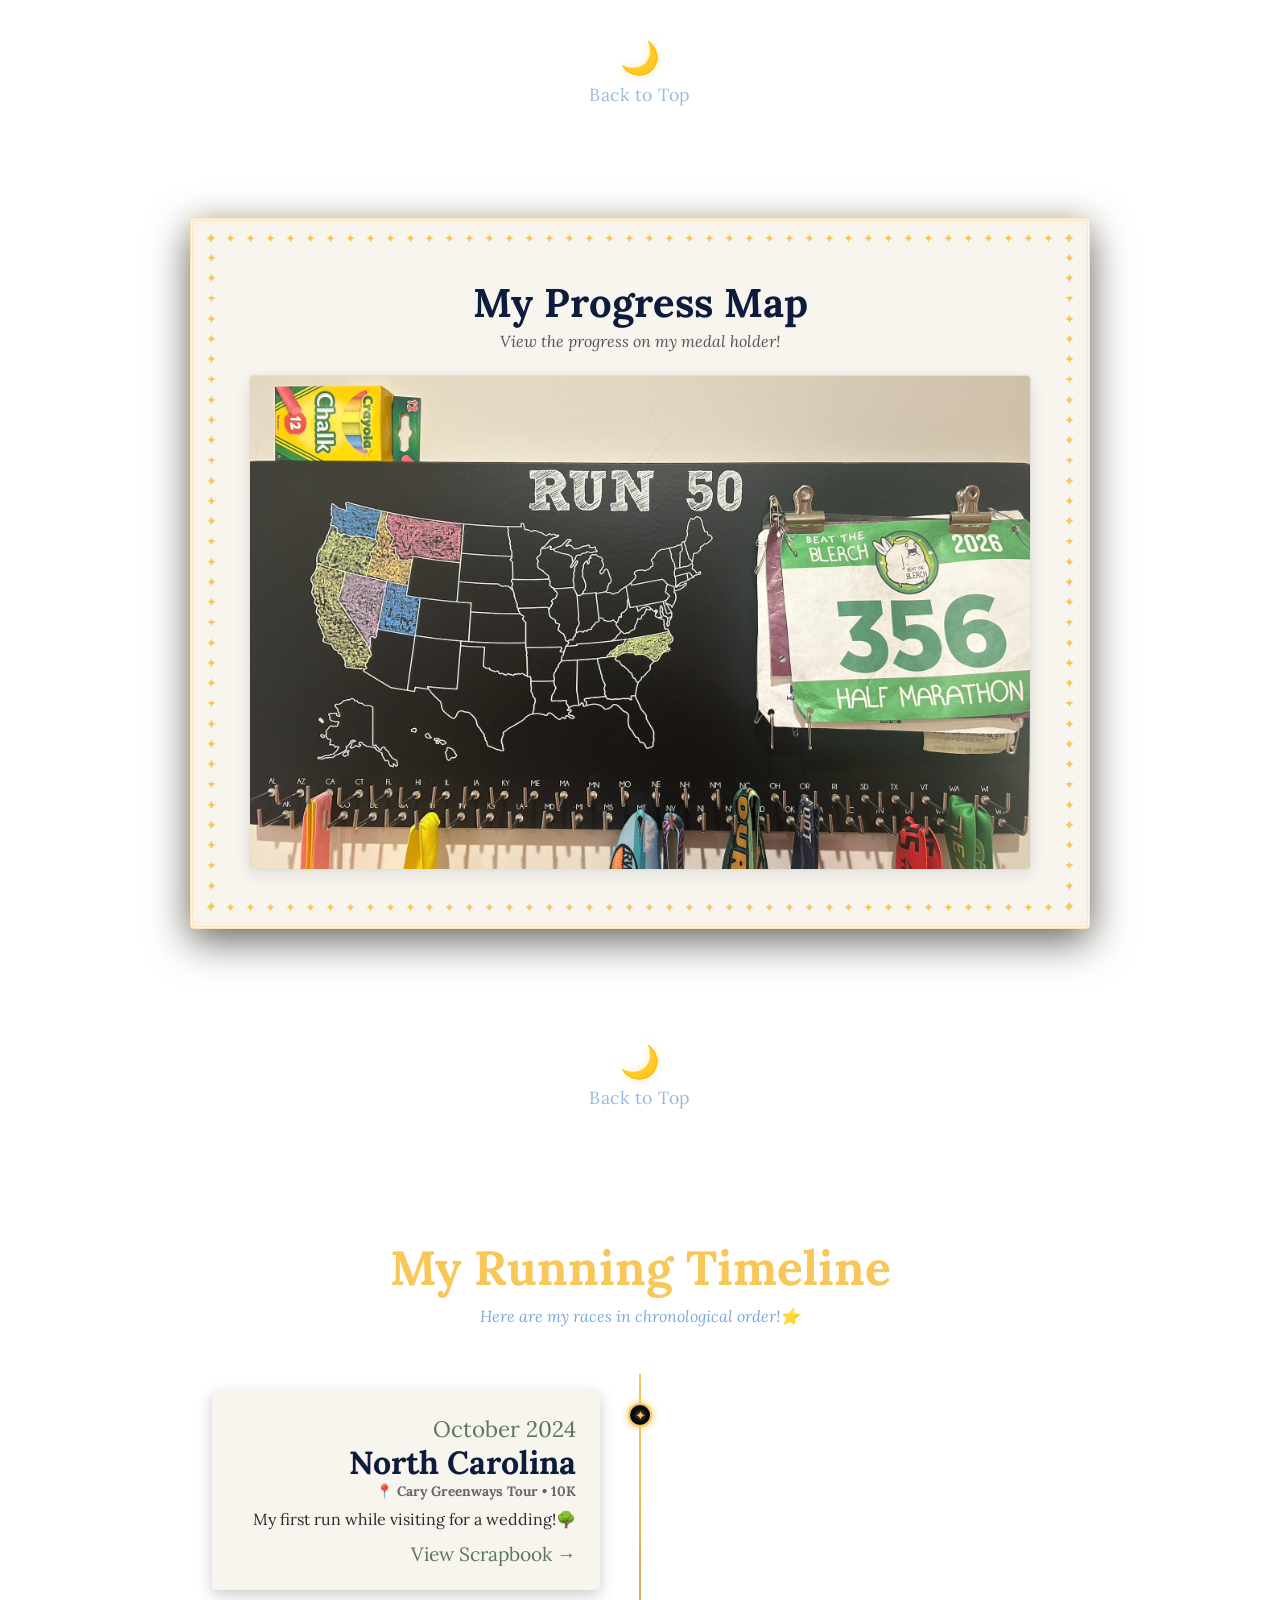
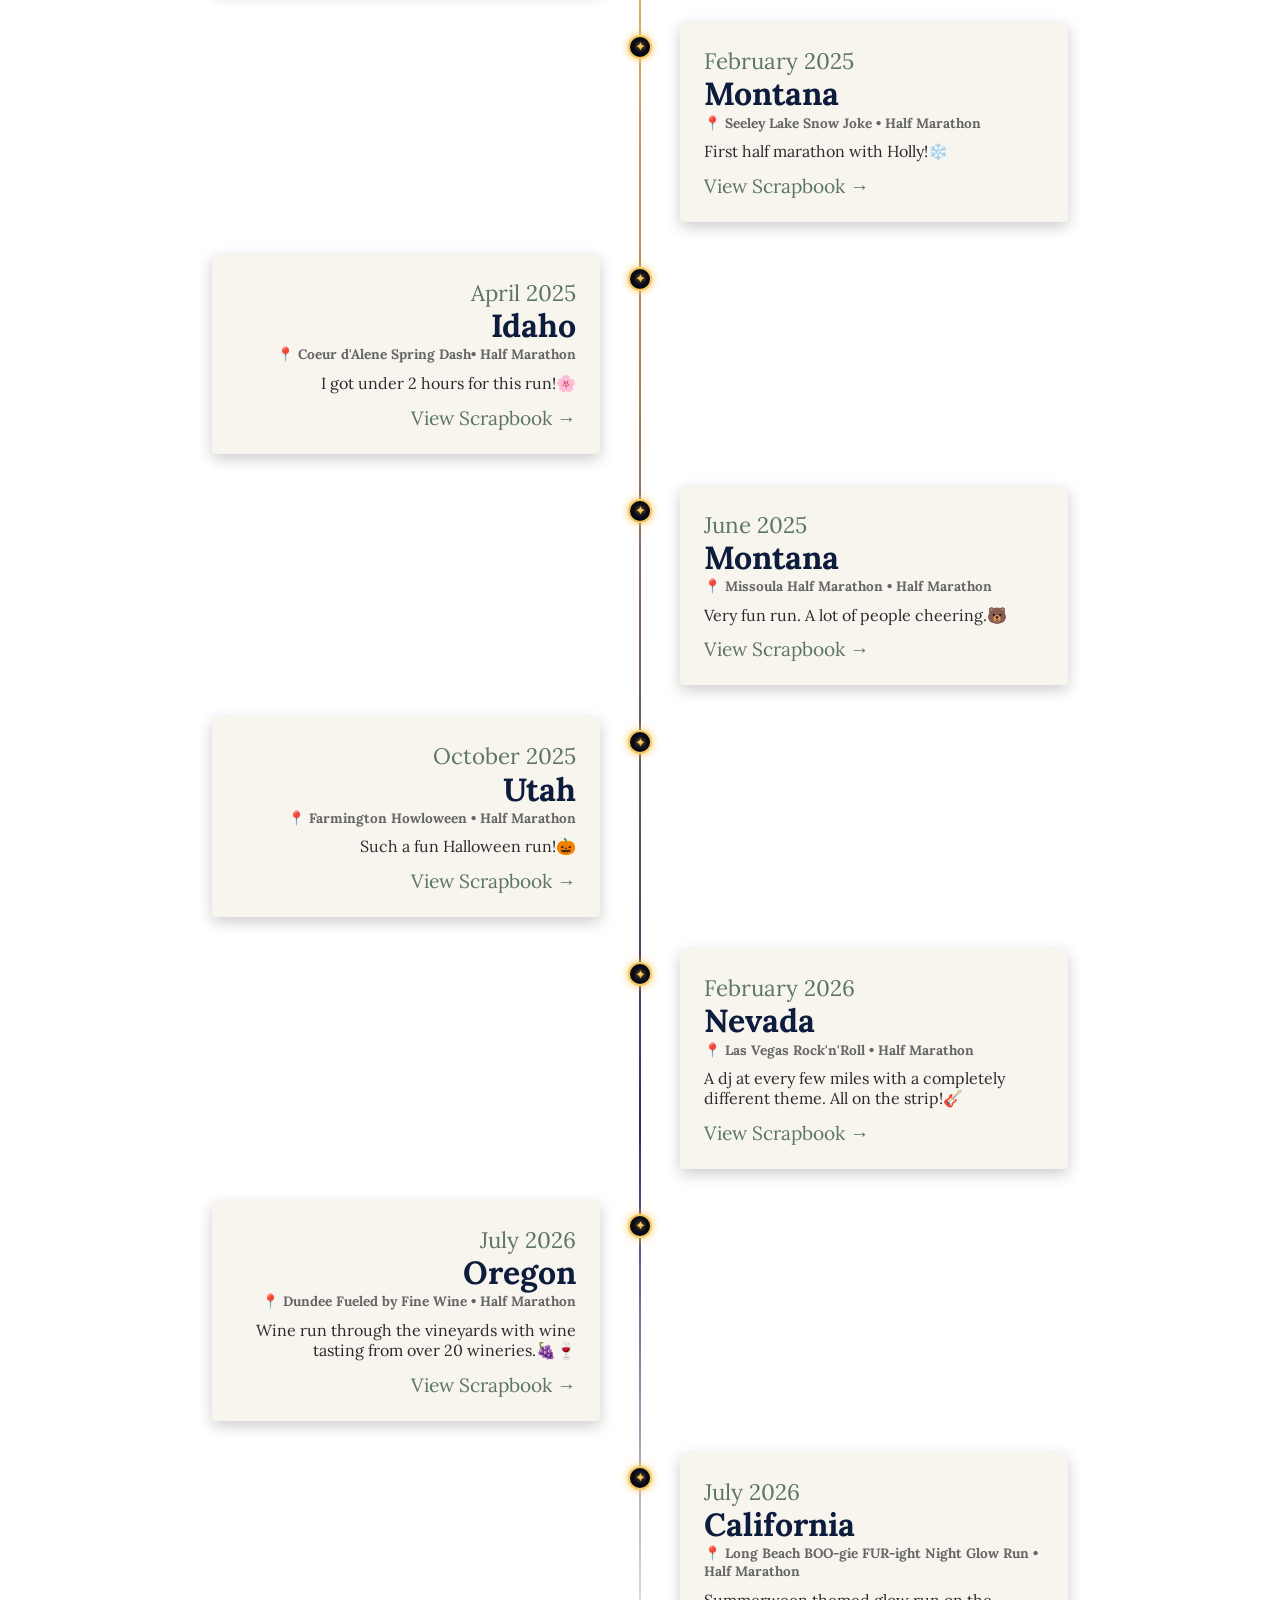
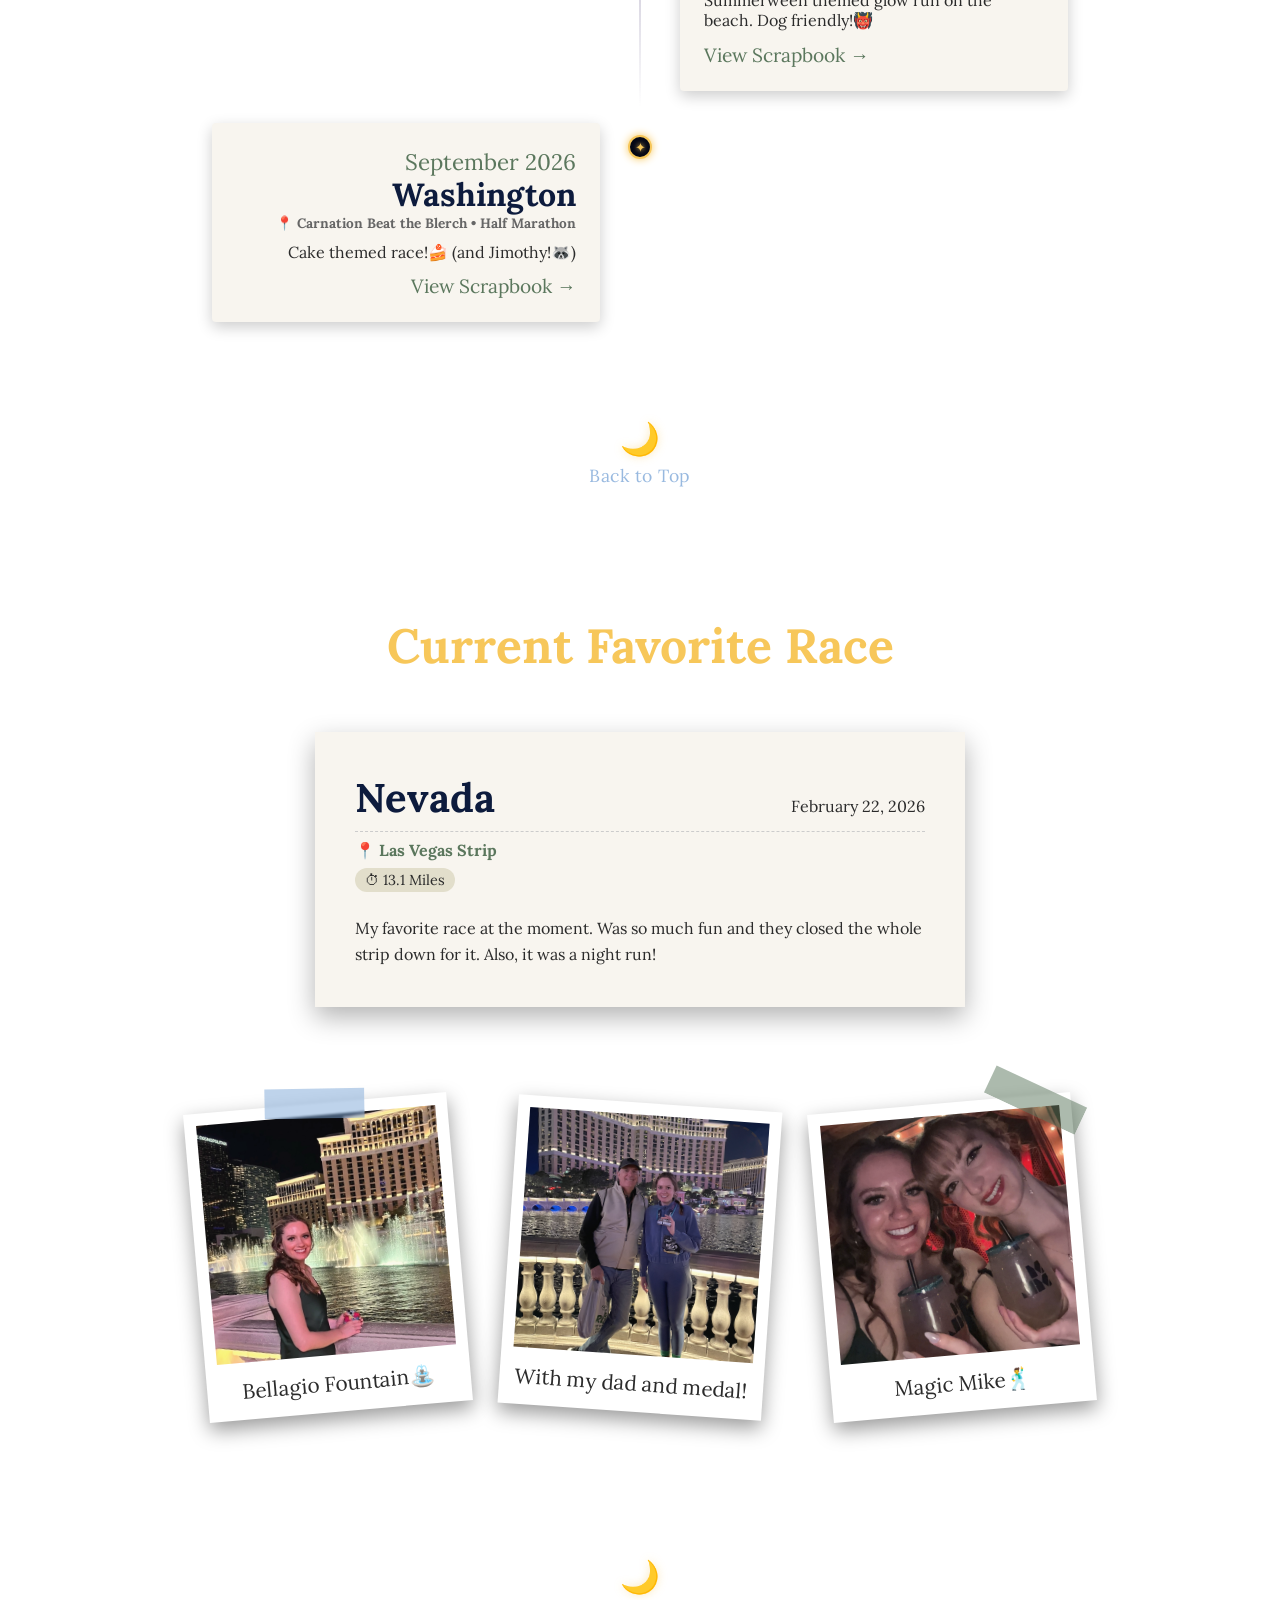
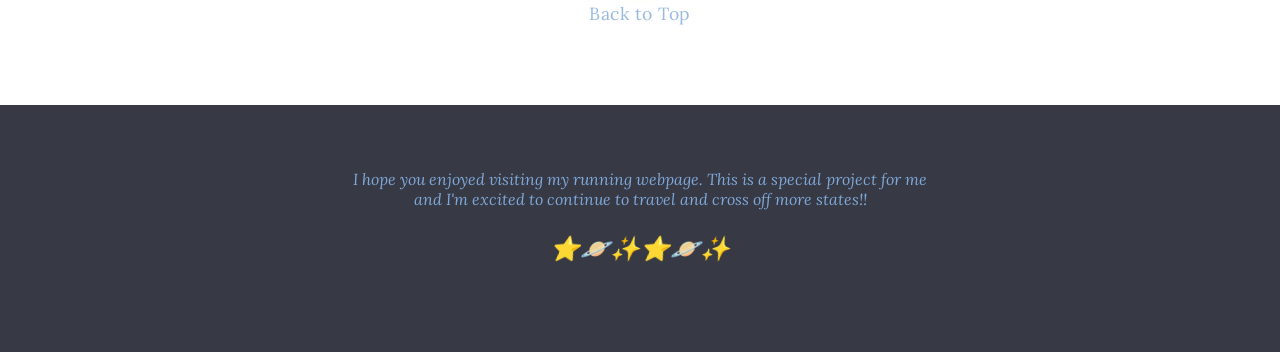
==== commit 3749fefa: "Update index.html" ====
--- a/index.html
+++ b/index.html
@@ -238,7 +238,7 @@
                     </div>
                 </div>
             </div>
-            <div class="timeline-item right">
+            <div class="timeline-item left">
                     <div class="timeline-dot">✦</div>
                     <div class="timeline-content">
                         <span class="timeline-date handwritten">September 2026</span>
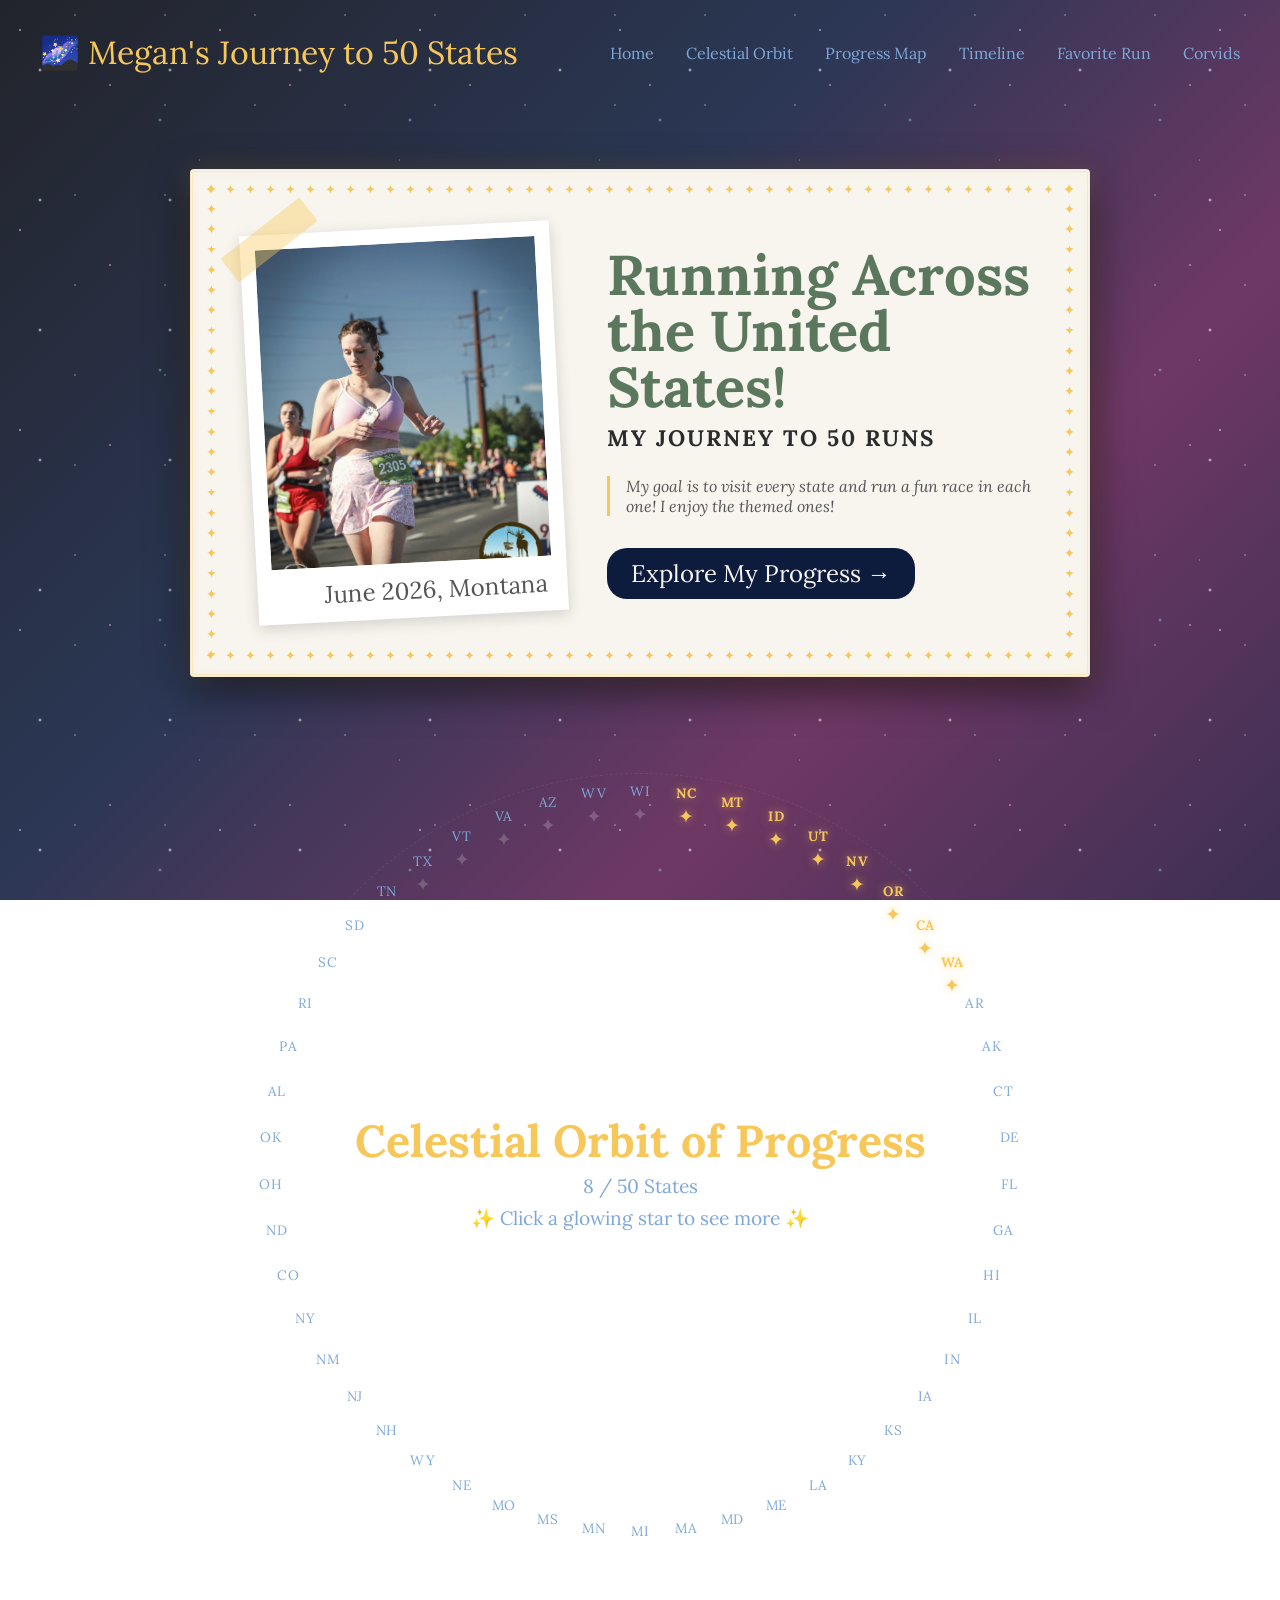
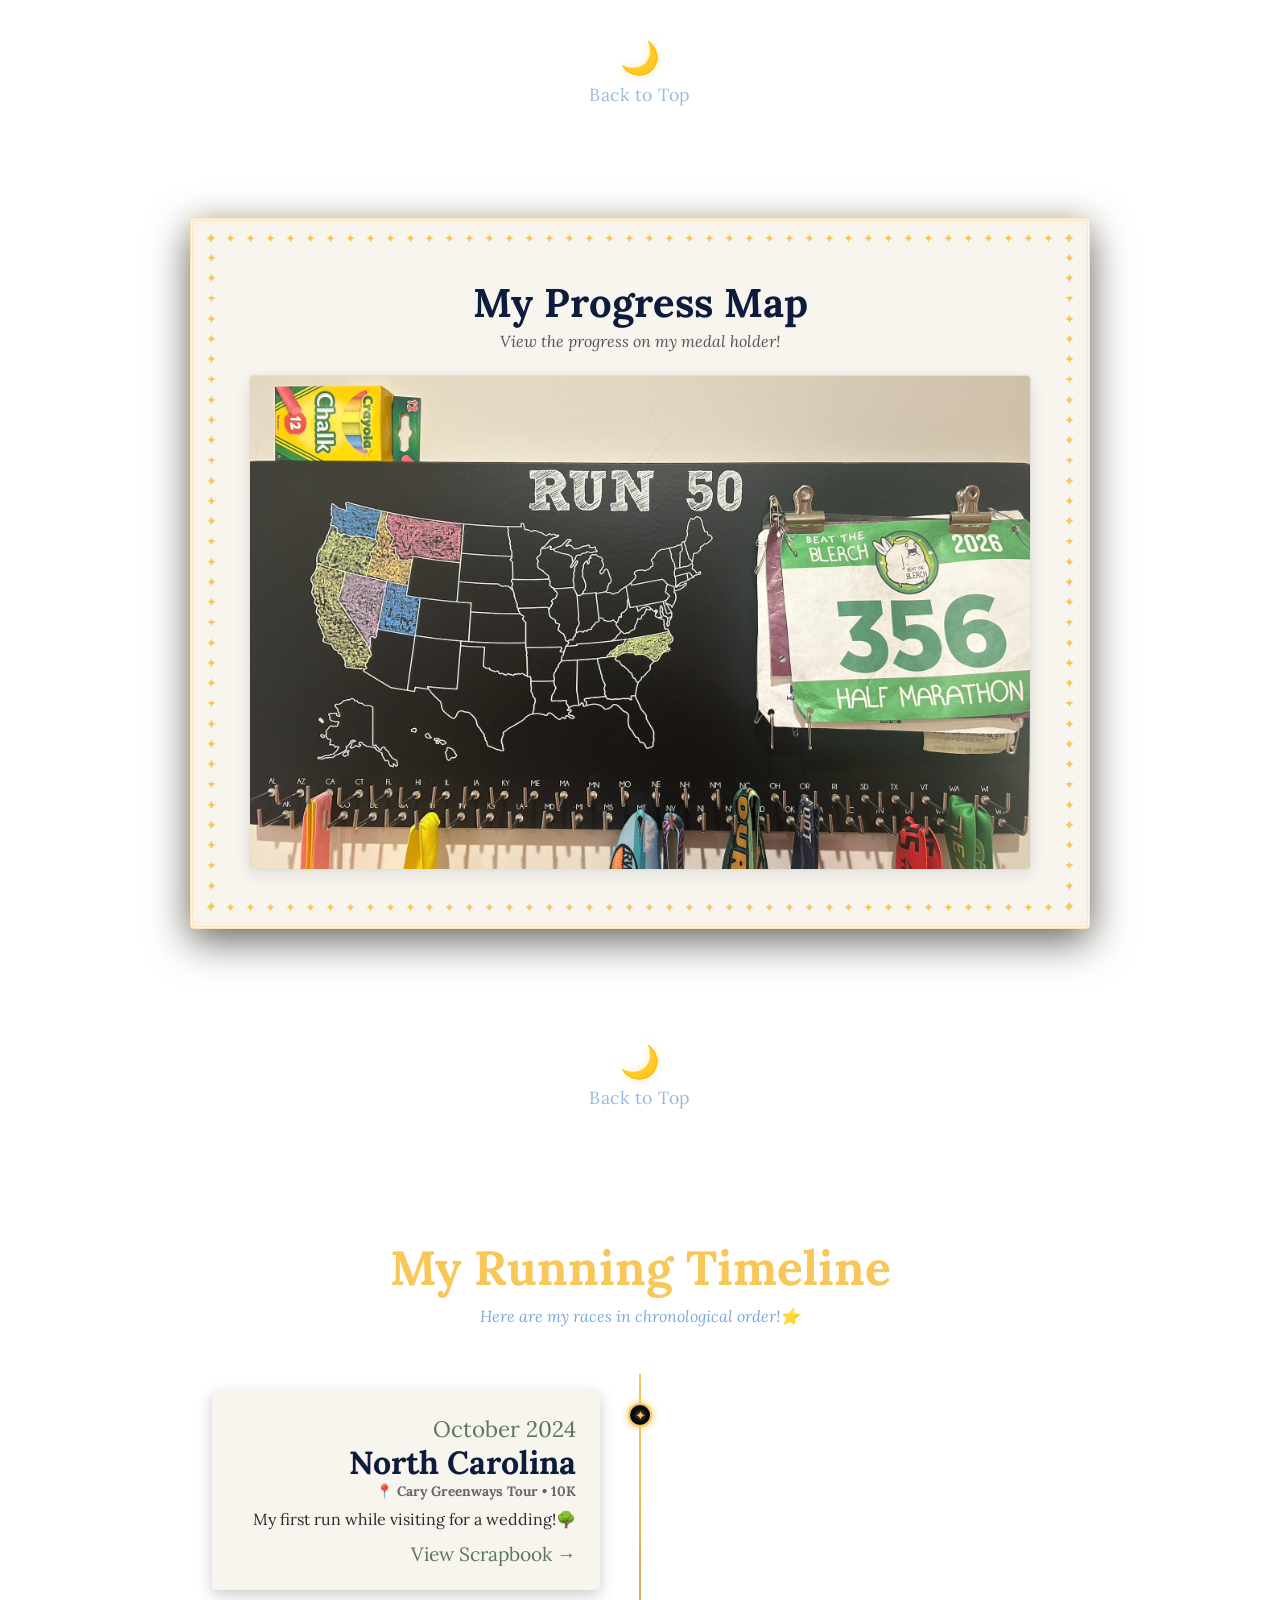
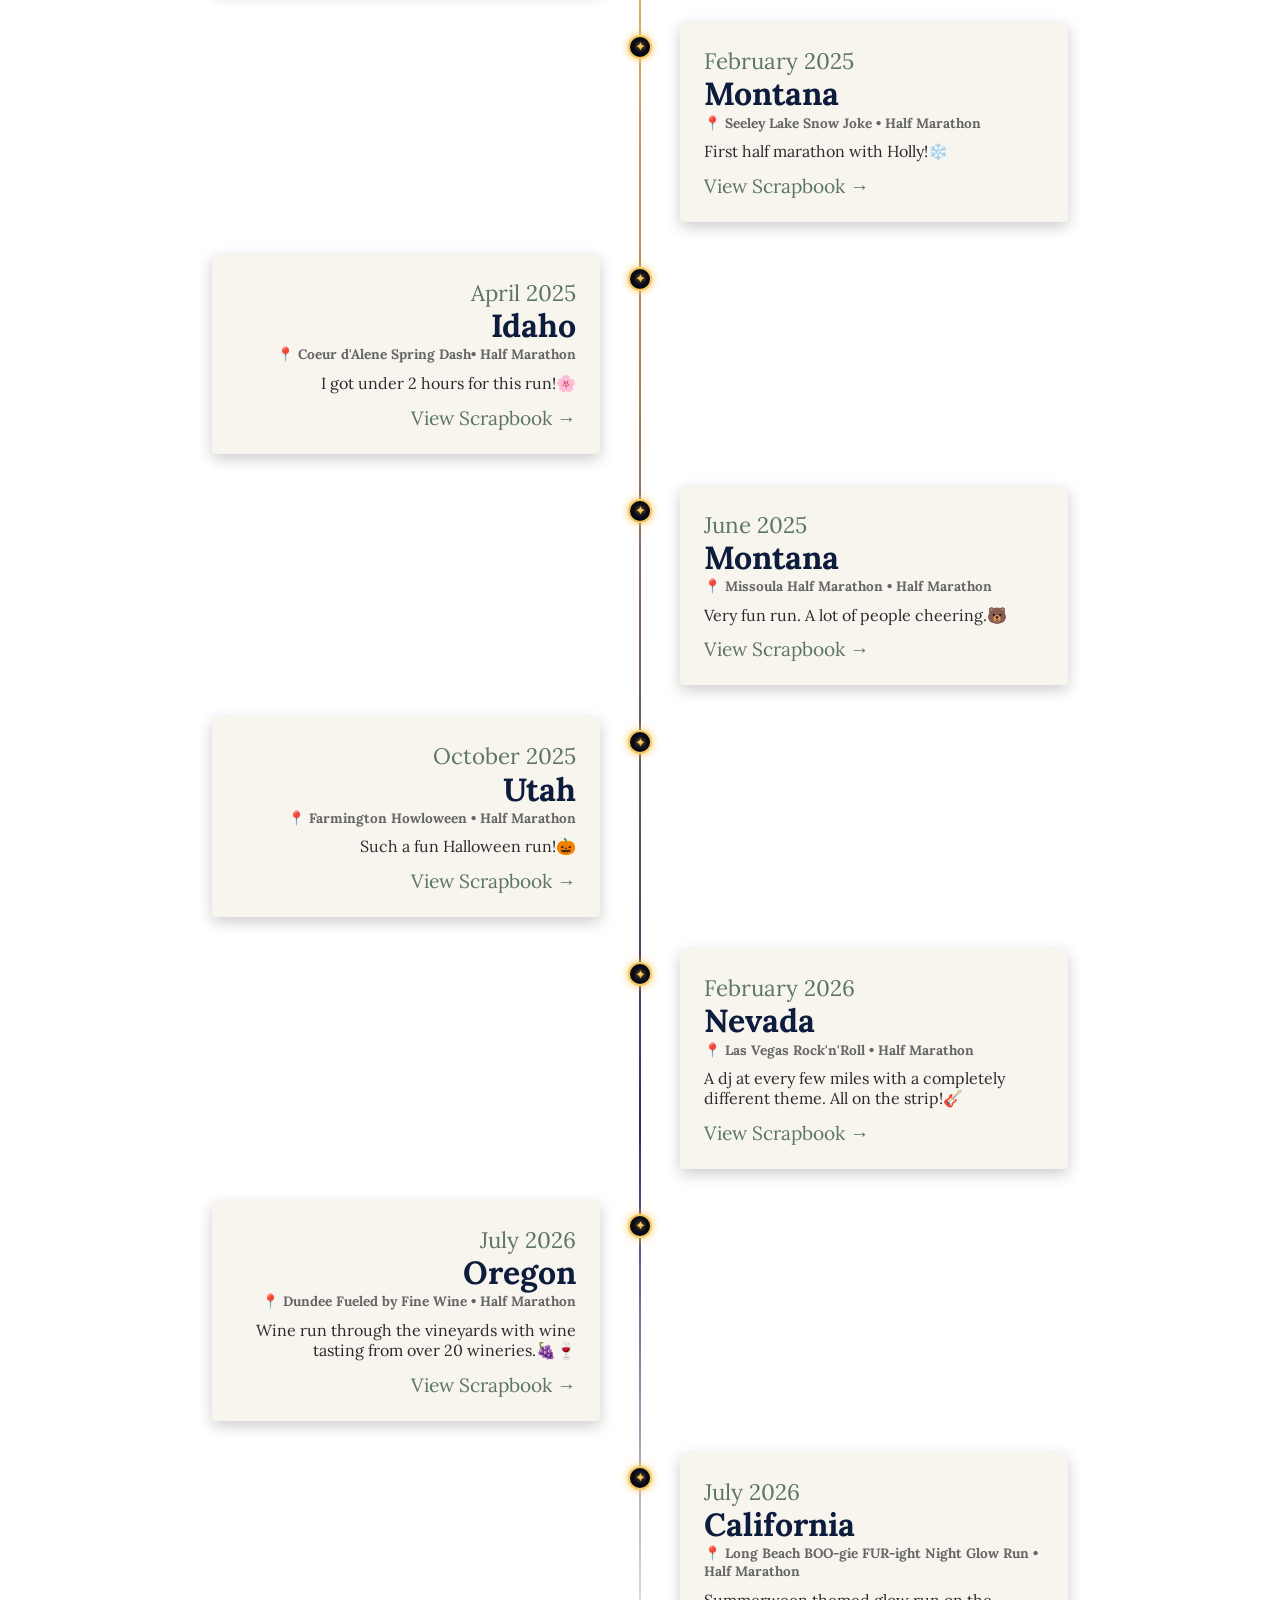
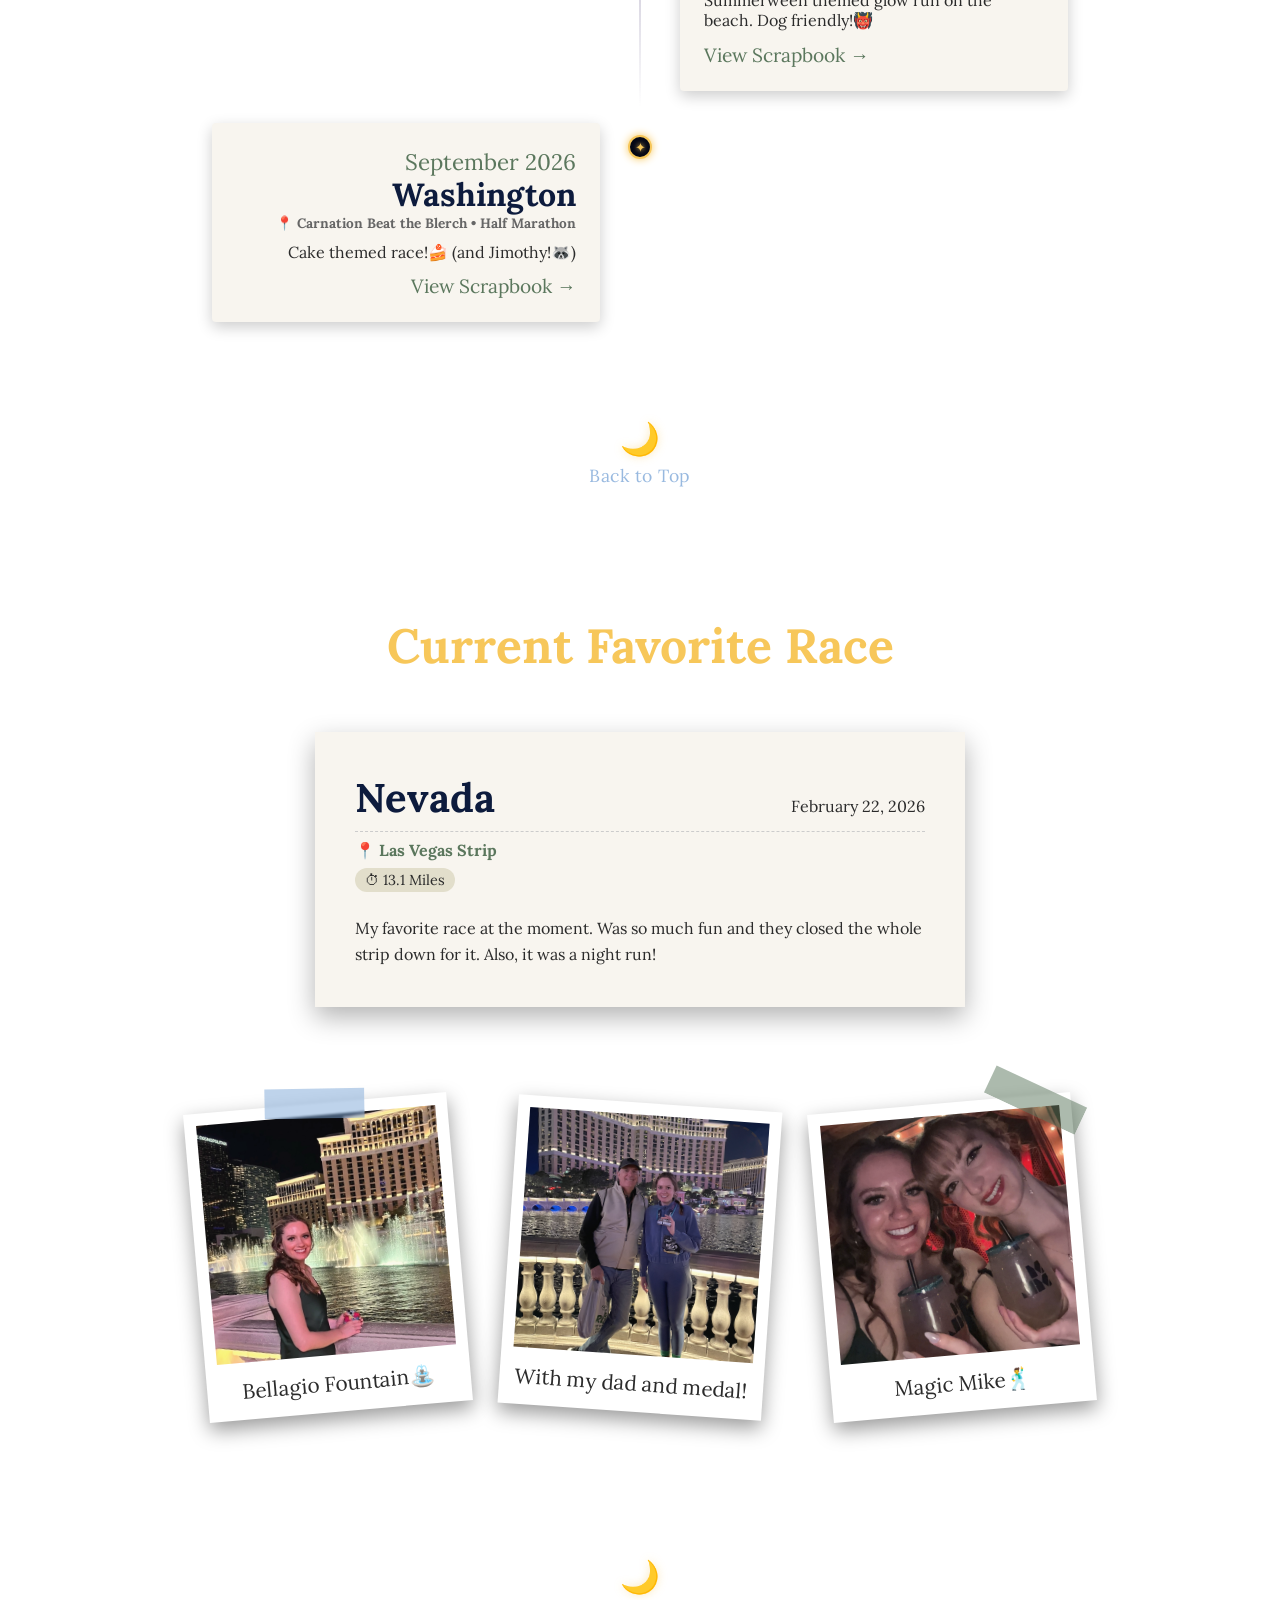
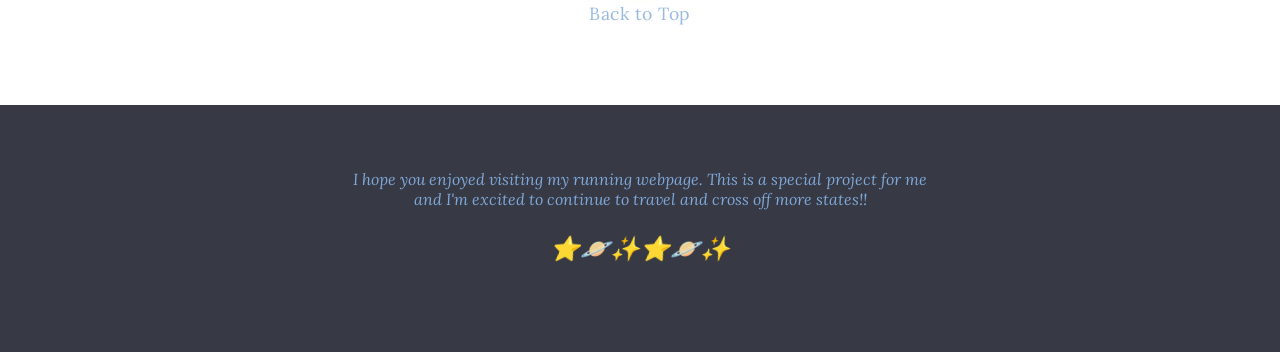
==== commit 74183709: "Update index.html" ====
--- a/index.html
+++ b/index.html
@@ -56,7 +56,7 @@
             <div class="orbit-wrapper">
                 <div class="progress-center-text">
                     <h2 class="handwritten">Celestial Orbit of Progress</h2>
-                    <p class="serif">7 / 50 States</p>
+                    <p class="serif">8 / 50 States</p>
                     <p class="handwritten interaction-hint">✨ Click a glowing star to see more ✨</p>
                 </div>
 
